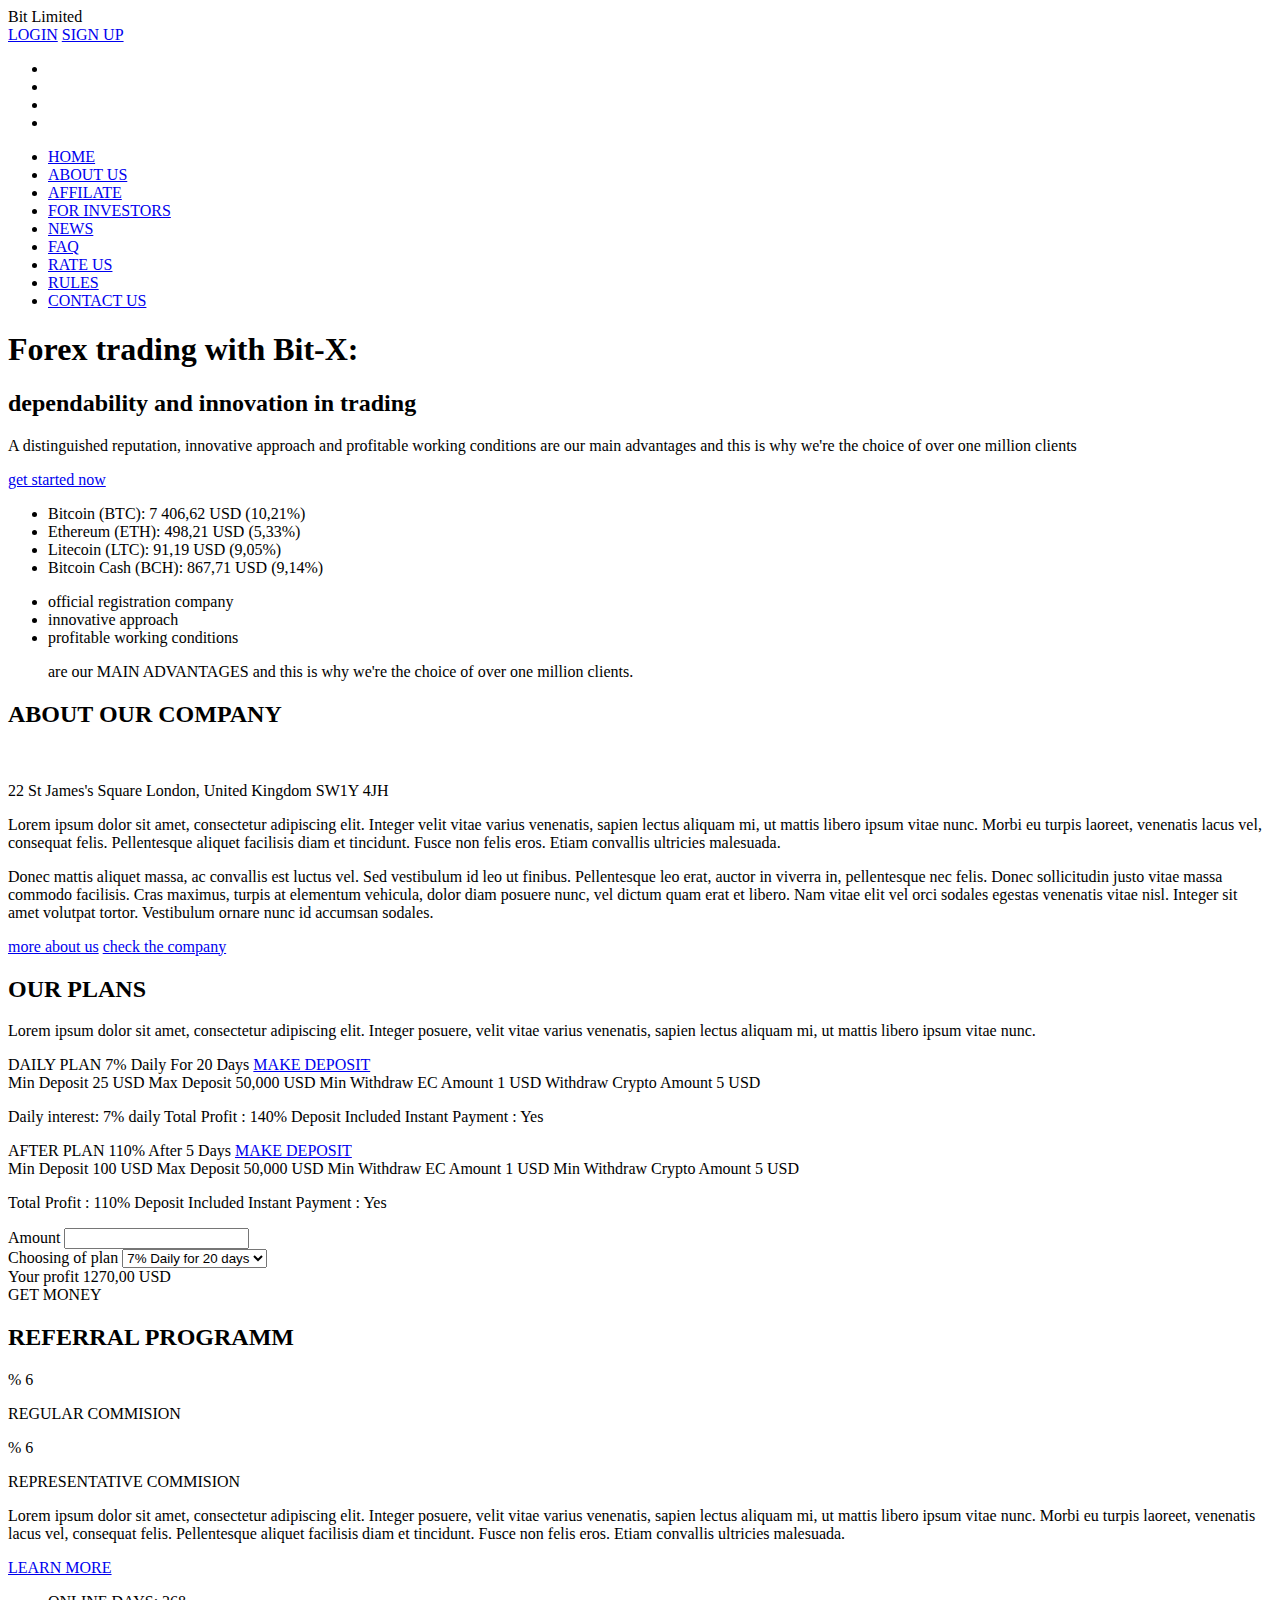
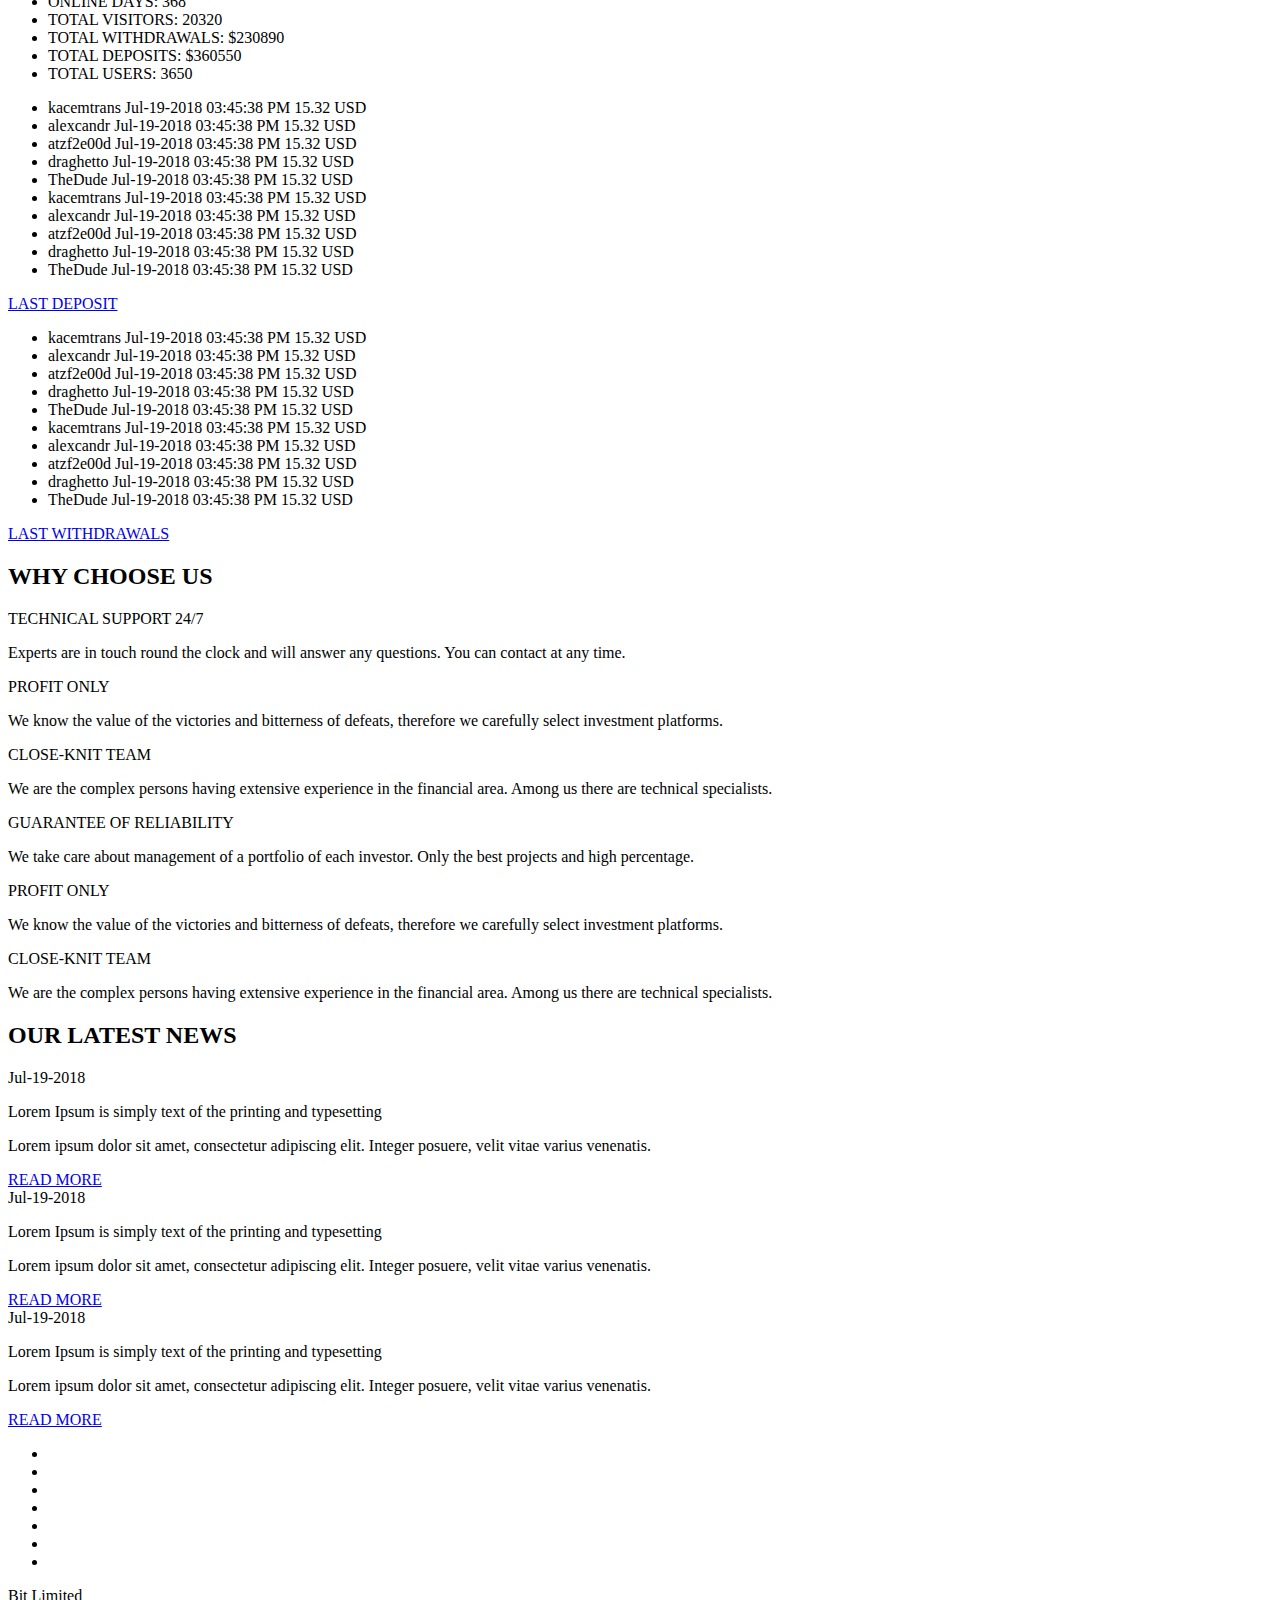
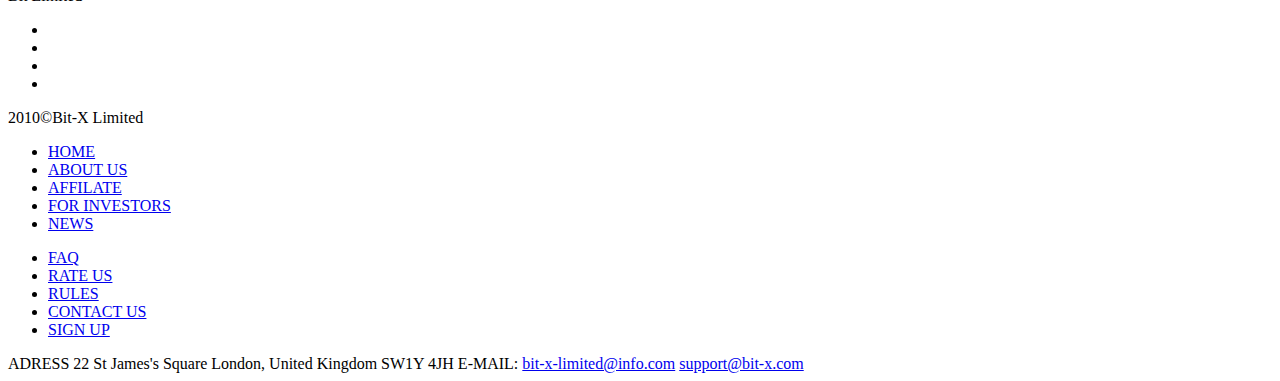
==== main.html @ d17bb185 "Добавлены изображения из макета" ====
<!DOCTYPE html>
<html lang="en">
<head>
    <meta charset="UTF-8">
    <title>Главная</title>
</head>
<body>
<!--ШАПКА-->
<header>
    <div class="topBar">
        <div class="container">
            <div class="logo">
                <span>Bit</span>
                <span>Limited</span>
                <img src="#" alt="">
            </div>
            <div class="login">
                <a href="#">LOGIN</a>
                <a href="#">SIGN UP</a>
            </div>
            <div class="langSwitch">
                <span></span>
                <span></span>
            </div>
            <div class="socLinks">
                <ul>
                    <li>
                        <a href="#"></a>
                    </li>
                    <li>
                        <a href="#"></a>
                    </li>
                    <li>
                        <a href="#"></a>
                    </li>
                    <li>
                        <a href="#"></a>
                    </li>
                </ul>
            </div>
            <div class="watches">
                <span></span>
                <span></span>
                <span></span>
            </div>
        </div>
    </div>
    <div class="topMenu">
        <div class="container">
            <ul class="menu">
                <li>
                    <a href="#">HOME</a>
                </li>
                <li>
                    <a href="#">ABOUT US </a>
                </li>
                <li>
                    <a href="#">AFFILATE</a>
                </li>
                <li>
                    <a href="#">FOR INVESTORS</a>
                </li>
                <li>
                    <a href="#">NEWS</a>
                </li>
                <li>
                    <a href="#">FAQ</a>
                </li>
                <li>
                    <a href="#">RATE US</a>
                </li>
                <li>
                    <a href="#">RULES</a>
                </li>
                <li>
                    <a href="#">CONTACT US</a>
                </li>
            </ul>
        </div>
    </div>
</header>
<!--СОДЕРЖИМОЕ-->
<div class="content">
    <!--Информация-->
    <div class="info">
        <div class="container">
            <div class="toStart">
                <h1>Forex trading with Bit-X:</h1>
                <h2>dependability and innovation in trading</h2>
                <p>A distinguished reputation, innovative approach and profitable working conditions are our main
                    advantages and this is why we're the choice of over one million clients</p>
                <a href="#">get started now</a>
            </div>
            <div class="courses">
                <ul class="cources">
                    <li>
                        <span>Bitcoin (BTC):</span>
                        <span>7 406,62 USD</span>
                        <span>(10,21%)</span>
                    </li>
                    <li>
                        <span>Ethereum (ETH):</span>
                        <span>498,21 USD</span>
                        <span>(5,33%)</span>
                    </li>
                    <li>
                        <span>Litecoin (LTC):</span>
                        <span>91,19 USD</span>
                        <span>(9,05%)</span>
                    </li>
                    <li>
                        <span>Bitcoin Cash (BCH):</span>
                        <span>867,71 USD</span>
                        <span>(9,14%)</span>
                    </li>
                </ul>
            </div>
            <div class="mainAdvs">
                <ul class="mainAdvs">
                    <li>
                        <span>official registration</span>
                        <span>company</span>
                    </li>
                    <li>
                        <span>innovative</span>
                        <span>approach</span>
                    </li>
                    <li>
                        <span>profitable working</span>
                        <span>conditions</span>
                    </li>
                    <p>are our MAIN ADVANTAGES and this is why we're the choice of over one million clients.</p>
                </ul>
            </div>
            <div class="diagram">
                <!--Сюда вставить код диаграммы-->
            </div>
        </div>
    </div>
    <!--О нас-->
    <div class="aboutUs">
        <div class="container">
            <div class="license">
                <h2>ABOUT OUR COMPANY</h2>
                <img src="#" alt="">
                <img src="#" alt="">
                <span></span>
                <p>22 St James's Square London, United Kingdom SW1Y 4JH</p>
            </div>
            <div class="aboutInfo">
                <p>Lorem ipsum dolor sit amet, consectetur adipiscing elit. Integer velit vitae varius venenatis, sapien
                    lectus aliquam mi, ut mattis libero ipsum vitae nunc. Morbi eu turpis laoreet, venenatis lacus vel,
                    consequat felis. Pellentesque aliquet facilisis diam et tincidunt. Fusce non felis eros. Etiam
                    convallis ultricies malesuada.</p>
                <p>Donec mattis aliquet massa, ac convallis est luctus vel. Sed vestibulum id leo ut finibus.
                    Pellentesque leo erat, auctor in viverra in, pellentesque nec felis. Donec sollicitudin justo vitae
                    massa commodo facilisis. Cras maximus, turpis at elementum vehicula, dolor diam posuere nunc, vel
                    dictum quam erat et libero. Nam vitae elit vel orci sodales egestas venenatis vitae nisl. Integer
                    sit amet volutpat tortor. Vestibulum ornare nunc id accumsan sodales.</p>
                <a href="#">more about us</a>
                <a href="#">check the company</a>
            </div>
        </div>
    </div>
    <!--Планы-->
    <div class="plans">
        <div class="plansInfo">
            <div class="container">
                <div class="plansHead">
                    <h2>OUR PLANS</h2>
                    <p>Lorem ipsum dolor sit amet, consectetur adipiscing elit. Integer posuere, velit vitae varius venenatis, sapien lectus aliquam mi, ut mattis libero ipsum vitae nunc.</p>
                </div>
                <div class="dailyPlan">
                    <div class="dailyPlanInfo">
                        <span>DAILY PLAN</span>
                        <span>7%</span>
                        <span>Daily For 20 Days</span>
                        <a href="#">MAKE DEPOSIT</a>
                    </div>
                    <div class="dailyPlanText">
                        <span>Min Deposit 25 USD</span>
                        <span>Max Deposit 50,000 USD</span>
                        <span>Min Withdraw EC Amount 1 USD</span>
                        <span> Withdraw Crypto Amount 5 USD</span>
                        <p>Daily interest: 7% daily Total Profit : 140% Deposit Included Instant Payment : Yes</p>
                    </div>
                </div>
                <div class="afterPlan">
                    <div class="afterPlanInfo">
                        <span>AFTER PLAN</span>
                        <span>110%</span>
                        <span>After 5 Days</span>
                        <a href="#">MAKE DEPOSIT</a>
                    </div>
                    <div class="afterPlanText">
                            <span>Min Deposit</span>
                            <span>100 USD</span>
                            <span>Max Deposit 50,000 USD</span>
                            <span>Min Withdraw EC Amount 1 USD</span>
                            <span>Min Withdraw Crypto Amount 5 USD</span>
                            <p>Total Profit : 110% Deposit Included Instant Payment : Yes</p>
                    </div>
                </div>
            </div>
        </div>
        <!--ВОПРОСЫ ПО КАЛЬКУЛЯТОРУ-->
        <div class="calculator">
            <div class="container">
                <div class="amount">
                    <label for="amount">Amount</label>
                    <input type="text" id="amount">
                </div>
                <div class="chooseYourPlan">
                    <label for="chooseYourPlan">Choosing of plan</label>
                    <select name="chooseYourPlan" id="chooseYourPlan">
                        <option value="">7% Daily for 20 days</option>
                    </select>
                </div>
                <div class="calculated">
                    <span>Your profit</span>
                    <span>1270,00 USD</span>
                </div>
                <A>GET MONEY</A>
            </div>
        </div>
    </div>
    <!--Корпоративным клиентам-->
    <div class="referal">
        <div class="container">
            <h2>REFERRAL PROGRAMM</h2>
            <div class="commission1">
                <span>%</span>
                <span>6</span>
                <p>REGULAR COMMISION</p>
            </div>
            <div class="commission2">
                <span>%</span>
                <span>6</span>
                <p>REPRESENTATIVE COMMISION</p>
            </div>
            <div class="referalInfo">
                <p>Lorem ipsum dolor sit amet, consectetur adipiscing elit. Integer posuere, velit vitae varius venenatis, sapien lectus aliquam mi, ut mattis libero ipsum vitae nunc. Morbi eu turpis laoreet, venenatis lacus vel, consequat felis. Pellentesque aliquet facilisis diam et tincidunt. Fusce non felis eros. Etiam convallis ultricies malesuada.</p>
                <a href="#">LEARN MORE</a>
            </div>
            <div class="statistics">
                <ul class="statistics">
                    <li>
                        <span></span>
                        <span>ONLINE DAYS:</span>
                        <span>368</span>
                    </li>
                    <li>
                        <span></span>
                        <span>TOTAL VISITORS:</span>
                        <span>20320</span>
                    </li>
                    <li>
                        <span></span>
                        <span>TOTAL WITHDRAWALS:</span>
                        <span>$230890</span>
                    </li>
                    <li>
                        <span></span>
                        <span>TOTAL DEPOSITS:</span>
                        <span>$360550</span>
                    </li>
                    <li>
                        <span></span>
                        <span>TOTAL USERS:</span>
                        <span>3650</span>
                    </li>
                </ul>
            </div>
            <div class="lastDep">
                <ul class="lastDep">
                    <li>
                        <span>kacemtrans</span>
                        <span>Jul-19-2018 03:45:38 PM</span>
                        <span>15.32 USD</span>
                        <span></span>
                    </li>
                    <li>
                        <span>alexcandr</span>
                        <span>Jul-19-2018 03:45:38 PM</span>
                        <span>15.32 USD</span>
                        <span></span>
                    </li>
                    <li>
                        <span>atzf2e00d</span>
                        <span>Jul-19-2018 03:45:38 PM</span>
                        <span>15.32 USD</span>
                        <span></span>
                    </li>
                    <li>
                        <span>draghetto</span>
                        <span>Jul-19-2018 03:45:38 PM</span>
                        <span>15.32 USD</span>
                        <span></span>
                    </li>
                    <li>
                        <span>TheDude</span>
                        <span>Jul-19-2018 03:45:38 PM</span>
                        <span>15.32 USD</span>
                        <span></span>
                    </li>
                    <li>
                        <span>kacemtrans</span>
                        <span>Jul-19-2018 03:45:38 PM</span>
                        <span>15.32 USD</span>
                        <span></span>
                    </li>
                    <li>
                        <span>alexcandr</span>
                        <span>Jul-19-2018 03:45:38 PM</span>
                        <span>15.32 USD</span>
                        <span></span>
                    </li>
                    <li>
                        <span>atzf2e00d</span>
                        <span>Jul-19-2018 03:45:38 PM</span>
                        <span>15.32 USD</span>
                        <span></span>
                    </li>
                    <li>
                        <span>draghetto</span>
                        <span>Jul-19-2018 03:45:38 PM</span>
                        <span>15.32 USD</span>
                        <span></span>
                    </li>
                    <li>
                        <span>TheDude</span>
                        <span>Jul-19-2018 03:45:38 PM</span>
                        <span>15.32 USD</span>
                        <span></span>
                    </li>
                </ul>
                <a href="#">LAST DEPOSIT</a>
            </div>
            <div class="lastWithdrawals">
                <ul class="lastWithdrawals">
                    <li>
                        <span>kacemtrans</span>
                        <span>Jul-19-2018 03:45:38 PM</span>
                        <span>15.32 USD</span>
                        <span></span>
                    </li>
                    <li>
                        <span>alexcandr</span>
                        <span>Jul-19-2018 03:45:38 PM</span>
                        <span>15.32 USD</span>
                        <span></span>
                    </li>
                    <li>
                        <span>atzf2e00d</span>
                        <span>Jul-19-2018 03:45:38 PM</span>
                        <span>15.32 USD</span>
                        <span></span>
                    </li>
                    <li>
                        <span>draghetto</span>
                        <span>Jul-19-2018 03:45:38 PM</span>
                        <span>15.32 USD</span>
                        <span></span>
                    </li>
                    <li>
                        <span>TheDude</span>
                        <span>Jul-19-2018 03:45:38 PM</span>
                        <span>15.32 USD</span>
                        <span></span>
                    </li>
                    <li>
                        <span>kacemtrans</span>
                        <span>Jul-19-2018 03:45:38 PM</span>
                        <span>15.32 USD</span>
                        <span></span>
                    </li>
                    <li>
                        <span>alexcandr</span>
                        <span>Jul-19-2018 03:45:38 PM</span>
                        <span>15.32 USD</span>
                        <span></span>
                    </li>
                    <li>
                        <span>atzf2e00d</span>
                        <span>Jul-19-2018 03:45:38 PM</span>
                        <span>15.32 USD</span>
                        <span></span>
                    </li>
                    <li>
                        <span>draghetto</span>
                        <span>Jul-19-2018 03:45:38 PM</span>
                        <span>15.32 USD</span>
                        <span></span>
                    </li>
                    <li>
                        <span>TheDude</span>
                        <span>Jul-19-2018 03:45:38 PM</span>
                        <span>15.32 USD</span>
                        <span></span>
                    </li>
                </ul>
                <a href="#">LAST WITHDRAWALS</a>
            </div>
        </div>
    </div>
    <!--Почему мы-->
    <div class="whyUs">
        <div class="container">
            <h2>WHY CHOOSE US</h2>
            <div class="whyUsItems">
                <div class="whyUsItem">
                    <span></span>
                    <span>TECHNICAL SUPPORT 24/7</span>
                    <p>Experts are in touch round the clock and will answer any questions. You can contact at any time.</p>
                </div>
                <div class="whyUsItem">
                    <span></span>
                    <span>PROFIT ONLY</span>
                    <p>We know the value of the victories and bitterness of defeats, therefore we carefully select investment platforms.</p>
                </div>
                <div class="whyUsItem">
                    <span></span>
                    <span>CLOSE-KNIT TEAM</span>
                    <p>We are the complex persons having extensive experience in the financial area. Among us there are technical specialists.</p>
                </div>
                <div class="whyUsItem">
                    <span></span>
                    <span>GUARANTEE OF RELIABILITY</span>
                    <p>We take care about management of a portfolio of each investor. Only the best projects and high percentage.</p>
                </div>
                <div class="whyUsItem">
                    <span></span>
                    <span>PROFIT ONLY</span>
                    <p>We know the value of the victories and bitterness of defeats, therefore we carefully select investment platforms.</p>
                </div>
                <div class="whyUsItem">
                    <span></span>
                    <span>CLOSE-KNIT TEAM</span>
                    <p>We are the complex persons having extensive experience in the financial area. Among us there are technical specialists.</p>
                </div>
            </div>
        </div>
    </div>
    <!--Новости-->
    <div class="news">
        <div class="container">
            <h2>OUR LATEST NEWS</h2>
            <div class="newsItem">
                <div class="newsImage">
                    <!--изображение новости-->
                </div>
                <span>Jul-19-2018</span>
                <p>Lorem Ipsum is simply text of the printing and typesetting </p>
                <p>Lorem ipsum dolor sit amet, consectetur adipiscing elit. Integer posuere, velit vitae varius venenatis.</p>
                <a href="#">READ MORE</a>
            </div>
            <div class="newsItem2">
                <div class="newsImage">
                    <!--изображение новости-->
                </div>
                <span>Jul-19-2018</span>
                <p>Lorem Ipsum is simply text of the printing and typesetting </p>
                <p>Lorem ipsum dolor sit amet, consectetur adipiscing elit. Integer posuere, velit vitae varius venenatis.</p>
                <a href="#">READ MORE</a>
            </div>
            <div class="newsItem3">
                <div class="newsImage">
                    <!--изображение новости-->
                </div>
                <span>Jul-19-2018</span>
                <p>Lorem Ipsum is simply text of the printing and typesetting </p>
                <p>Lorem ipsum dolor sit amet, consectetur adipiscing elit. Integer posuere, velit vitae varius venenatis.</p>
                <a href="#">READ MORE</a>
            </div>
        </div>
    </div>
</div>
<!--ПОДВАЛ-->
<footer>
    <!--ИЗОБРАЖЕНИЕ????-->
    <div class="partners">
        <div class="container">
            <ul class="partners">
                <li>
                    <a href=""></a>
                </li>
                <li>
                    <a href=""></a>
                </li>
                <li>
                    <a href=""></a>
                </li>
                <li>
                    <a href=""></a>
                </li>
                <li>
                    <a href=""></a>
                </li>
                <li>
                    <a href=""></a>
                </li>
                <li>
                    <a href=""></a>
                </li>
            </ul>
        </div>
    </div>
    <div class="footerMenu">
        <div class="container">
            <div class="logo">
                <span>Bit</span>
                <span>Limited</span>
                <img src="#" alt="">
            </div>
            <div class="socLinks">
                <ul>
                    <li>
                        <a href=""></a>
                    </li>
                    <li>
                        <a href=""></a>
                    </li>
                    <li>
                        <a href=""></a>
                    </li>
                    <li>
                        <a href=""></a>
                    </li>
                </ul>
                <span>2010&#169;Bit-X Limited</span>
            </div>
            <div class="menuCol1">
                <ul>
                    <li>
                        <a href="#">HOME</a>
                    </li>
                    <li>
                        <a href="#">ABOUT US </a>
                    </li>
                    <li>
                        <a href="#">AFFILATE</a>
                    </li>
                    <li>
                        <a href="#">FOR INVESTORS</a>
                    </li>
                    <li>
                        <a href="#">NEWS</a>
                    </li>
                </ul>
            </div>
            <div class="menuCol2">
                <ul>
                    <li>
                        <a href="#">FAQ</a>
                    </li>
                    <li>
                        <a href="#">RATE US</a>
                    </li>
                    <li>
                        <a href="#">RULES</a>
                    </li>
                    <li>
                        <a href="#">CONTACT US</a>
                    </li>
                    <li>
                        <a href="#">SIGN UP</a>
                    </li>
                </ul>
            </div>
            <div class="contacts">
                <span>ADRESS</span>
                <span>22 St James's Square London, United Kingdom SW1Y 4JH</span>
                <span>E-MAIL:</span>
                <a href="#">bit-x-limited@info.com</a>
                <a href="#">support@bit-x.com</a>
            </div>
        </div>
    </div>
</footer>
</body>
</html>
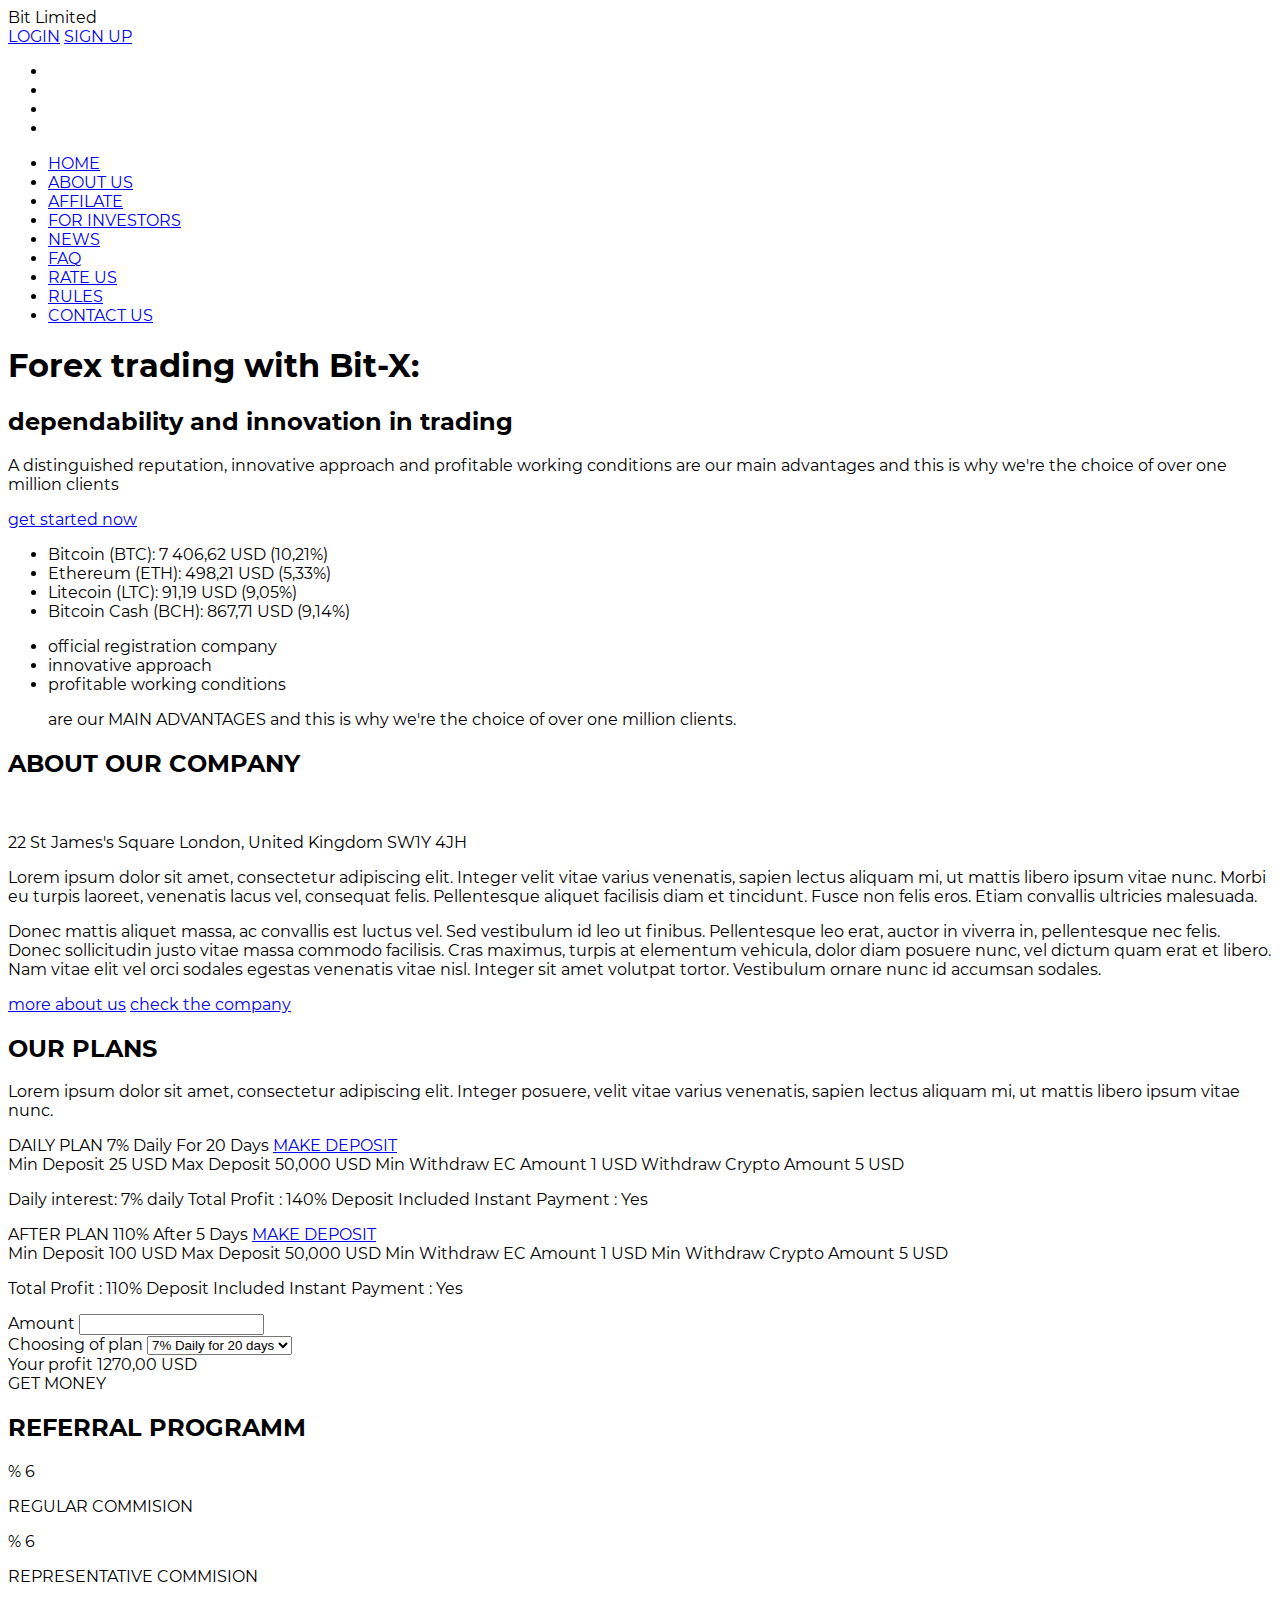
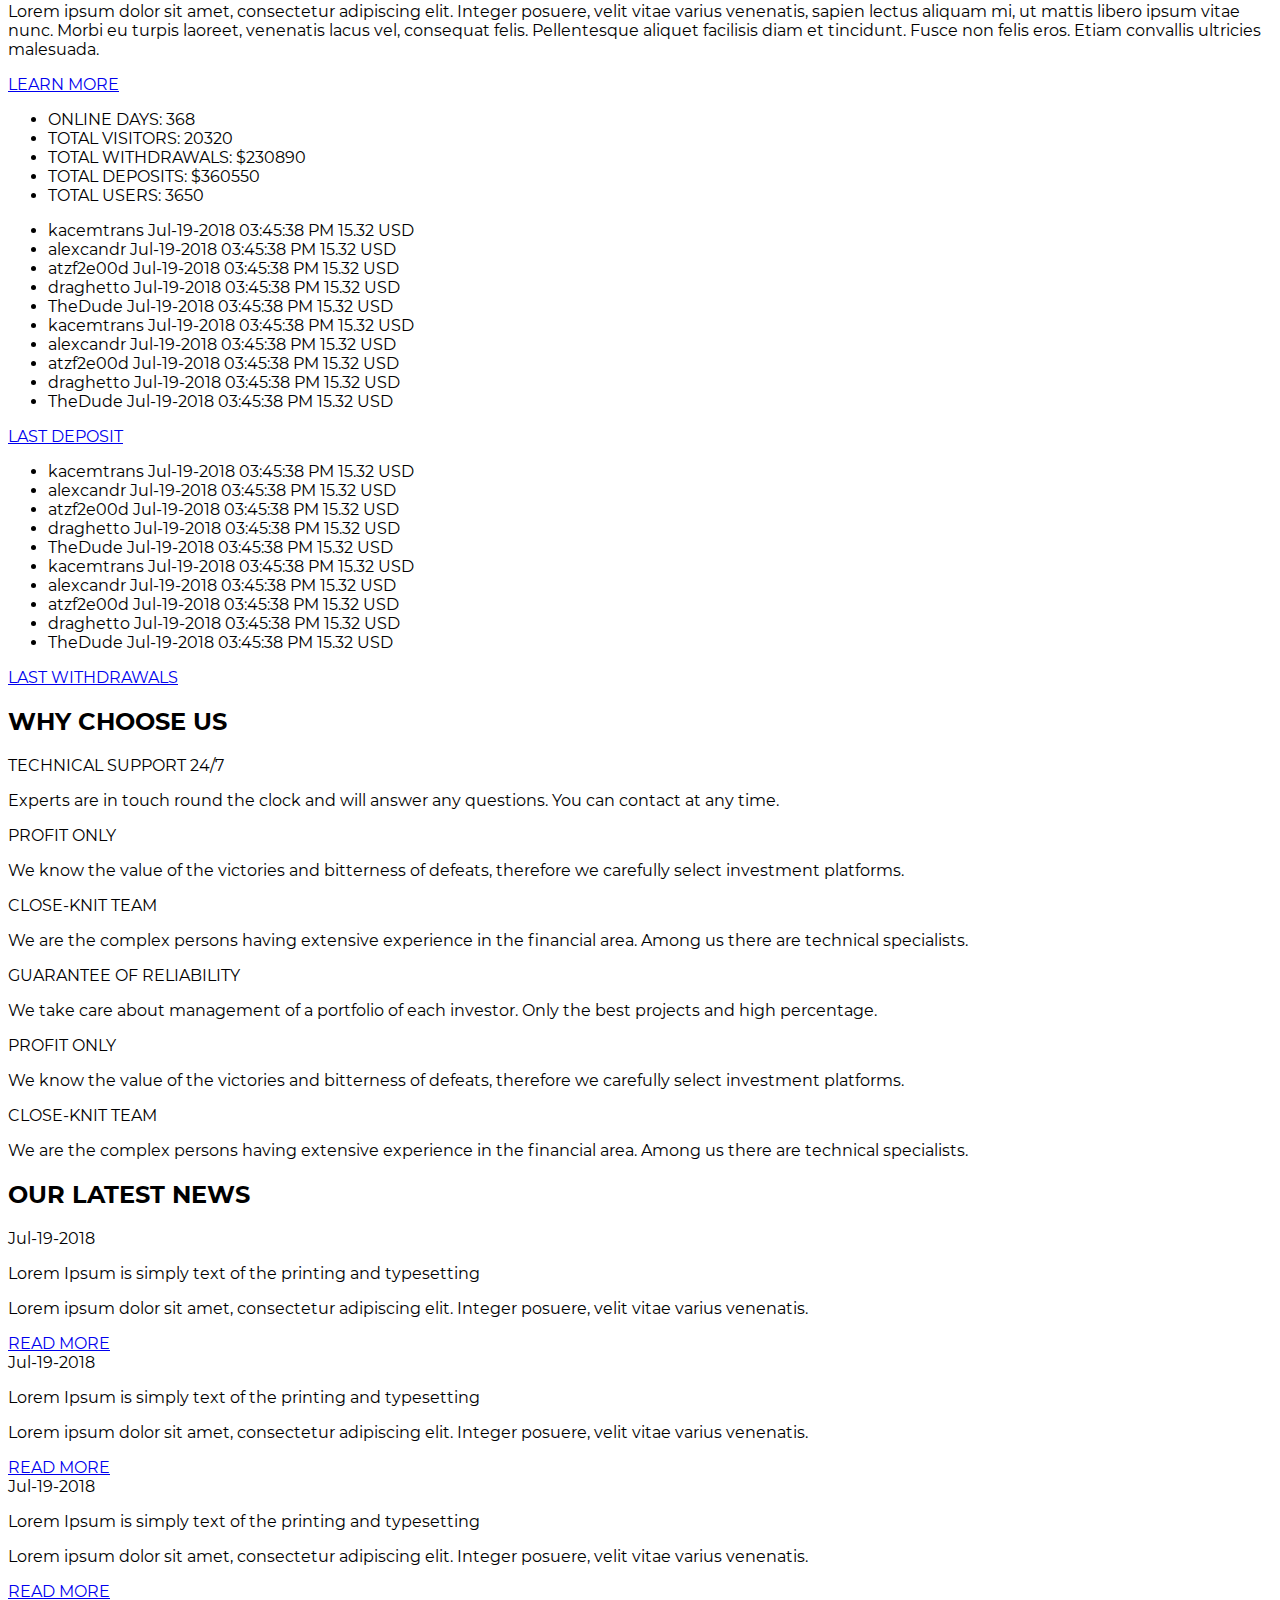
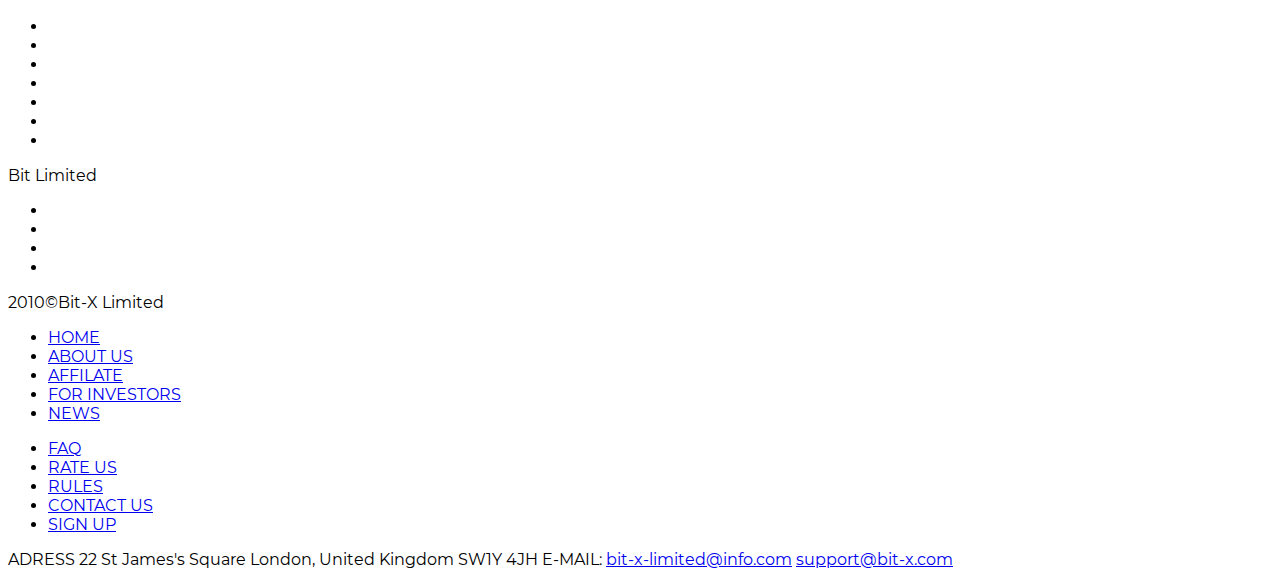
==== commit 14998f32: "Подключены шрифты скопирован текст главной страницы" ====
--- a/main.html
+++ b/main.html
@@ -3,6 +3,9 @@
 <head>
     <meta charset="UTF-8">
     <title>Главная</title>
+    <link rel="stylesheet" href="fonts/stylesheet.css">
+    <link rel="stylesheet" href="fonts/icomoon/style.css">
+    <link rel="stylesheet" href="css/style.css">
 </head>
 <body>
 <!--ШАПКА-->
--- a/fonts/stylesheet.css
+++ b/fonts/stylesheet.css
@@ -0,0 +1,55 @@
+@font-face {
+    font-family: 'Montserrat';
+    src: url('Montserrat-Regular.eot');
+    src: url('Montserrat-Regular.eot?#iefix') format('embedded-opentype'),
+        url('Montserrat-Regular.woff') format('woff'),
+        url('Montserrat-Regular.ttf') format('truetype'),
+        url('Montserrat-Regular.svg#Montserrat-Regular') format('svg');
+    font-weight: normal;
+    font-style: normal;
+}
+
+@font-face {
+    font-family: 'Montserrat';
+    src: url('Montserrat-MediumItalic.eot');
+    src: url('Montserrat-MediumItalic.eot?#iefix') format('embedded-opentype'),
+        url('Montserrat-MediumItalic.woff') format('woff'),
+        url('Montserrat-MediumItalic.ttf') format('truetype'),
+        url('Montserrat-MediumItalic.svg#Montserrat-MediumItalic') format('svg');
+    font-weight: 500;
+    font-style: italic;
+}
+
+@font-face {
+    font-family: 'Montserrat';
+    src: url('Montserrat-SemiBold.eot');
+    src: url('Montserrat-SemiBold.eot?#iefix') format('embedded-opentype'),
+        url('Montserrat-SemiBold.woff') format('woff'),
+        url('Montserrat-SemiBold.ttf') format('truetype'),
+        url('Montserrat-SemiBold.svg#Montserrat-SemiBold') format('svg');
+    font-weight: 600;
+    font-style: normal;
+}
+
+@font-face {
+    font-family: 'Montserrat';
+    src: url('Montserrat-ExtraBold.eot');
+    src: url('Montserrat-ExtraBold.eot?#iefix') format('embedded-opentype'),
+        url('Montserrat-ExtraBold.woff') format('woff'),
+        url('Montserrat-ExtraBold.ttf') format('truetype'),
+        url('Montserrat-ExtraBold.svg#Montserrat-ExtraBold') format('svg');
+    font-weight: 800;
+    font-style: normal;
+}
+
+@font-face {
+    font-family: 'Montserrat';
+    src: url('Montserrat-Bold.eot');
+    src: url('Montserrat-Bold.eot?#iefix') format('embedded-opentype'),
+        url('Montserrat-Bold.woff') format('woff'),
+        url('Montserrat-Bold.ttf') format('truetype'),
+        url('Montserrat-Bold.svg#Montserrat-Bold') format('svg');
+    font-weight: bold;
+    font-style: normal;
+}
+
--- a/fonts/icomoon/style.css
+++ b/fonts/icomoon/style.css
@@ -0,0 +1,134 @@
+@font-face {
+  font-family: 'icomoon';
+  src:  url('fonts/icomoon.eot?ddij45');
+  src:  url('fonts/icomoon.eot?ddij45#iefix') format('embedded-opentype'),
+    url('fonts/icomoon.ttf?ddij45') format('truetype'),
+    url('fonts/icomoon.woff?ddij45') format('woff'),
+    url('fonts/icomoon.svg?ddij45#icomoon') format('svg');
+  font-weight: normal;
+  font-style: normal;
+}
+
+[class^="icon-"], [class*=" icon-"] {
+  /* use !important to prevent issues with browser extensions that change fonts */
+  font-family: 'icomoon' !important;
+  speak: none;
+  font-style: normal;
+  font-weight: normal;
+  font-variant: normal;
+  text-transform: none;
+  line-height: 1;
+
+  /* Better Font Rendering =========== */
+  -webkit-font-smoothing: antialiased;
+  -moz-osx-font-smoothing: grayscale;
+}
+
+.icon-calendar:before {
+  content: "\e900";
+}
+.icon-portrait:before {
+  content: "\e901";
+}
+.icon-download:before {
+  content: "\e902";
+}
+.icon-upload:before {
+  content: "\e903";
+}
+.icon-columns:before {
+  content: "\e904";
+}
+.icon-btc:before {
+  content: "\e905";
+}
+.icon-eth:before {
+  content: "\e906";
+}
+.icon-ltc:before {
+  content: "\e907";
+}
+.icon-phone:before {
+  content: "\e908";
+}
+.icon-graph:before {
+  content: "\e909";
+}
+.icon-people:before {
+  content: "\e90a";
+}
+.icon-license:before {
+  content: "\e90b";
+}
+.icon-coins:before {
+  content: "\e90c";
+}
+.icon-secure:before {
+  content: "\e90d";
+}
+.icon-athens:before {
+  content: "\e90e";
+}
+.icon-paper:before {
+  content: "\e90f";
+}
+.icon-ups:before {
+  content: "\e910";
+}
+.icon-skype:before {
+  content: "\e911";
+}
+.icon-soc1:before {
+  content: "\e912";
+}
+.icon-soc2:before {
+  content: "\e913";
+}
+.icon-soc3:before {
+  content: "\e914";
+}
+.icon-paper2:before {
+  content: "\e915";
+}
+.icon-settings:before {
+  content: "\e916";
+}
+.icon-people2:before {
+  content: "\e917";
+}
+.icon-cash2:before {
+  content: "\e918";
+}
+.icon-mail:before {
+  content: "\e919";
+}
+.icon-soc4:before {
+  content: "\e91a";
+}
+.icon-books:before {
+  content: "\e91b";
+}
+.icon-settings2:before {
+  content: "\e91c";
+}
+.icon-tv:before {
+  content: "\e91d";
+}
+.icon-paper4:before {
+  content: "\e91e";
+}
+.icon-settings3:before {
+  content: "\e91f";
+}
+.icon-cash:before {
+  content: "\e920";
+}
+.icon-question:before {
+  content: "\e921";
+}
+.icon-one:before {
+  content: "\e922";
+}
+.icon-chain:before {
+  content: "\e923";
+}
--- a/css/style.css
+++ b/css/style.css
@@ -0,0 +1,3 @@
+body {
+    font-family: "Montserrat";
+}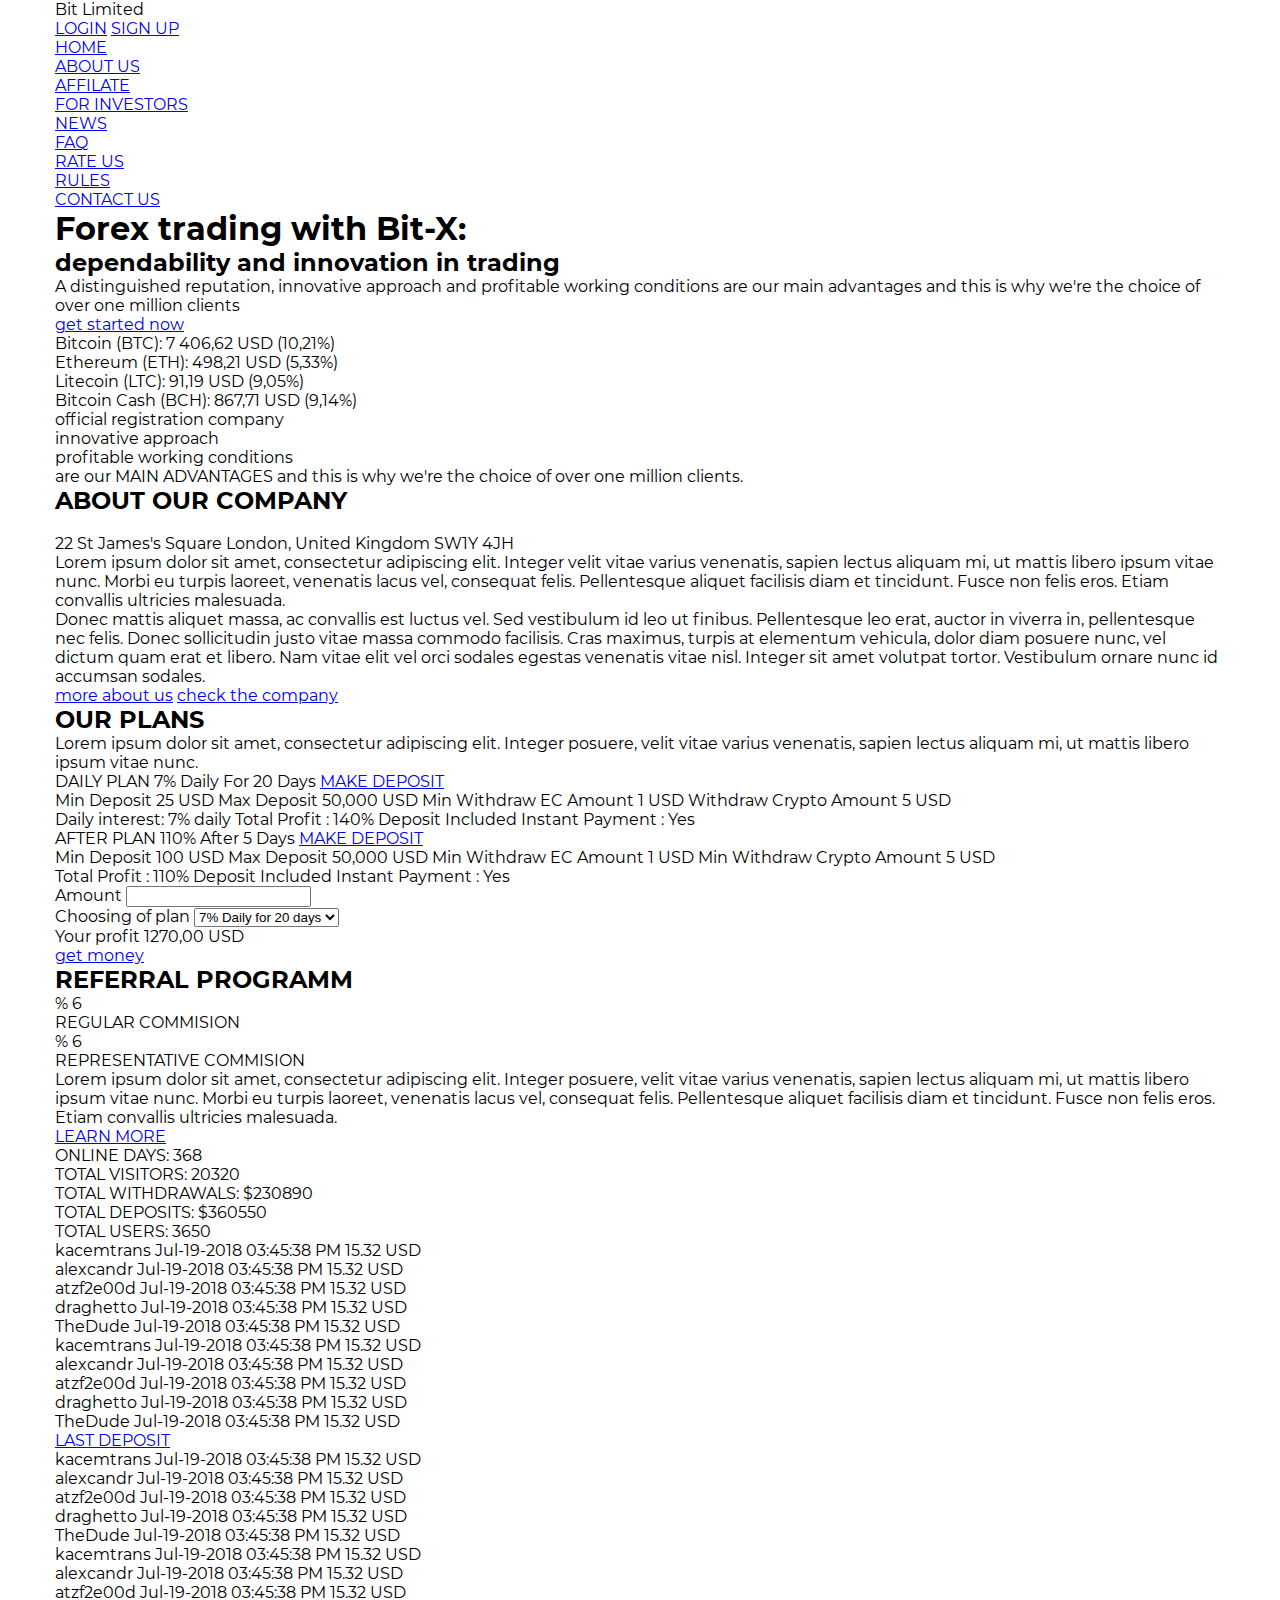
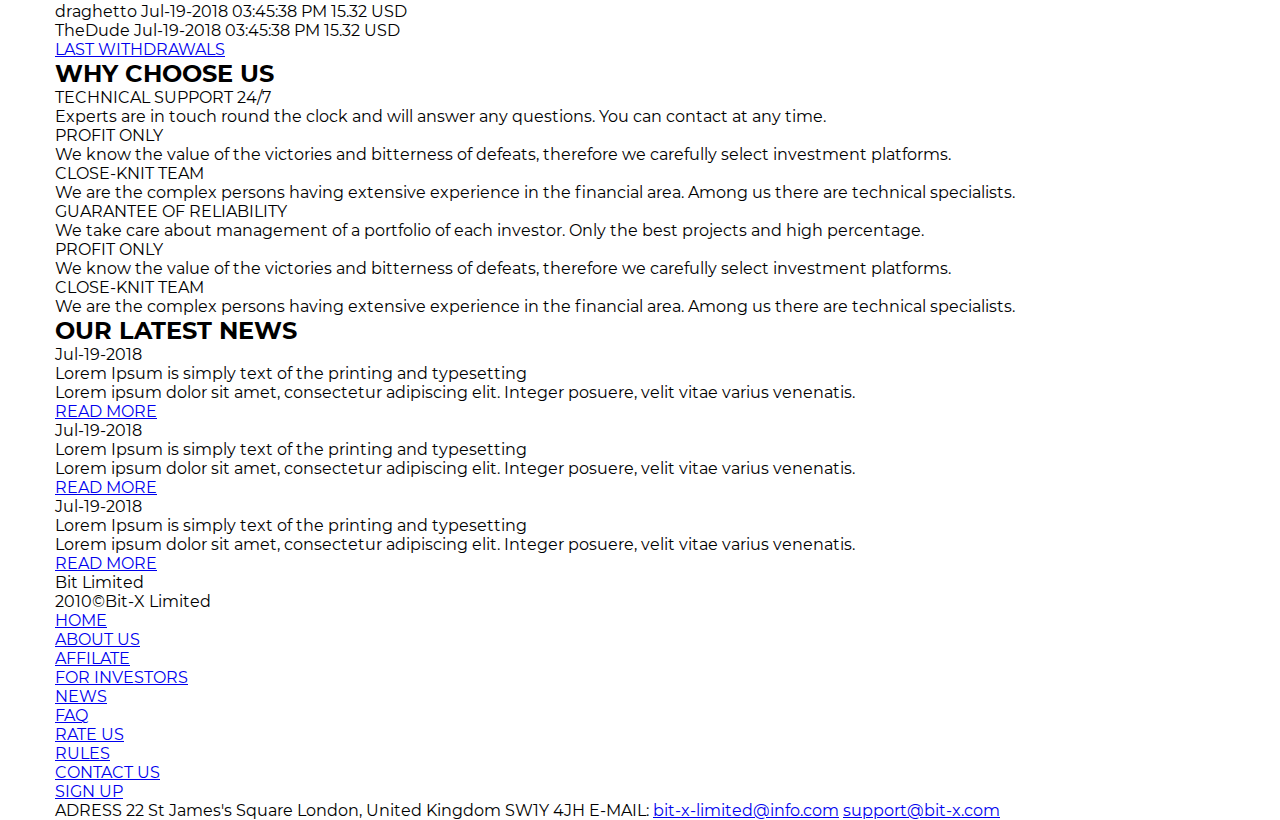
==== commit fb9b35ec: "Написан код второй стр. вставлен текст, подготовлен к стилизации" ====
--- a/main.html
+++ b/main.html
@@ -2,7 +2,7 @@
 <html lang="en">
 <head>
     <meta charset="UTF-8">
-    <title>Главная</title>
+    <title>BitX</title>
     <link rel="stylesheet" href="fonts/stylesheet.css">
     <link rel="stylesheet" href="fonts/icomoon/style.css">
     <link rel="stylesheet" href="css/style.css">
@@ -18,8 +18,8 @@
                 <img src="#" alt="">
             </div>
             <div class="login">
-                <a href="#">LOGIN</a>
-                <a href="#">SIGN UP</a>
+                <a href="#" class="btnFillColor1">LOGIN</a>
+                <a href="#" class="btnFillColor2">SIGN UP</a>
             </div>
             <div class="langSwitch">
                 <span></span>
@@ -92,7 +92,7 @@
                 <h2>dependability and innovation in trading</h2>
                 <p>A distinguished reputation, innovative approach and profitable working conditions are our main
                     advantages and this is why we're the choice of over one million clients</p>
-                <a href="#">get started now</a>
+                <a href="#" class="btnFillGrad">get started now</a>
             </div>
             <div class="courses">
                 <ul class="cources">
@@ -144,7 +144,7 @@
     <div class="aboutUs">
         <div class="container">
             <div class="license">
-                <h2>ABOUT OUR COMPANY</h2>
+                <h2 class="captionLight">ABOUT OUR COMPANY</h2>
                 <img src="#" alt="">
                 <img src="#" alt="">
                 <span></span>
@@ -160,8 +160,8 @@
                     massa commodo facilisis. Cras maximus, turpis at elementum vehicula, dolor diam posuere nunc, vel
                     dictum quam erat et libero. Nam vitae elit vel orci sodales egestas venenatis vitae nisl. Integer
                     sit amet volutpat tortor. Vestibulum ornare nunc id accumsan sodales.</p>
-                <a href="#">more about us</a>
-                <a href="#">check the company</a>
+                <a href="#" class="btnFillColor1">more about us</a>
+                <a href="#" class="btnFillColor2">check the company</a>
             </div>
         </div>
     </div>
@@ -170,12 +170,12 @@
         <div class="plansInfo">
             <div class="container">
                 <div class="plansHead">
-                    <h2>OUR PLANS</h2>
+                    <h2 class="captionDark">OUR PLANS</h2>
                     <p>Lorem ipsum dolor sit amet, consectetur adipiscing elit. Integer posuere, velit vitae varius venenatis, sapien lectus aliquam mi, ut mattis libero ipsum vitae nunc.</p>
                 </div>
                 <div class="dailyPlan">
                     <div class="dailyPlanInfo">
-                        <span>DAILY PLAN</span>
+                        <span class="captionLight">DAILY PLAN</span>
                         <span>7%</span>
                         <span>Daily For 20 Days</span>
                         <a href="#">MAKE DEPOSIT</a>
@@ -190,7 +190,7 @@
                 </div>
                 <div class="afterPlan">
                     <div class="afterPlanInfo">
-                        <span>AFTER PLAN</span>
+                        <span class="captionLight">AFTER PLAN</span>
                         <span>110%</span>
                         <span>After 5 Days</span>
                         <a href="#">MAKE DEPOSIT</a>
@@ -223,14 +223,14 @@
                     <span>Your profit</span>
                     <span>1270,00 USD</span>
                 </div>
-                <A>GET MONEY</A>
+                <a href="#" class="btnFillDark">get money</a>
             </div>
         </div>
     </div>
     <!--Корпоративным клиентам-->
     <div class="referal">
         <div class="container">
-            <h2>REFERRAL PROGRAMM</h2>
+            <h2 class="captionDark">REFERRAL PROGRAMM</h2>
             <div class="commission1">
                 <span>%</span>
                 <span>6</span>
@@ -243,7 +243,7 @@
             </div>
             <div class="referalInfo">
                 <p>Lorem ipsum dolor sit amet, consectetur adipiscing elit. Integer posuere, velit vitae varius venenatis, sapien lectus aliquam mi, ut mattis libero ipsum vitae nunc. Morbi eu turpis laoreet, venenatis lacus vel, consequat felis. Pellentesque aliquet facilisis diam et tincidunt. Fusce non felis eros. Etiam convallis ultricies malesuada.</p>
-                <a href="#">LEARN MORE</a>
+                <a href="#" class="btnFillGrad">LEARN MORE</a>
             </div>
             <div class="statistics">
                 <ul class="statistics">
@@ -409,7 +409,7 @@
     <!--Почему мы-->
     <div class="whyUs">
         <div class="container">
-            <h2>WHY CHOOSE US</h2>
+            <h2 class="captionLight">WHY CHOOSE US</h2>
             <div class="whyUsItems">
                 <div class="whyUsItem">
                     <span></span>
@@ -447,7 +447,7 @@
     <!--Новости-->
     <div class="news">
         <div class="container">
-            <h2>OUR LATEST NEWS</h2>
+            <h2 class="captionDark">OUR LATEST NEWS</h2>
             <div class="newsItem">
                 <div class="newsImage">
                     <!--изображение новости-->
--- a/fonts/icomoon/style.css
+++ b/fonts/icomoon/style.css
@@ -1,10 +1,10 @@
 @font-face {
   font-family: 'icomoon';
-  src:  url('fonts/icomoon.eot?ddij45');
-  src:  url('fonts/icomoon.eot?ddij45#iefix') format('embedded-opentype'),
-    url('fonts/icomoon.ttf?ddij45') format('truetype'),
-    url('fonts/icomoon.woff?ddij45') format('woff'),
-    url('fonts/icomoon.svg?ddij45#icomoon') format('svg');
+  src:  url('fonts/icomoon.eot?uolqoc');
+  src:  url('fonts/icomoon.eot?uolqoc#iefix') format('embedded-opentype'),
+    url('fonts/icomoon.ttf?uolqoc') format('truetype'),
+    url('fonts/icomoon.woff?uolqoc') format('woff'),
+    url('fonts/icomoon.svg?uolqoc#icomoon') format('svg');
   font-weight: normal;
   font-style: normal;
 }
@@ -24,111 +24,117 @@
   -moz-osx-font-smoothing: grayscale;
 }
 
-.icon-calendar:before {
+.icon-minus:before {
+  content: "\e901";
+}
+.icon-plus:before {
   content: "\e900";
 }
+.icon-calendar:before {
+  content: "\e902";
+}
 .icon-portrait:before {
-  content: "\e901";
+  content: "\e903";
 }
 .icon-download:before {
-  content: "\e902";
+  content: "\e904";
 }
 .icon-upload:before {
-  content: "\e903";
+  content: "\e905";
 }
 .icon-columns:before {
-  content: "\e904";
+  content: "\e906";
 }
 .icon-btc:before {
-  content: "\e905";
+  content: "\e907";
 }
 .icon-eth:before {
-  content: "\e906";
+  content: "\e908";
 }
 .icon-ltc:before {
-  content: "\e907";
+  content: "\e909";
 }
 .icon-phone:before {
-  content: "\e908";
+  content: "\e90a";
 }
 .icon-graph:before {
-  content: "\e909";
+  content: "\e90b";
 }
 .icon-people:before {
-  content: "\e90a";
+  content: "\e90c";
 }
 .icon-license:before {
-  content: "\e90b";
+  content: "\e90d";
 }
 .icon-coins:before {
-  content: "\e90c";
+  content: "\e90e";
 }
 .icon-secure:before {
-  content: "\e90d";
+  content: "\e90f";
 }
 .icon-athens:before {
-  content: "\e90e";
+  content: "\e910";
 }
 .icon-paper:before {
-  content: "\e90f";
+  content: "\e911";
 }
 .icon-ups:before {
-  content: "\e910";
+  content: "\e912";
 }
 .icon-skype:before {
-  content: "\e911";
+  content: "\e913";
 }
 .icon-soc1:before {
-  content: "\e912";
+  content: "\e914";
 }
 .icon-soc2:before {
-  content: "\e913";
+  content: "\e915";
 }
 .icon-soc3:before {
-  content: "\e914";
+  content: "\e916";
 }
 .icon-paper2:before {
-  content: "\e915";
+  content: "\e917";
 }
 .icon-settings:before {
-  content: "\e916";
+  content: "\e918";
 }
 .icon-people2:before {
-  content: "\e917";
+  content: "\e919";
 }
 .icon-cash2:before {
-  content: "\e918";
+  content: "\e91a";
 }
 .icon-mail:before {
-  content: "\e919";
+  content: "\e91b";
 }
 .icon-soc4:before {
-  content: "\e91a";
+  content: "\e91c";
 }
 .icon-books:before {
-  content: "\e91b";
+  content: "\e91d";
 }
 .icon-settings2:before {
-  content: "\e91c";
+  content: "\e91e";
 }
 .icon-tv:before {
-  content: "\e91d";
+  content: "\e91f";
 }
 .icon-paper4:before {
-  content: "\e91e";
+  content: "\e920";
 }
 .icon-settings3:before {
-  content: "\e91f";
+  content: "\e921";
 }
 .icon-cash:before {
-  content: "\e920";
+  content: "\e922";
 }
 .icon-question:before {
-  content: "\e921";
+  content: "\e923";
 }
 .icon-one:before {
-  content: "\e922";
+  content: "\e924";
 }
 .icon-chain:before {
-  content: "\e923";
+  content: "\e925";
 }
--- a/css/style.css
+++ b/css/style.css
@@ -1,3 +1,20 @@
+* {
+    box-sizing: border-box
+}
 body {
+    margin: 0 auto;
     font-family: "Montserrat";
+}
+h1, h2, h3, h4, h5, h6, p {
+    margin: 0;
+}
+ul {
+    margin: 0;
+    padding: 0;
+    list-style-type: none;
+}
+.container {
+    width: 1200px;
+    margin: auto;
+    padding: 0 15px;
 }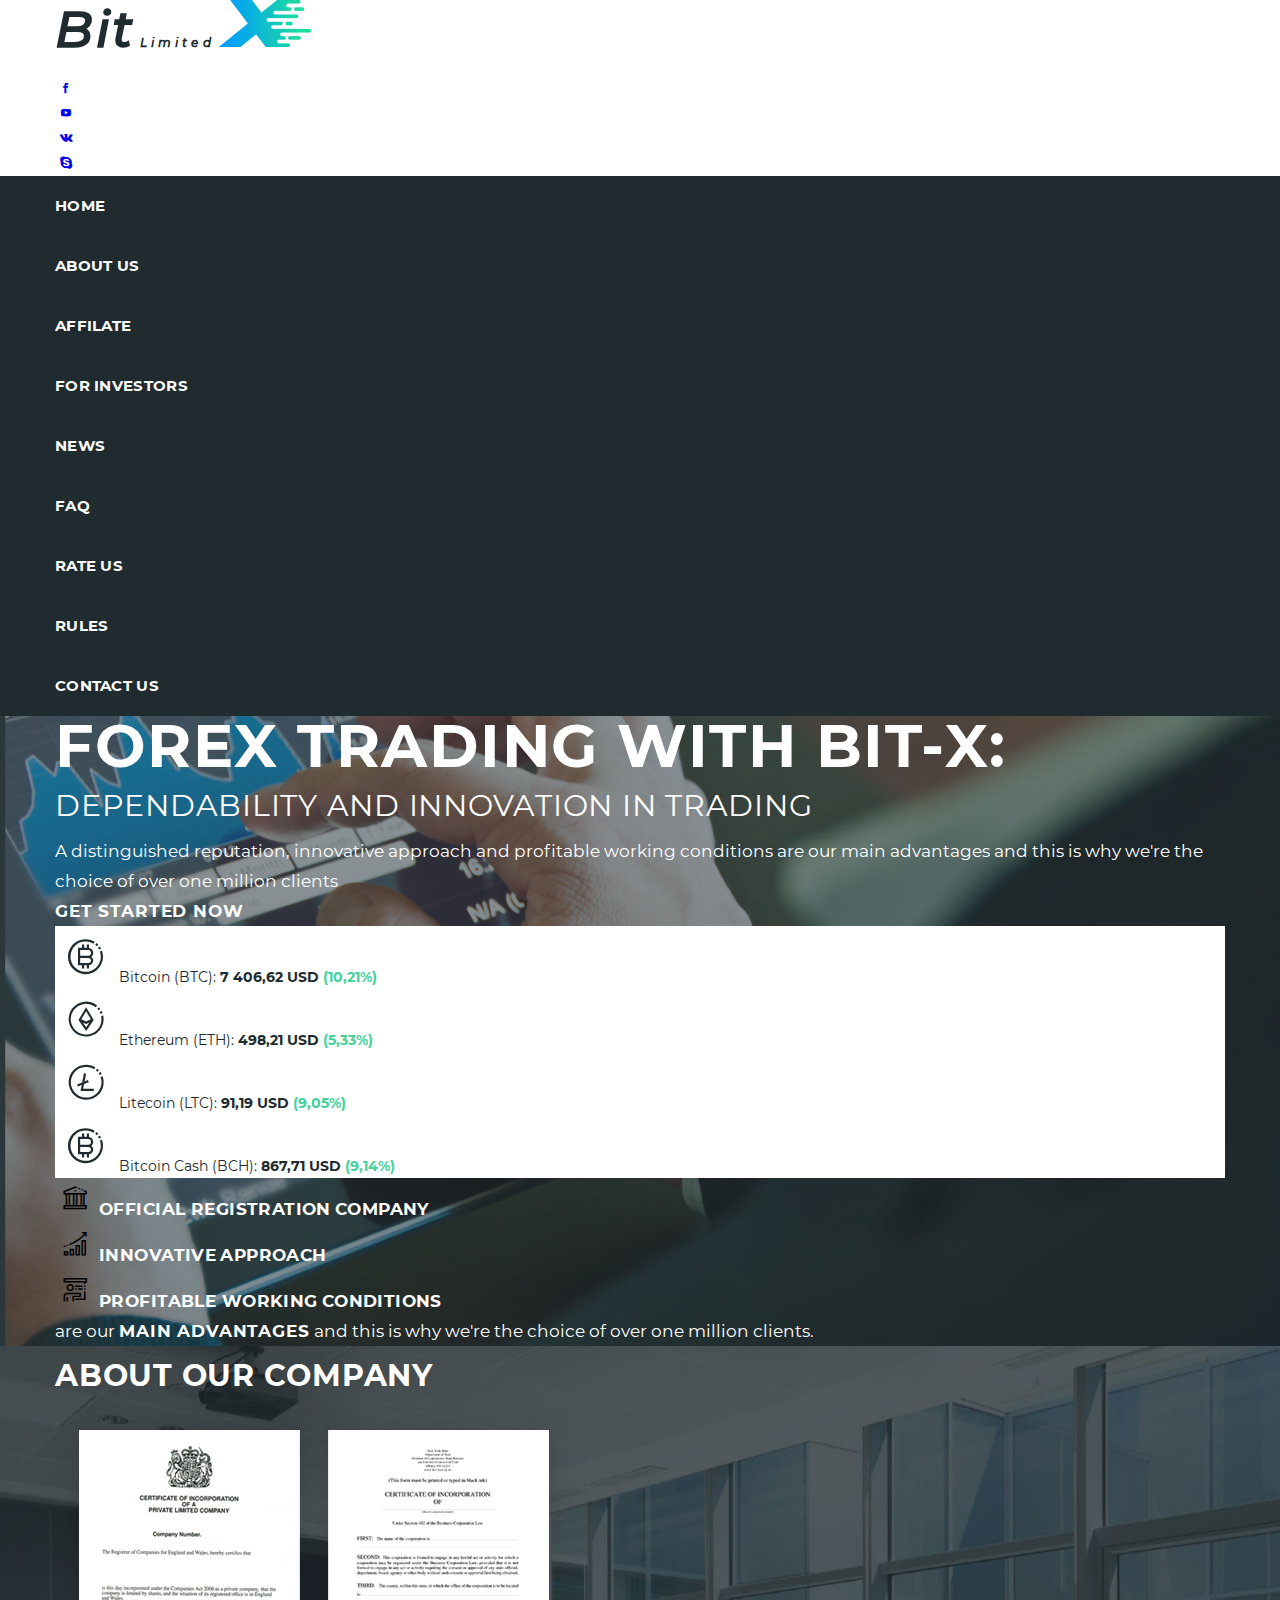
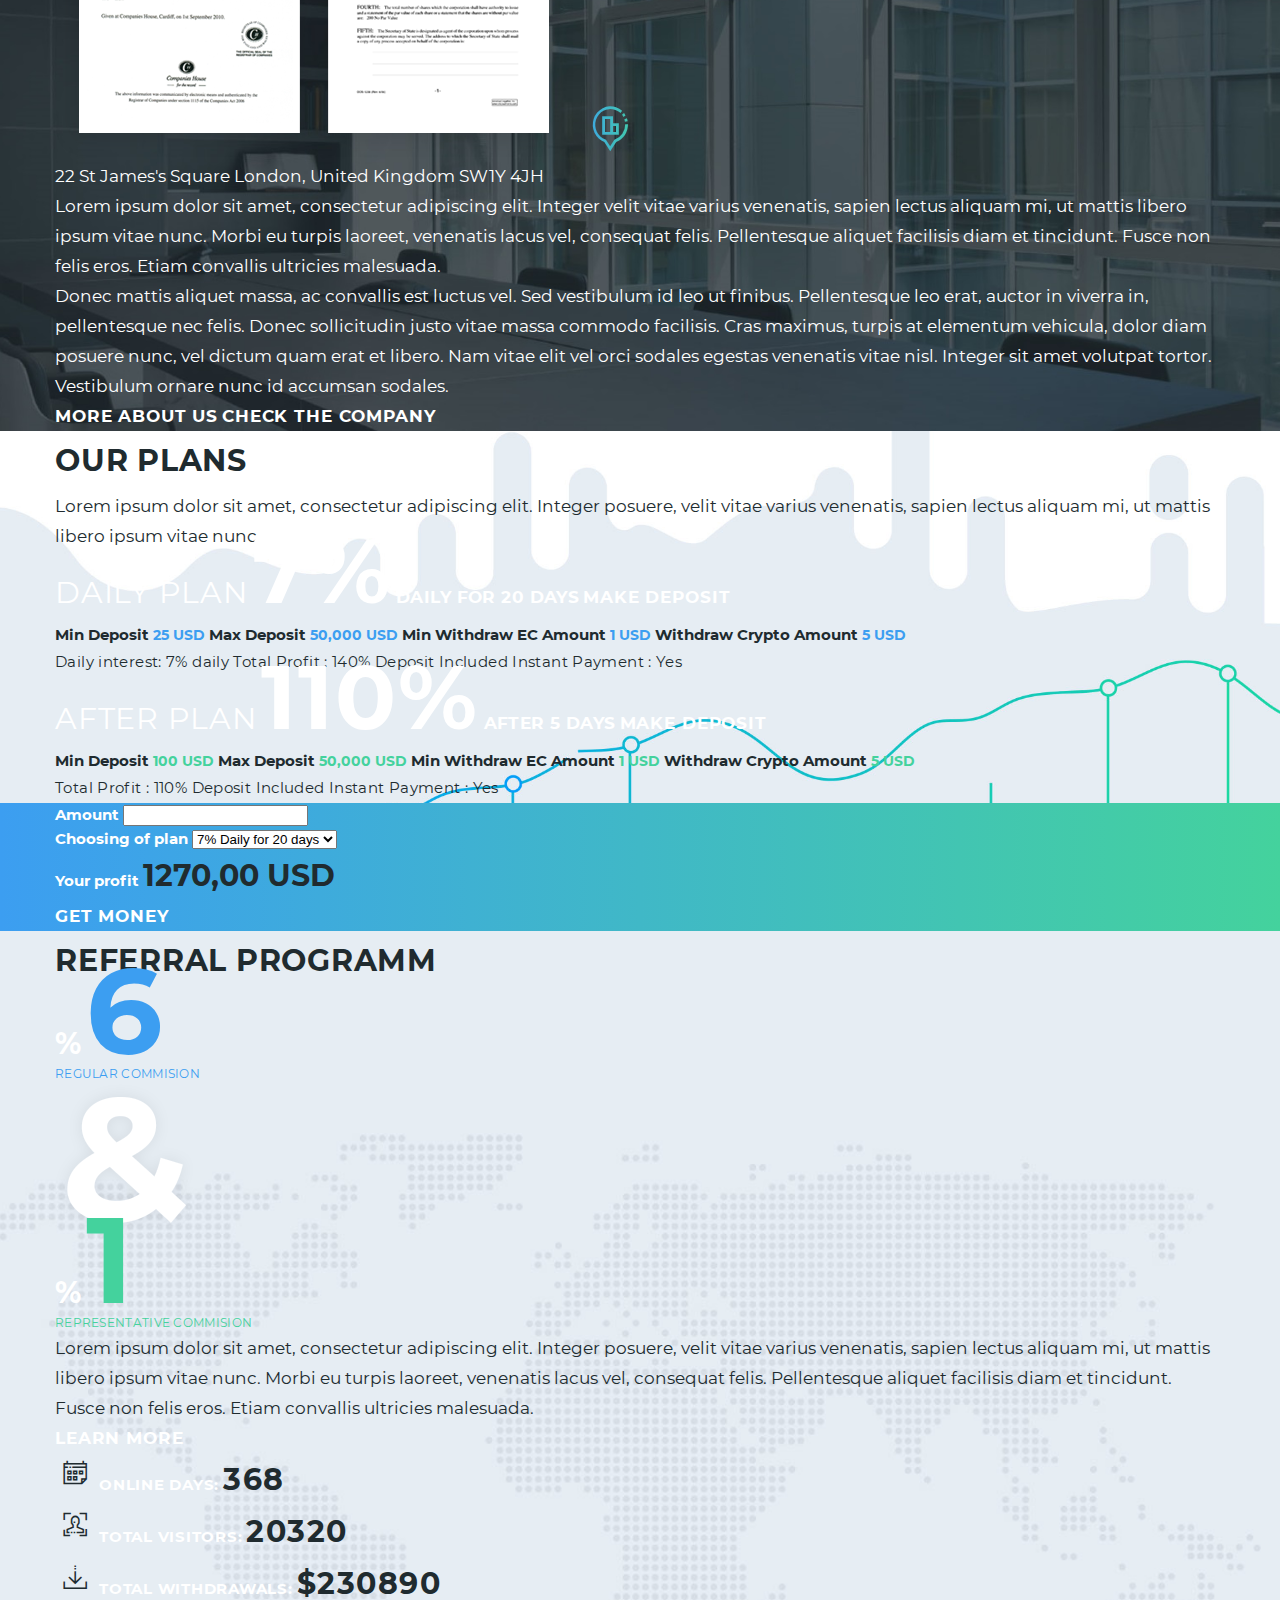
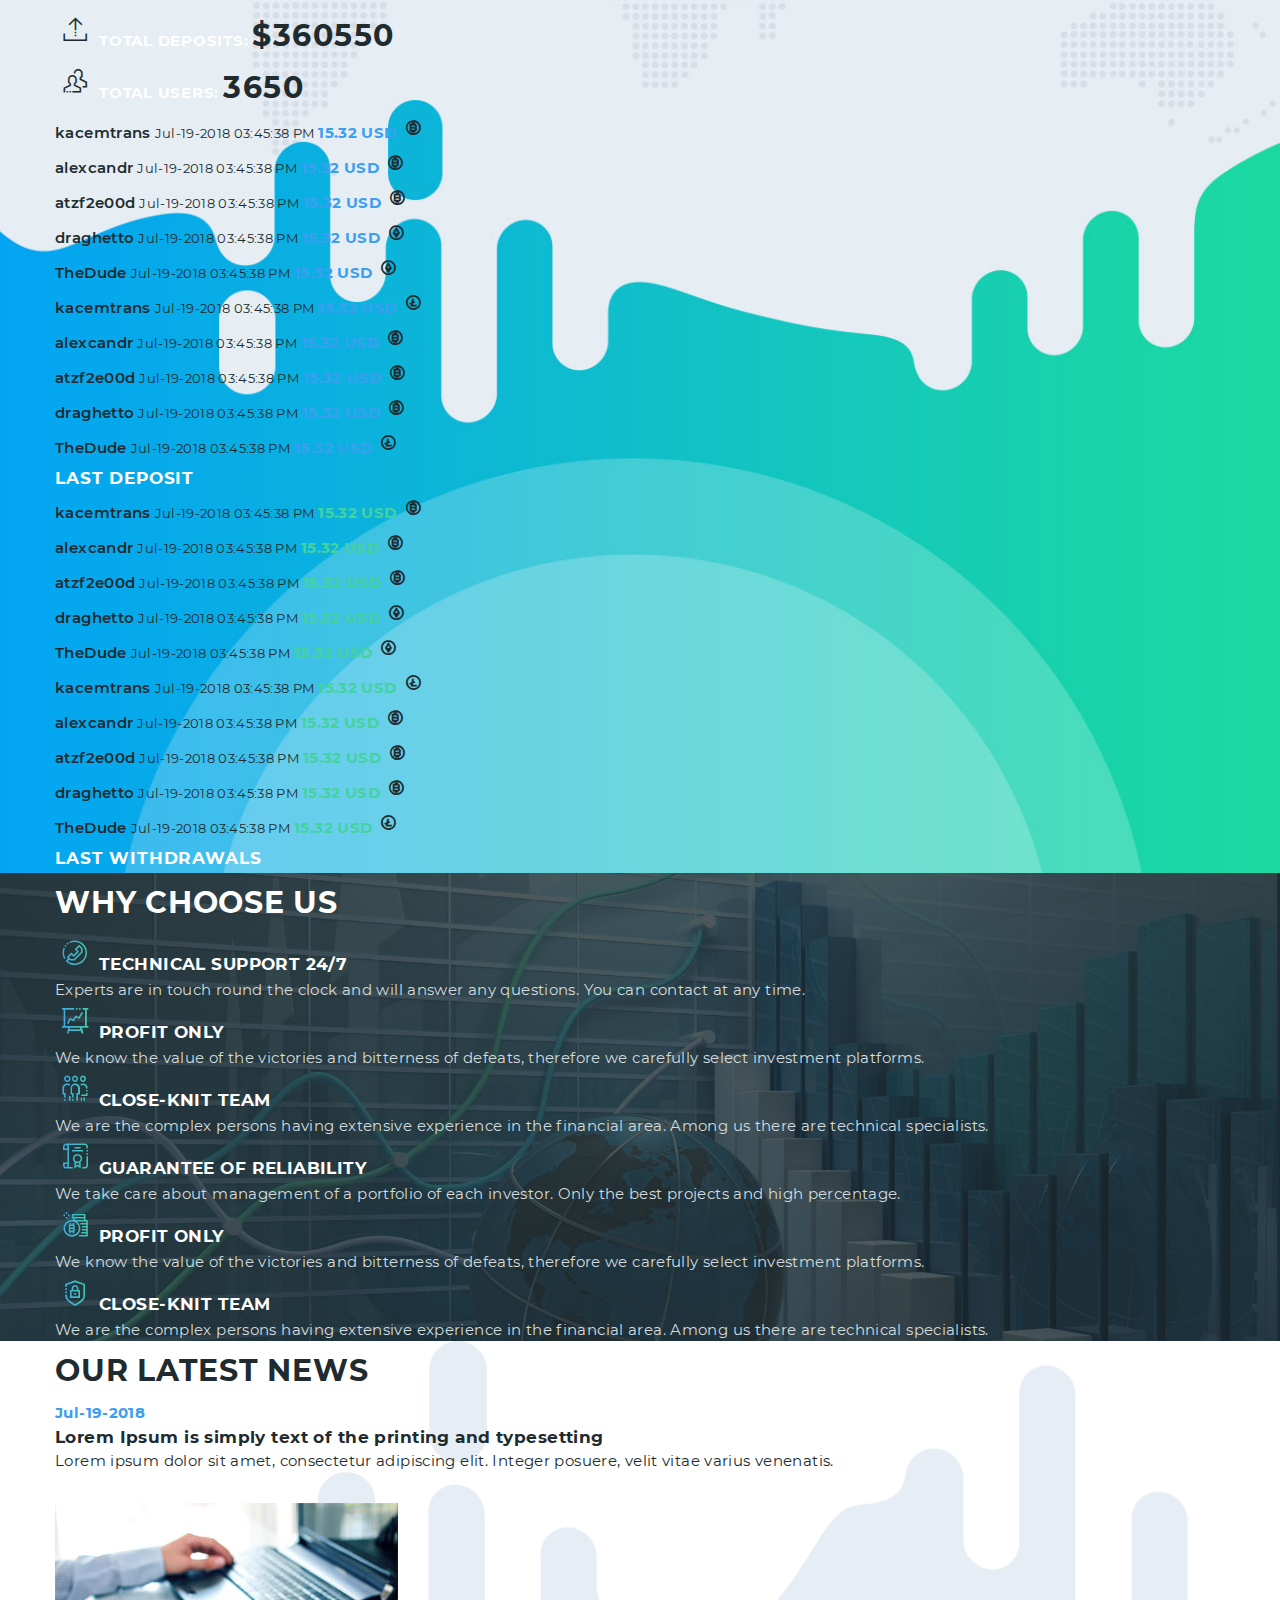
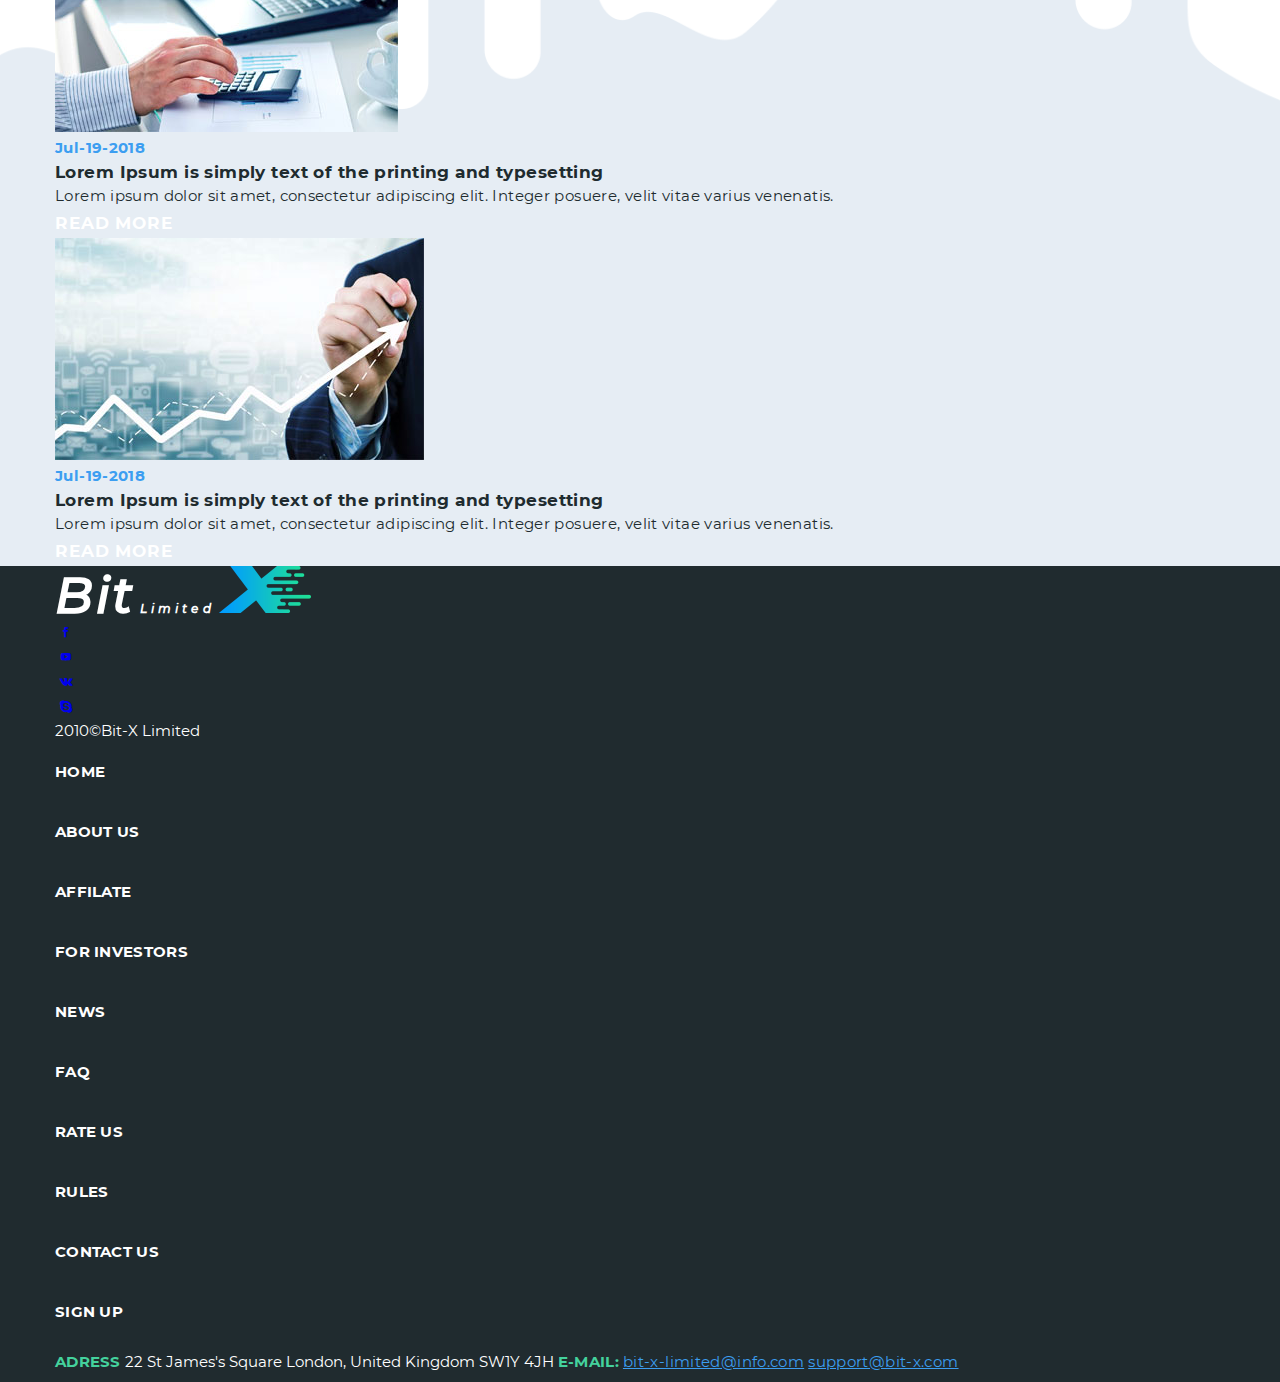
==== commit 2223365e: "Стилизованы тексты, подключены изображения и фоны, мелкие исправления" ====
--- a/main.html
+++ b/main.html
@@ -15,11 +15,11 @@
             <div class="logo">
                 <span>Bit</span>
                 <span>Limited</span>
-                <img src="#" alt="">
+                <img src="img/png/logo.png" alt="">
             </div>
             <div class="login">
-                <a href="#" class="btnFillColor1">LOGIN</a>
-                <a href="#" class="btnFillColor2">SIGN UP</a>
+                <a href="#" class="btnFillColor3">LOGIN</a>
+                <a href="#" class="btnFillColor4">SIGN UP</a>
             </div>
             <div class="langSwitch">
                 <span></span>
@@ -28,16 +28,16 @@
             <div class="socLinks">
                 <ul>
                     <li>
-                        <a href="#"></a>
-                    </li>
-                    <li>
-                        <a href="#"></a>
-                    </li>
-                    <li>
-                        <a href="#"></a>
-                    </li>
-                    <li>
-                        <a href="#"></a>
+                        <a href="#"><span class="icon-soc3"></span></a>
+                    </li>
+                    <li>
+                        <a href="#"><span class="icon-soc2"></span></a>
+                    </li>
+                    <li>
+                        <a href="#"><span class="icon-soc1"></span></a>
+                    </li>
+                    <li>
+                        <a href="#"><span class="icon-skype"></span></a>
                     </li>
                 </ul>
             </div>
@@ -52,7 +52,7 @@
         <div class="container">
             <ul class="menu">
                 <li>
-                    <a href="#">HOME</a>
+                    <a href="#" class="active2">HOME</a>
                 </li>
                 <li>
                     <a href="#">ABOUT US </a>
@@ -85,33 +85,39 @@
 <!--СОДЕРЖИМОЕ-->
 <div class="content">
     <!--Информация-->
-    <div class="info">
+    <div class="info" style="background-image: url(img/jpg/background1.jpg)">
         <div class="container">
             <div class="toStart">
                 <h1>Forex trading with Bit-X:</h1>
-                <h2>dependability and innovation in trading</h2>
-                <p>A distinguished reputation, innovative approach and profitable working conditions are our main
-                    advantages and this is why we're the choice of over one million clients</p>
+                <h2 class="captionLight">dependability and innovation in trading</h2>
+                <p class="textLight">A distinguished reputation, innovative approach and profitable working conditions
+                    are our main
+                    advantages and this is why we're the choice of over one million clients
+                </p>
                 <a href="#" class="btnFillGrad">get started now</a>
             </div>
-            <div class="courses">
-                <ul class="cources">
-                    <li>
+            <div class="courses" style="background: white">
+                <ul>
+                    <li>
+                        <span class="icon-btc"></span>
                         <span>Bitcoin (BTC):</span>
                         <span>7 406,62 USD</span>
                         <span>(10,21%)</span>
                     </li>
                     <li>
+                        <span class="icon-eth"></span>
                         <span>Ethereum (ETH):</span>
                         <span>498,21 USD</span>
                         <span>(5,33%)</span>
                     </li>
                     <li>
+                        <span class="icon-ltc"></span>
                         <span>Litecoin (LTC):</span>
                         <span>91,19 USD</span>
                         <span>(9,05%)</span>
                     </li>
                     <li>
+                        <span class="icon-btc"></span>
                         <span>Bitcoin Cash (BCH):</span>
                         <span>867,71 USD</span>
                         <span>(9,14%)</span>
@@ -121,18 +127,22 @@
             <div class="mainAdvs">
                 <ul class="mainAdvs">
                     <li>
+                        <span class="icon-athens"></span>
                         <span>official registration</span>
                         <span>company</span>
                     </li>
                     <li>
+                        <span class="icon-ups"></span>
                         <span>innovative</span>
                         <span>approach</span>
                     </li>
                     <li>
+                        <span class="icon-paper"></span>
                         <span>profitable working</span>
                         <span>conditions</span>
                     </li>
-                    <p>are our MAIN ADVANTAGES and this is why we're the choice of over one million clients.</p>
+                    <p class="textLight">are our <span class="btnFillColor1">MAIN ADVANTAGES</span> and this is why
+                        we're the choice of over one million clients.</p>
                 </ul>
             </div>
             <div class="diagram">
@@ -141,21 +151,22 @@
         </div>
     </div>
     <!--О нас-->
-    <div class="aboutUs">
+    <div class="aboutUs" style="background-image: url(img/jpg/background2.jpg)">
         <div class="container">
             <div class="license">
                 <h2 class="captionLight">ABOUT OUR COMPANY</h2>
-                <img src="#" alt="">
-                <img src="#" alt="">
-                <span></span>
-                <p>22 St James's Square London, United Kingdom SW1Y 4JH</p>
+                <img src="img/png/license.png" alt="">
+                <span class="icon-columns"></span>
+                <p class="textLight">22 St James's Square London, United Kingdom SW1Y 4JH</p>
             </div>
             <div class="aboutInfo">
-                <p>Lorem ipsum dolor sit amet, consectetur adipiscing elit. Integer velit vitae varius venenatis, sapien
+                <p class="textLight">Lorem ipsum dolor sit amet, consectetur adipiscing elit. Integer velit vitae varius
+                    venenatis, sapien
                     lectus aliquam mi, ut mattis libero ipsum vitae nunc. Morbi eu turpis laoreet, venenatis lacus vel,
                     consequat felis. Pellentesque aliquet facilisis diam et tincidunt. Fusce non felis eros. Etiam
                     convallis ultricies malesuada.</p>
-                <p>Donec mattis aliquet massa, ac convallis est luctus vel. Sed vestibulum id leo ut finibus.
+                <p class="textLight">Donec mattis aliquet massa, ac convallis est luctus vel. Sed vestibulum id leo ut
+                    finibus.
                     Pellentesque leo erat, auctor in viverra in, pellentesque nec felis. Donec sollicitudin justo vitae
                     massa commodo facilisis. Cras maximus, turpis at elementum vehicula, dolor diam posuere nunc, vel
                     dictum quam erat et libero. Nam vitae elit vel orci sodales egestas venenatis vitae nisl. Integer
@@ -166,25 +177,30 @@
         </div>
     </div>
     <!--Планы-->
-    <div class="plans">
+    <div class="plans" style="background-image: url(img/jpg/background3.jpg)">
         <div class="plansInfo">
             <div class="container">
                 <div class="plansHead">
                     <h2 class="captionDark">OUR PLANS</h2>
-                    <p>Lorem ipsum dolor sit amet, consectetur adipiscing elit. Integer posuere, velit vitae varius venenatis, sapien lectus aliquam mi, ut mattis libero ipsum vitae nunc.</p>
+                    <p class="textDark">Lorem ipsum dolor sit amet, consectetur adipiscing elit. Integer posuere, velit
+                        vitae varius venenatis, sapien lectus aliquam mi, ut mattis libero ipsum vitae nunc.</p>
                 </div>
                 <div class="dailyPlan">
                     <div class="dailyPlanInfo">
                         <span class="captionLight">DAILY PLAN</span>
                         <span>7%</span>
                         <span>Daily For 20 Days</span>
-                        <a href="#">MAKE DEPOSIT</a>
+                        <a href="#" class="btnFillColor1">MAKE DEPOSIT</a>
                     </div>
                     <div class="dailyPlanText">
-                        <span>Min Deposit 25 USD</span>
-                        <span>Max Deposit 50,000 USD</span>
-                        <span>Min Withdraw EC Amount 1 USD</span>
-                        <span> Withdraw Crypto Amount 5 USD</span>
+                        <span>Min Deposit</span>
+                        <span>25 USD</span>
+                        <span>Max Deposit</span>
+                        <span>50,000 USD</span>
+                        <span>Min Withdraw EC Amount</span>
+                        <span>1 USD</span>
+                        <span> Withdraw Crypto Amount</span>
+                        <span>5 USD</span>
                         <p>Daily interest: 7% daily Total Profit : 140% Deposit Included Instant Payment : Yes</p>
                     </div>
                 </div>
@@ -193,15 +209,18 @@
                         <span class="captionLight">AFTER PLAN</span>
                         <span>110%</span>
                         <span>After 5 Days</span>
-                        <a href="#">MAKE DEPOSIT</a>
+                        <a href="#" class="btnFillColor2">MAKE DEPOSIT</a>
                     </div>
                     <div class="afterPlanText">
-                            <span>Min Deposit</span>
-                            <span>100 USD</span>
-                            <span>Max Deposit 50,000 USD</span>
-                            <span>Min Withdraw EC Amount 1 USD</span>
-                            <span>Min Withdraw Crypto Amount 5 USD</span>
-                            <p>Total Profit : 110% Deposit Included Instant Payment : Yes</p>
+                        <span>Min Deposit</span>
+                        <span>100 USD</span>
+                        <span>Max Deposit</span>
+                        <span>50,000 USD</span>
+                        <span>Min Withdraw EC Amount</span>
+                        <span>1 USD</span>
+                        <span> Withdraw Crypto Amount</span>
+                        <span>5 USD</span>
+                        <p>Total Profit : 110% Deposit Included Instant Payment : Yes</p>
                     </div>
                 </div>
             </div>
@@ -228,7 +247,7 @@
         </div>
     </div>
     <!--Корпоративным клиентам-->
-    <div class="referal">
+    <div class="referral" style="background-image: url(img/jpg/background7.jpg)">
         <div class="container">
             <h2 class="captionDark">REFERRAL PROGRAMM</h2>
             <div class="commission1">
@@ -236,39 +255,46 @@
                 <span>6</span>
                 <p>REGULAR COMMISION</p>
             </div>
+            <div>
+                <img src="img/png/&.png" alt="">
+            </div>
             <div class="commission2">
                 <span>%</span>
-                <span>6</span>
+                <span>1</span>
                 <p>REPRESENTATIVE COMMISION</p>
             </div>
             <div class="referalInfo">
-                <p>Lorem ipsum dolor sit amet, consectetur adipiscing elit. Integer posuere, velit vitae varius venenatis, sapien lectus aliquam mi, ut mattis libero ipsum vitae nunc. Morbi eu turpis laoreet, venenatis lacus vel, consequat felis. Pellentesque aliquet facilisis diam et tincidunt. Fusce non felis eros. Etiam convallis ultricies malesuada.</p>
+                <p class="textDark">Lorem ipsum dolor sit amet, consectetur adipiscing elit. Integer posuere, velit
+                    vitae varius
+                    venenatis, sapien lectus aliquam mi, ut mattis libero ipsum vitae nunc. Morbi eu turpis laoreet,
+                    venenatis lacus vel, consequat felis. Pellentesque aliquet facilisis diam et tincidunt. Fusce non
+                    felis eros. Etiam convallis ultricies malesuada.</p>
                 <a href="#" class="btnFillGrad">LEARN MORE</a>
             </div>
             <div class="statistics">
                 <ul class="statistics">
                     <li>
-                        <span></span>
+                        <span class="icon-calendar"></span>
                         <span>ONLINE DAYS:</span>
                         <span>368</span>
                     </li>
                     <li>
-                        <span></span>
+                        <span class="icon-portrait"></span>
                         <span>TOTAL VISITORS:</span>
                         <span>20320</span>
                     </li>
                     <li>
-                        <span></span>
+                        <span class="icon-download"></span>
                         <span>TOTAL WITHDRAWALS:</span>
                         <span>$230890</span>
                     </li>
                     <li>
-                        <span></span>
+                        <span class="icon-upload"></span>
                         <span>TOTAL DEPOSITS:</span>
                         <span>$360550</span>
                     </li>
                     <li>
-                        <span></span>
+                        <span class="icon-people2"></span>
                         <span>TOTAL USERS:</span>
                         <span>3650</span>
                     </li>
@@ -280,64 +306,64 @@
                         <span>kacemtrans</span>
                         <span>Jul-19-2018 03:45:38 PM</span>
                         <span>15.32 USD</span>
-                        <span></span>
+                        <span class="icon-btc"></span>
                     </li>
                     <li>
                         <span>alexcandr</span>
                         <span>Jul-19-2018 03:45:38 PM</span>
                         <span>15.32 USD</span>
-                        <span></span>
+                        <span class="icon-btc"></span>
                     </li>
                     <li>
                         <span>atzf2e00d</span>
                         <span>Jul-19-2018 03:45:38 PM</span>
                         <span>15.32 USD</span>
-                        <span></span>
+                        <span class="icon-btc"></span>
                     </li>
                     <li>
                         <span>draghetto</span>
                         <span>Jul-19-2018 03:45:38 PM</span>
                         <span>15.32 USD</span>
-                        <span></span>
+                        <span class="icon-eth"></span>
                     </li>
                     <li>
                         <span>TheDude</span>
                         <span>Jul-19-2018 03:45:38 PM</span>
                         <span>15.32 USD</span>
-                        <span></span>
+                        <span class="icon-eth"></span>
                     </li>
                     <li>
                         <span>kacemtrans</span>
                         <span>Jul-19-2018 03:45:38 PM</span>
                         <span>15.32 USD</span>
-                        <span></span>
+                        <span class="icon-ltc"></span>
                     </li>
                     <li>
                         <span>alexcandr</span>
                         <span>Jul-19-2018 03:45:38 PM</span>
                         <span>15.32 USD</span>
-                        <span></span>
+                        <span class="icon-btc"></span>
                     </li>
                     <li>
                         <span>atzf2e00d</span>
                         <span>Jul-19-2018 03:45:38 PM</span>
                         <span>15.32 USD</span>
-                        <span></span>
+                        <span class="icon-btc"></span>
                     </li>
                     <li>
                         <span>draghetto</span>
                         <span>Jul-19-2018 03:45:38 PM</span>
                         <span>15.32 USD</span>
-                        <span></span>
+                        <span class="icon-btc"></span>
                     </li>
                     <li>
                         <span>TheDude</span>
                         <span>Jul-19-2018 03:45:38 PM</span>
                         <span>15.32 USD</span>
-                        <span></span>
-                    </li>
-                </ul>
-                <a href="#">LAST DEPOSIT</a>
+                        <span class="icon-ltc"></span>
+                    </li>
+                </ul>
+                <a href="#" class="btnFillColor1">LAST DEPOSIT</a>
             </div>
             <div class="lastWithdrawals">
                 <ul class="lastWithdrawals">
@@ -345,135 +371,145 @@
                         <span>kacemtrans</span>
                         <span>Jul-19-2018 03:45:38 PM</span>
                         <span>15.32 USD</span>
-                        <span></span>
+                        <span class="icon-btc"></span>
                     </li>
                     <li>
                         <span>alexcandr</span>
                         <span>Jul-19-2018 03:45:38 PM</span>
                         <span>15.32 USD</span>
-                        <span></span>
+                        <span class="icon-btc"></span>
                     </li>
                     <li>
                         <span>atzf2e00d</span>
                         <span>Jul-19-2018 03:45:38 PM</span>
                         <span>15.32 USD</span>
-                        <span></span>
+                        <span class="icon-btc"></span>
                     </li>
                     <li>
                         <span>draghetto</span>
                         <span>Jul-19-2018 03:45:38 PM</span>
                         <span>15.32 USD</span>
-                        <span></span>
+                        <span class="icon-eth"></span>
                     </li>
                     <li>
                         <span>TheDude</span>
                         <span>Jul-19-2018 03:45:38 PM</span>
                         <span>15.32 USD</span>
-                        <span></span>
+                        <span class="icon-eth"></span>
                     </li>
                     <li>
                         <span>kacemtrans</span>
                         <span>Jul-19-2018 03:45:38 PM</span>
                         <span>15.32 USD</span>
-                        <span></span>
+                        <span class="icon-ltc"></span>
                     </li>
                     <li>
                         <span>alexcandr</span>
                         <span>Jul-19-2018 03:45:38 PM</span>
                         <span>15.32 USD</span>
-                        <span></span>
+                        <span class="icon-btc"></span>
                     </li>
                     <li>
                         <span>atzf2e00d</span>
                         <span>Jul-19-2018 03:45:38 PM</span>
                         <span>15.32 USD</span>
-                        <span></span>
+                        <span class="icon-btc"></span>
                     </li>
                     <li>
                         <span>draghetto</span>
                         <span>Jul-19-2018 03:45:38 PM</span>
                         <span>15.32 USD</span>
-                        <span></span>
+                        <span class="icon-btc"></span>
                     </li>
                     <li>
                         <span>TheDude</span>
                         <span>Jul-19-2018 03:45:38 PM</span>
                         <span>15.32 USD</span>
-                        <span></span>
-                    </li>
-                </ul>
-                <a href="#">LAST WITHDRAWALS</a>
+                        <span class="icon-ltc"></span>
+                    </li>
+                </ul>
+                <a href="#" class="btnFillColor2">LAST WITHDRAWALS</a>
             </div>
         </div>
     </div>
     <!--Почему мы-->
-    <div class="whyUs">
+    <div class="whyUs" style="background-image: url(img/jpg/background6.jpg)">
         <div class="container">
             <h2 class="captionLight">WHY CHOOSE US</h2>
             <div class="whyUsItems">
                 <div class="whyUsItem">
-                    <span></span>
+                    <span class="icon-phone"></span>
                     <span>TECHNICAL SUPPORT 24/7</span>
-                    <p>Experts are in touch round the clock and will answer any questions. You can contact at any time.</p>
+                    <p>Experts are in touch round the clock and will answer any questions. You can contact at any
+                        time.</p>
                 </div>
                 <div class="whyUsItem">
-                    <span></span>
+                    <span class="icon-graph"></span>
                     <span>PROFIT ONLY</span>
-                    <p>We know the value of the victories and bitterness of defeats, therefore we carefully select investment platforms.</p>
+                    <p>We know the value of the victories and bitterness of defeats, therefore we carefully select
+                        investment platforms.</p>
                 </div>
                 <div class="whyUsItem">
-                    <span></span>
+                    <span class="icon-people"></span>
                     <span>CLOSE-KNIT TEAM</span>
-                    <p>We are the complex persons having extensive experience in the financial area. Among us there are technical specialists.</p>
+                    <p>We are the complex persons having extensive experience in the financial area. Among us there are
+                        technical specialists.</p>
                 </div>
                 <div class="whyUsItem">
-                    <span></span>
+                    <span class="icon-license"></span>
                     <span>GUARANTEE OF RELIABILITY</span>
-                    <p>We take care about management of a portfolio of each investor. Only the best projects and high percentage.</p>
+                    <p>We take care about management of a portfolio of each investor. Only the best projects and high
+                        percentage.</p>
                 </div>
                 <div class="whyUsItem">
-                    <span></span>
+                    <span class="icon-coins"></span>
                     <span>PROFIT ONLY</span>
-                    <p>We know the value of the victories and bitterness of defeats, therefore we carefully select investment platforms.</p>
+                    <p>We know the value of the victories and bitterness of defeats, therefore we carefully select
+                        investment platforms.</p>
                 </div>
                 <div class="whyUsItem">
-                    <span></span>
+                    <span class="icon-secure"></span>
                     <span>CLOSE-KNIT TEAM</span>
-                    <p>We are the complex persons having extensive experience in the financial area. Among us there are technical specialists.</p>
+                    <p>We are the complex persons having extensive experience in the financial area. Among us there are
+                        technical specialists.</p>
                 </div>
             </div>
         </div>
     </div>
     <!--Новости-->
-    <div class="news">
+    <div class="news" style="background-image: url(img/png/background7.png)">
         <div class="container">
             <h2 class="captionDark">OUR LATEST NEWS</h2>
             <div class="newsItem">
-                <div class="newsImage">
-                    <!--изображение новости-->
-                </div>
+                <div class="newsImage"></div>
                 <span>Jul-19-2018</span>
                 <p>Lorem Ipsum is simply text of the printing and typesetting </p>
-                <p>Lorem ipsum dolor sit amet, consectetur adipiscing elit. Integer posuere, velit vitae varius venenatis.</p>
-                <a href="#">READ MORE</a>
+                <p class="newsText">Lorem ipsum dolor sit amet, consectetur adipiscing elit. Integer posuere, velit
+                    vitae varius
+                    venenatis.</p>
+                <a href="#" class="btnFillGrad">READ MORE</a>
             </div>
             <div class="newsItem2">
                 <div class="newsImage">
-                    <!--изображение новости-->
+                    <img src="img/jpg/news2.jpg" alt="">
                 </div>
                 <span>Jul-19-2018</span>
                 <p>Lorem Ipsum is simply text of the printing and typesetting </p>
-                <p>Lorem ipsum dolor sit amet, consectetur adipiscing elit. Integer posuere, velit vitae varius venenatis.</p>
-                <a href="#">READ MORE</a>
+                <p class="newsText">Lorem ipsum dolor sit amet, consectetur adipiscing elit. Integer posuere, velit
+                    vitae varius
+                    venenatis.</p>
+                <a href="#" class="btnFillGrad">READ MORE</a>
             </div>
             <div class="newsItem3">
                 <div class="newsImage">
-                    <!--изображение новости-->
+                <img src="img/jpg/news3.jpg" alt="">
                 </div>
                 <span>Jul-19-2018</span>
                 <p>Lorem Ipsum is simply text of the printing and typesetting </p>
-                <p>Lorem ipsum dolor sit amet, consectetur adipiscing elit. Integer posuere, velit vitae varius venenatis.</p>
-                <a href="#">READ MORE</a>
+                <p class="newsText">Lorem ipsum dolor sit amet, consectetur adipiscing elit. Integer posuere, velit
+                    vitae varius
+                    venenatis.</p>
+                <a href="#" class="btnFillGrad">READ MORE</a>
             </div>
         </div>
     </div>
@@ -485,25 +521,25 @@
         <div class="container">
             <ul class="partners">
                 <li>
-                    <a href=""></a>
-                </li>
-                <li>
-                    <a href=""></a>
-                </li>
-                <li>
-                    <a href=""></a>
-                </li>
-                <li>
-                    <a href=""></a>
-                </li>
-                <li>
-                    <a href=""></a>
-                </li>
-                <li>
-                    <a href=""></a>
-                </li>
-                <li>
-                    <a href=""></a>
+                    <a href="#"></a>
+                </li>
+                <li>
+                    <a href="#"></a>
+                </li>
+                <li>
+                    <a href="#"></a>
+                </li>
+                <li>
+                    <a href="#"></a>
+                </li>
+                <li>
+                    <a href="#"></a>
+                </li>
+                <li>
+                    <a href="#"></a>
+                </li>
+                <li>
+                    <a href="#"></a>
                 </li>
             </ul>
         </div>
@@ -513,24 +549,24 @@
             <div class="logo">
                 <span>Bit</span>
                 <span>Limited</span>
-                <img src="#" alt="">
+                <img src="img/png/logo.png" alt="">
             </div>
             <div class="socLinks">
                 <ul>
                     <li>
-                        <a href=""></a>
-                    </li>
-                    <li>
-                        <a href=""></a>
-                    </li>
-                    <li>
-                        <a href=""></a>
-                    </li>
-                    <li>
-                        <a href=""></a>
-                    </li>
-                </ul>
-                <span>2010&#169;Bit-X Limited</span>
+                        <a href="#"><span class="icon-soc3"></span></a>
+                    </li>
+                    <li>
+                        <a href="#"><span class="icon-soc2"></span></a>
+                    </li>
+                    <li>
+                        <a href="#"><span class="icon-soc1"></span></a>
+                    </li>
+                    <li>
+                        <a href="#"><span class="icon-skype"></span></a>
+                    </li>
+                </ul>
+                <span class="type3">2010&#169;Bit-X Limited</span>
             </div>
             <div class="menuCol1">
                 <ul>
@@ -572,7 +608,7 @@
             </div>
             <div class="contacts">
                 <span>ADRESS</span>
-                <span>22 St James's Square London, United Kingdom SW1Y 4JH</span>
+                <span class="type3">22 St James's Square London, United Kingdom SW1Y 4JH</span>
                 <span>E-MAIL:</span>
                 <a href="#">bit-x-limited@info.com</a>
                 <a href="#">support@bit-x.com</a>
--- a/css/style.css
+++ b/css/style.css
@@ -1,20 +1,465 @@
 * {
     box-sizing: border-box
 }
+
 body {
     margin: 0 auto;
-    font-family: "Montserrat";
-}
+    font-family: "Montserrat", "Montserrat Medium", "Montserrat Black", "Montserrat ExtraBold", "Montserrat SemiBold", sans-serif
+}
+
 h1, h2, h3, h4, h5, h6, p {
     margin: 0;
 }
+
 ul {
     margin: 0;
     padding: 0;
     list-style-type: none;
 }
+
 .container {
     width: 1200px;
     margin: auto;
     padding: 0 15px;
-}+}
+/*MAIN*/
+.active1 {
+    font-size: 15px;
+    line-height: 60px;
+    font-weight: bold;
+    letter-spacing: 0.02em;
+    text-transform: uppercase;
+    color: #3c9ef1;
+}
+.active2 {
+    font-size: 15px;
+    line-height: 60px;
+    font-weight: bold;
+    letter-spacing: 0.02em;
+    text-transform: uppercase;
+    color: #44d29d;
+}
+.topBar {
+    background-color: white ;
+}
+.topMenu {
+    background-color: #202b2f;
+}
+.calculator {
+    background: linear-gradient(to right, #3c9ef1, #44d29d);
+}
+.whyUsItem [class*="icon"] {
+    font-size: 55px;
+    background: linear-gradient(to right, #3c9ef1, #44d29d);
+    -webkit-background-clip: text;
+    color: transparent;
+}
+* a {
+    text-decoration: none;
+}
+
+.logo img, .referral, .plans, .aboutUs, .info, .whyUs, .news {
+    background-size: cover;
+    background-repeat: no-repeat;
+    background-position: center;
+}
+.logo span:first-child {
+    font-size: 50px;
+    line-height: 22px;
+    letter-spacing: 0.05em;
+    color: #202b2f;
+    font-weight: bold;
+    font-style: italic;
+}
+.logo span:nth-child(2) {
+    font-size: 12px;
+    line-height: 22px;
+    letter-spacing: 0.35em;
+    color: #202b2f;
+    font-style: italic;
+    font-weight: bold;
+}
+.socLinks [class*="icon"] {
+    font-size: 22px;
+    line-height: 22px;
+}
+ul.menu li a {
+    font-size: 15px;
+    line-height: 60px;
+    letter-spacing: 0.020em;
+    color: #ffffff;
+    font-weight: bold;
+}
+.info h1 {
+    font-size: 60px;
+    line-height: 60px;
+    letter-spacing: 0.025em;
+    color: #ffffff;
+    font-weight: bold;
+    text-transform: uppercase;
+}
+.toStart h2.captionLight {
+    font-weight: normal;
+}
+.captionLight {
+    font-size: 30px;
+    line-height: 60px;
+    letter-spacing: 0.025em;
+    color: #ffffff;
+    text-transform: uppercase;
+}
+.captionDark {
+    font-size: 30px;
+    line-height: 60px;
+    letter-spacing: 0.025em;
+    color: #202b2f;
+    text-transform: uppercase;
+}
+.textLight {
+    font-size: 17px;
+    line-height: 30px;
+    color: #ffffff;
+}
+.textDark {
+    font-size: 17px;
+    line-height: 30px;
+    color: #202b2f;
+}
+
+.btnFillColor1, .btnFillColor2, .btnFillDark, .btnFillGrad, ul.mainAdvs li span:nth-child(2), ul.mainAdvs li span:nth-child(3), .whyUsItem span:nth-child(2) {
+    font-size: 17px;
+    line-height: 30px;
+    font-weight: bold;
+    letter-spacing: 0.05em;
+    color: #ffffff;
+    text-transform: uppercase;
+}
+.btnFillColor3, .btnFillColor4 {
+    font-size: 12px;
+    line-height: 22px;
+    font-weight: bold;
+    letter-spacing: 0.025em;
+    color: #ffffff;
+    text-transform: uppercase;
+}
+ul.mainAdvs li span:nth-child(2), ul.mainAdvs li span:nth-child(3), .whyUsItem span:nth-child(2) {
+    letter-spacing: 0.025em;
+}
+.courses ul li span[class*="icon"] {
+    font-size: 60px;
+    color: #202b2f;
+}
+.courses ul li span:nth-child(2) {
+    font-size: 14px;
+    line-height: 24px;
+    color: #202b2f;
+}
+.courses ul li span:nth-child(3) {
+    font-size: 14px;
+    line-height: 24px;
+    color: #202b2f;
+    font-weight: bold;
+}
+.courses ul li span:nth-child(4) {
+    font-size: 14px;
+    line-height: 24px;
+    color: #44d29d;
+    font-weight: bold;
+}
+.mainAdvs li span[class*="icon"] {
+    font-size: 40px;
+}
+.license span.icon-columns {
+    font-size: 65px;
+    background: linear-gradient(to right, #3c9ef1, #44d29d);
+    -webkit-background-clip: text;
+    color: transparent;
+}
+.dailyPlanInfo span:nth-child(2), .afterPlanInfo span:nth-child(2) {
+    font-size: 90px;
+    line-height: 40px;
+    font-weight: bold;
+    letter-spacing: 0.025em;
+    color: #ffffff;
+}
+.dailyPlanInfo span:nth-child(3), .afterPlanInfo span:nth-child(3) {
+    font-size: 17px;
+    line-height: 40px;
+    letter-spacing: 0.025em;
+    color: #ffffff;
+    font-weight: bold;
+    text-transform: uppercase;
+}
+.dailyPlanText span:nth-child(odd), .afterPlanText span:nth-child(odd) {
+    font-size: 15px;
+    line-height: 24px;
+    font-weight: bold;
+    color: #202b2f;
+}
+.dailyPlanText span:nth-child(even) {
+    font-size: 14px;
+    line-height: 24px;
+    font-weight: bold;
+    color: #3c9ef1;
+}
+.afterPlanText span:nth-child(even) {
+    font-size: 14px;
+    line-height: 24px;
+    font-weight: bold;
+    color: #44d29d;
+}
+.dailyPlanText p, .afterPlanText p {
+    font-size: 15px;
+    line-height: 30px;
+    color: #202b2f;
+    letter-spacing: 0.025em;
+}
+.calculator label {
+    font-size: 15px;
+    line-height: 24px;
+    font-weight: bold;
+    color: #ffffff;
+}
+.calculated span:first-child {
+    font-size: 15px;
+    line-height: 24px;
+    font-weight: bold;
+    color: #ffffff;
+}
+.calculated span:last-child {
+    font-size: 30px;
+    line-height: 50px;
+    font-weight: bold;
+    color: #202b2f;
+}
+.commission1 span:first-child, .commission2 span:first-child {
+    font-size: 30px;
+    line-height: 40px;
+    letter-spacing: 0.025em;
+    font-weight: bold;
+    color: #ffffff;
+}
+.commission1 span:nth-child(2), .commission2 span:nth-child(2) {
+    font-size: 120px;
+    line-height: 40px;
+    letter-spacing: 0.025em;
+    font-weight: bold;
+    color: #3c9ef1;
+}
+.commission2 span:nth-child(2) {
+    color: #44d29d;
+}
+.commission1 p, .commission2 p {
+    font-size: 12px;
+    line-height: 20px;
+    letter-spacing: 0.025em;
+    font-weight: normal;
+    color: #3c9ef1;
+}
+.commission2 p {
+    color: #44d29d;
+}
+ul.statistics li span[class*="icon"] {
+    font-size: 40px;
+    color: #202b2f;
+}
+ul.statistics li span:nth-child(2) {
+    font-size: 15px;
+    line-height: 40px;
+    letter-spacing: 0.05em;
+    font-weight: bold;
+    text-transform: uppercase;
+    color: #ffffff;
+}
+ul.statistics li span:nth-child(3) {
+    font-size: 30px;
+    line-height: 40px;
+    letter-spacing: 0.05em;
+    font-weight: bold;
+    color: #202b2f;
+}
+ul.lastDep li span, ul.lastWithdrawals li span {
+    letter-spacing: 0.025em;
+    line-height: 30px;
+    color: #202b2f;
+}
+ul.lastDep li span:first-child, ul.lastWithdrawals li span:first-child {
+    font-size: 15px;
+    font-weight: 600;
+}
+ul.lastDep li span:nth-child(2), ul.lastWithdrawals li span:nth-child(2) {
+    font-weight: normal;
+    font-size: 13px;
+}
+ul.lastDep li span:nth-child(3), ul.lastWithdrawals li span:nth-child(3) {
+    font-size: 15px;
+    font-weight: bold;
+    color: #3c9ef1;
+}
+ul.lastWithdrawals li span:nth-child(3) {
+    color: #44d29d;
+}
+ul.lastDep li span[class*="icon"], ul.lastWithdrawals li span[class*="icon"] {
+    font-size: 24px;
+    font-weight: bold;
+}
+.whyUsItem p {
+    font-size: 15px;
+    line-height: 22px;
+    letter-spacing: 0.025em;
+    color: #d4dbde;
+}
+div[class*="newsItem"] span {
+    font-size: 15px;
+    line-height: 24px;
+    letter-spacing: 0.025em;
+     font-weight: bold;
+    color: #3c9ef1;
+ }
+div[class*="newsItem"] p {
+    font-size: 17px;
+    line-height: 24px;
+    letter-spacing: 0.025em;
+    font-weight: bold;
+    color: #202b2f;
+}
+div[class*="newsItem"] p.newsText {
+    font-size: 15px;
+    font-weight: normal;
+}
+footer {
+    background-color: #202b2f;
+}
+.footerMenu .logo span {
+    color: #ffffff;
+}
+footer div.menuCol1 li a, div.menuCol2 li a {
+    font-size: 15px;
+    line-height: 60px;
+    letter-spacing: 0.020em;
+    color: #ffffff;
+    font-weight: bold;
+}
+footer .contacts a {
+    font-size: 15px;
+    line-height: 24px;
+    text-decoration: underline;
+    letter-spacing: 0.025em;
+    color: #3c9ef1;
+}
+footer .contacts span:nth-child(odd) {
+    font-size: 15px;
+    line-height: 40px;
+    font-weight: bold;
+    letter-spacing: 0.02em;
+    text-transform: uppercase;
+    color: #44d29d;
+}
+
+
+
+
+
+
+
+
+
+/*REFERRALS*/
+.type1 {
+    font-size: 15px;
+    line-height: 22px;
+    font-weight: normal;
+    color: #202b2f;
+}
+.type2 {
+    font-size: 15px;
+    line-height: 22px;
+    font-weight: bold;
+    color: #202b2f;
+}
+.type3 {
+    font-size: 15px;
+    line-height: 22px;
+    font-weight: normal;
+    color: #ffffff;
+}
+.type4 {
+    font-size: 15px;
+    line-height: 22px;
+    font-weight: bold;
+    color: #ffffff;
+}
+.myAccount img {
+    width: 32px;
+    height: 32px;
+}
+.avatar img {
+    width: 90px;
+    height: 90px;
+}
+.content [class*="icon"] {
+    font-size: 40px;
+}
+.balance .icon-cash {
+    font-size: 80px;
+    background: linear-gradient(to right, #3c9ef1, #44d29d);
+    -webkit-background-clip: text;
+    color: transparent;
+}
+.settings span:last-child {
+    text-decoration: underline;
+}
+.settings span:nth-child(3) {
+    color: #ffffff;
+}
+.dates span[class*="icon"] {
+    color: #ffffff;
+}
+.balance span:nth-child(2) {
+    font-size: 15px;
+    line-height: 30px;
+    font-weight: bold;
+    letter-spacing: 0.025em;
+    text-transform: uppercase;
+    color: #ffffff;
+}
+.balance span:nth-child(3) {
+    font-size: 28px;
+    line-height: 36px;
+    font-weight: bold;
+    letter-spacing: 0.025em;
+    text-transform: uppercase;
+    color: #ffffff;
+}
+.accountMenu span:not([class*="icon"]):not([class*="active"]) {
+    font-size: 15px;
+    line-height: 60px;
+    font-weight: bold;
+    letter-spacing: 0.02em;
+    text-transform: uppercase;
+    color: #202b2f;
+}
+h2 {
+    font-size: 20px;
+    line-height: 60px;
+    font-weight: bold;
+    letter-spacing: 0.02em;
+    text-transform: uppercase;
+    color: #202b2f;
+}
+.refAcc a {
+    font-size: 17px;
+    line-height: 30px;
+    font-weight: bold;
+    letter-spacing: 0.02em;
+    color: #3c9ef1;
+}
+ul.column2, ul.column3 {
+    font-size: 15px;
+    line-height: 22px;
+    font-weight: bold;
+    color: #3c9ef1;
+}
+.table.type4 {
+    text-transform: uppercase;
+}
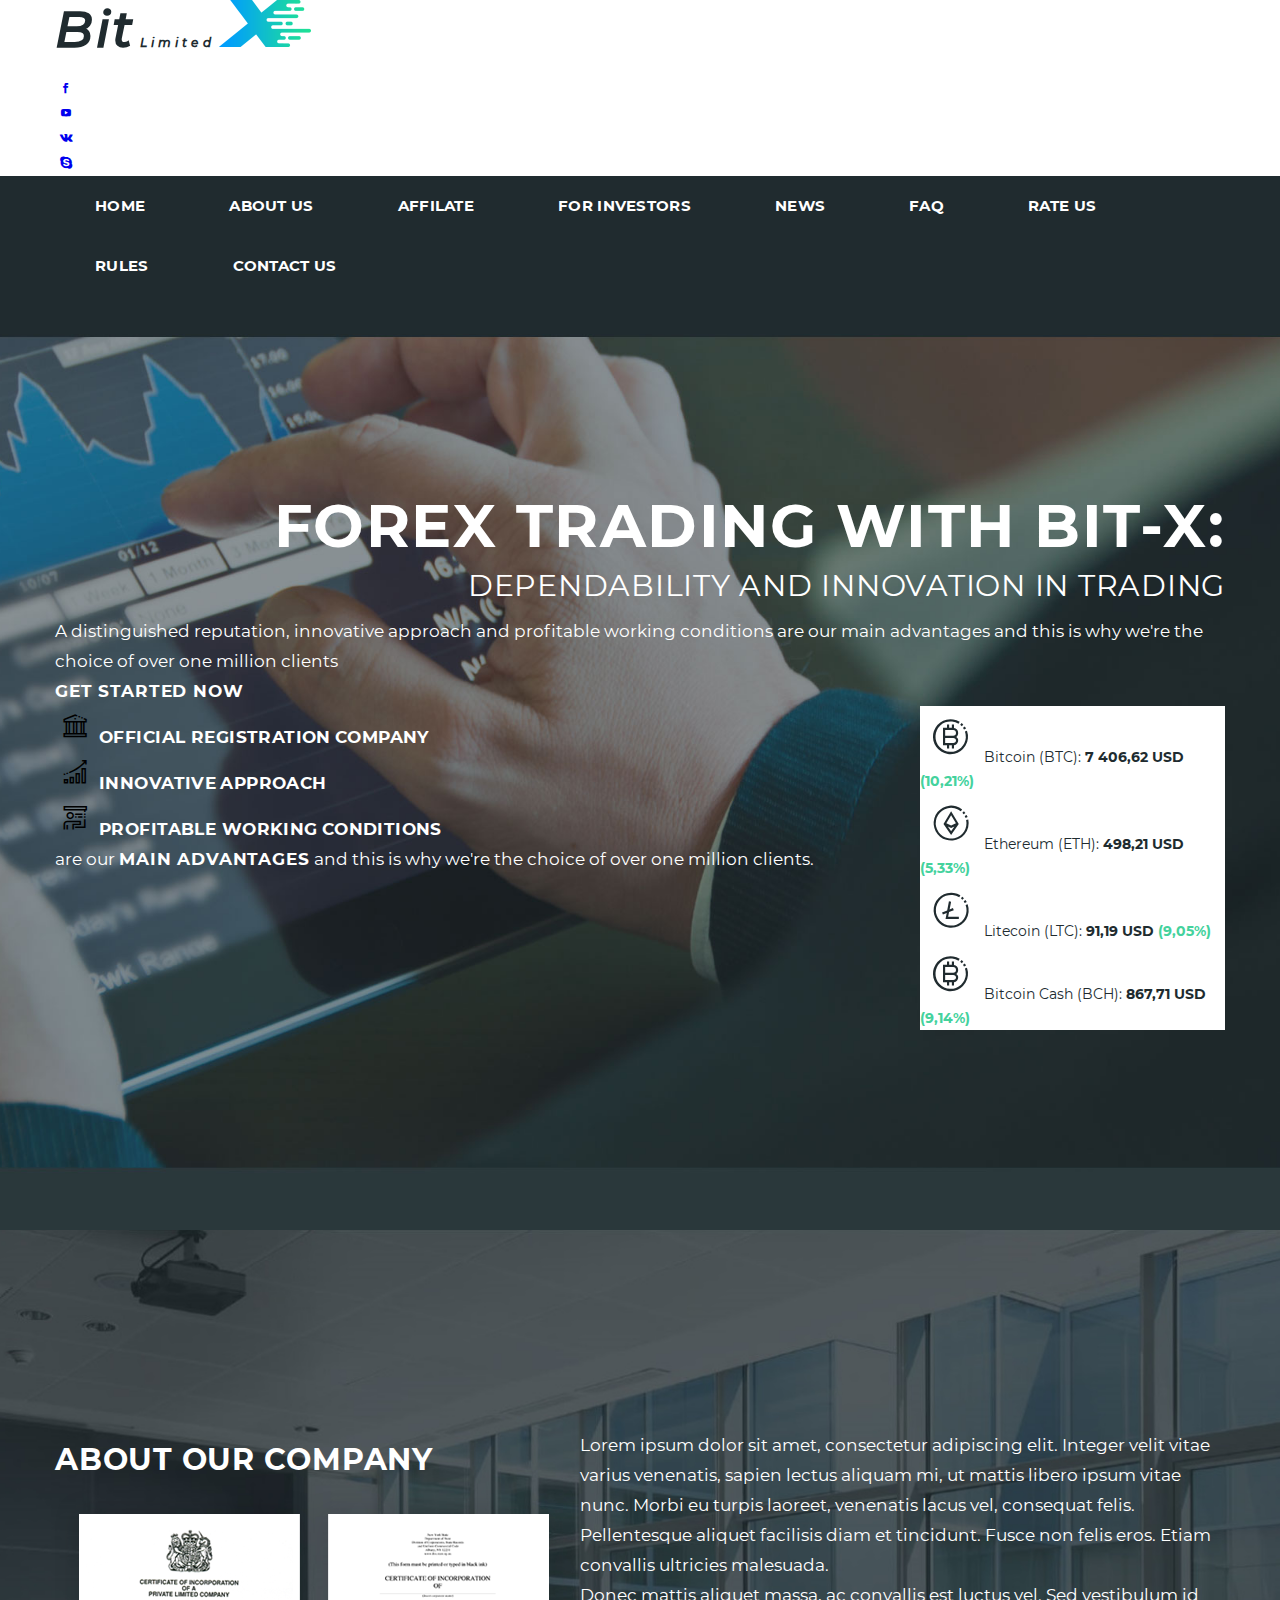
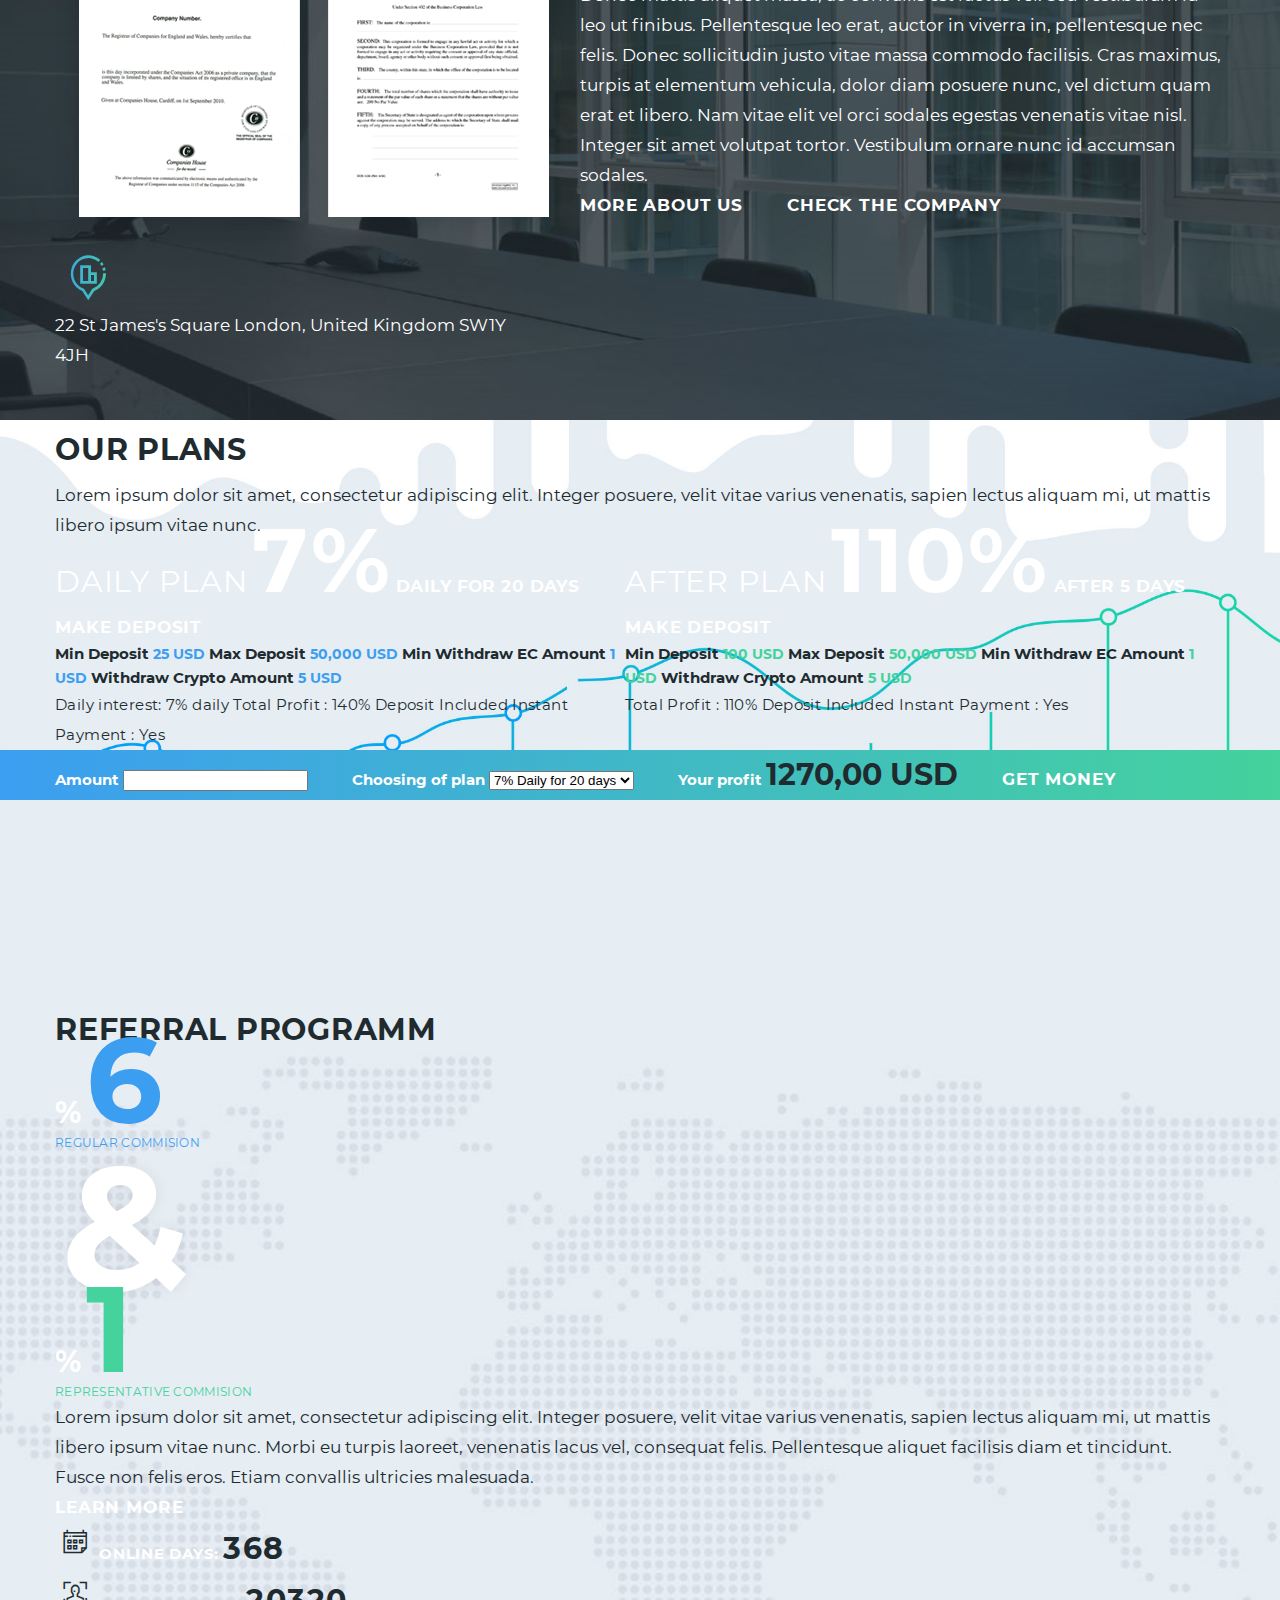
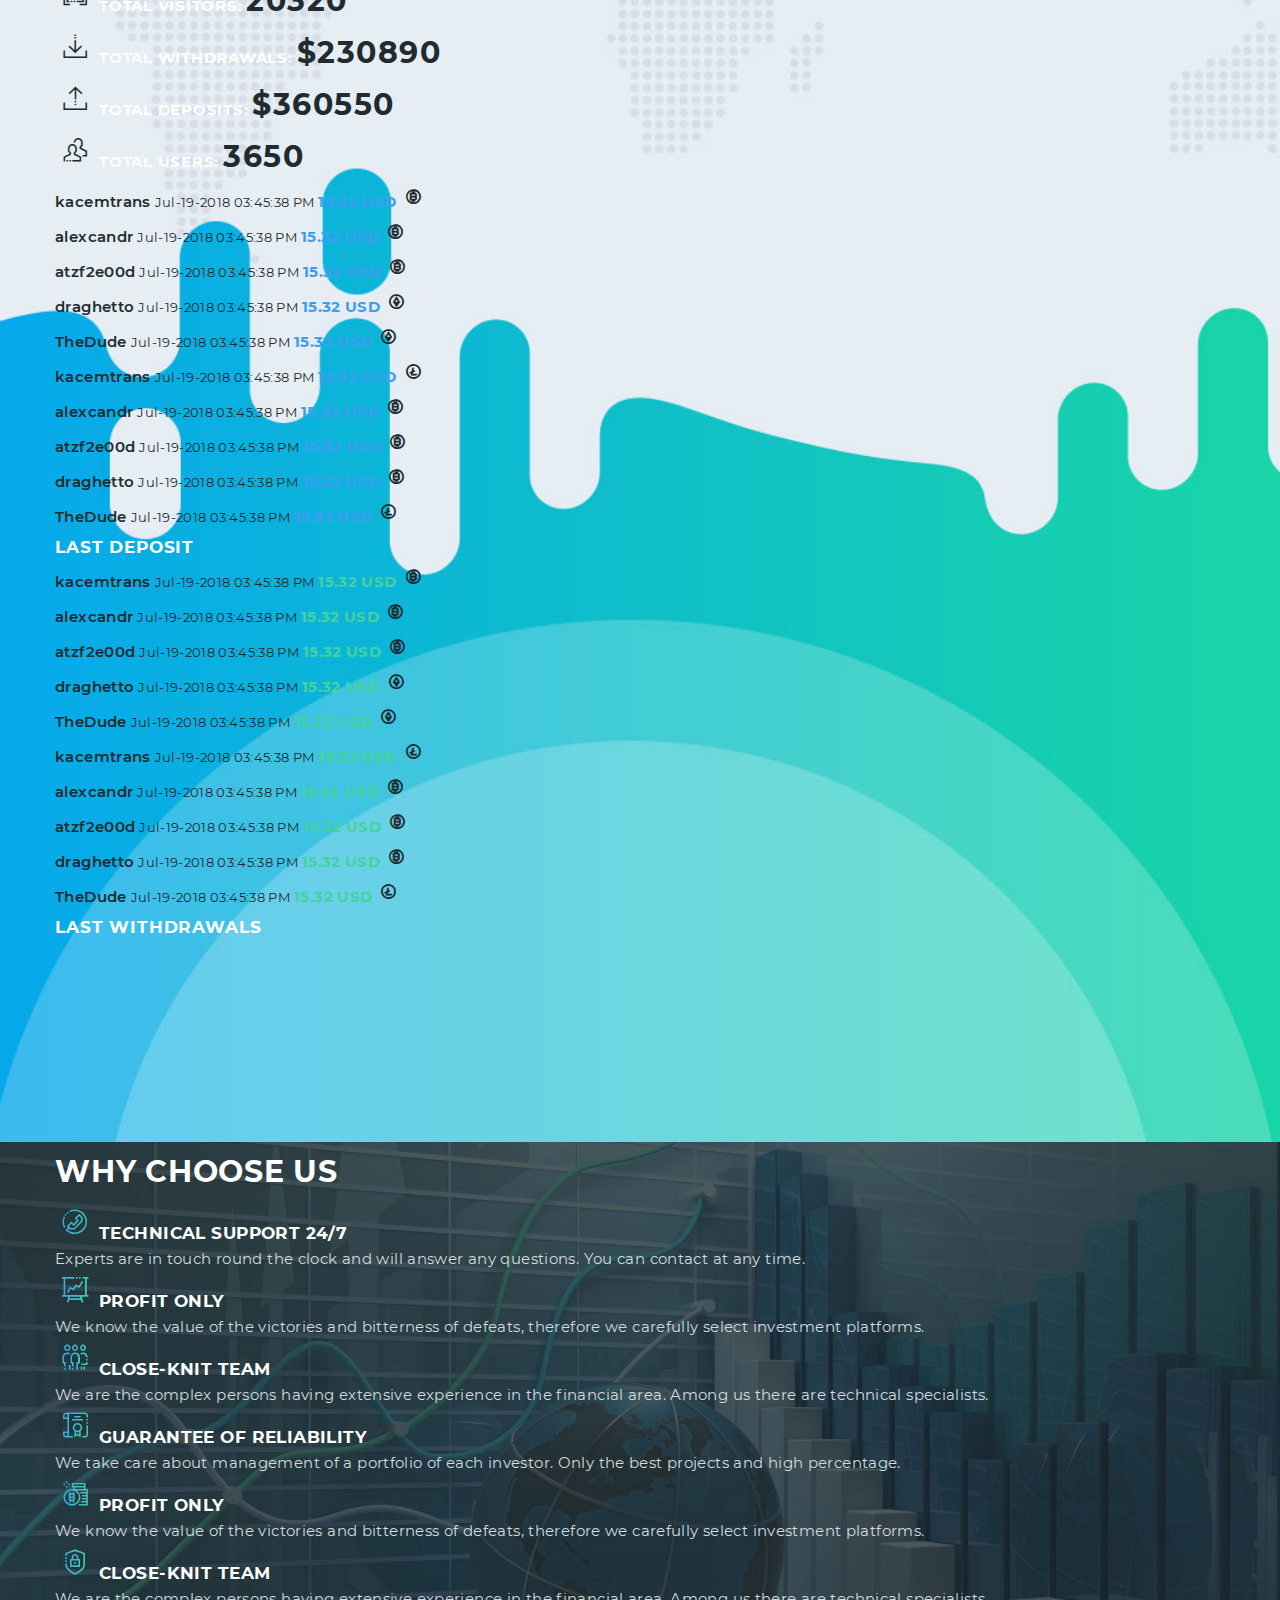
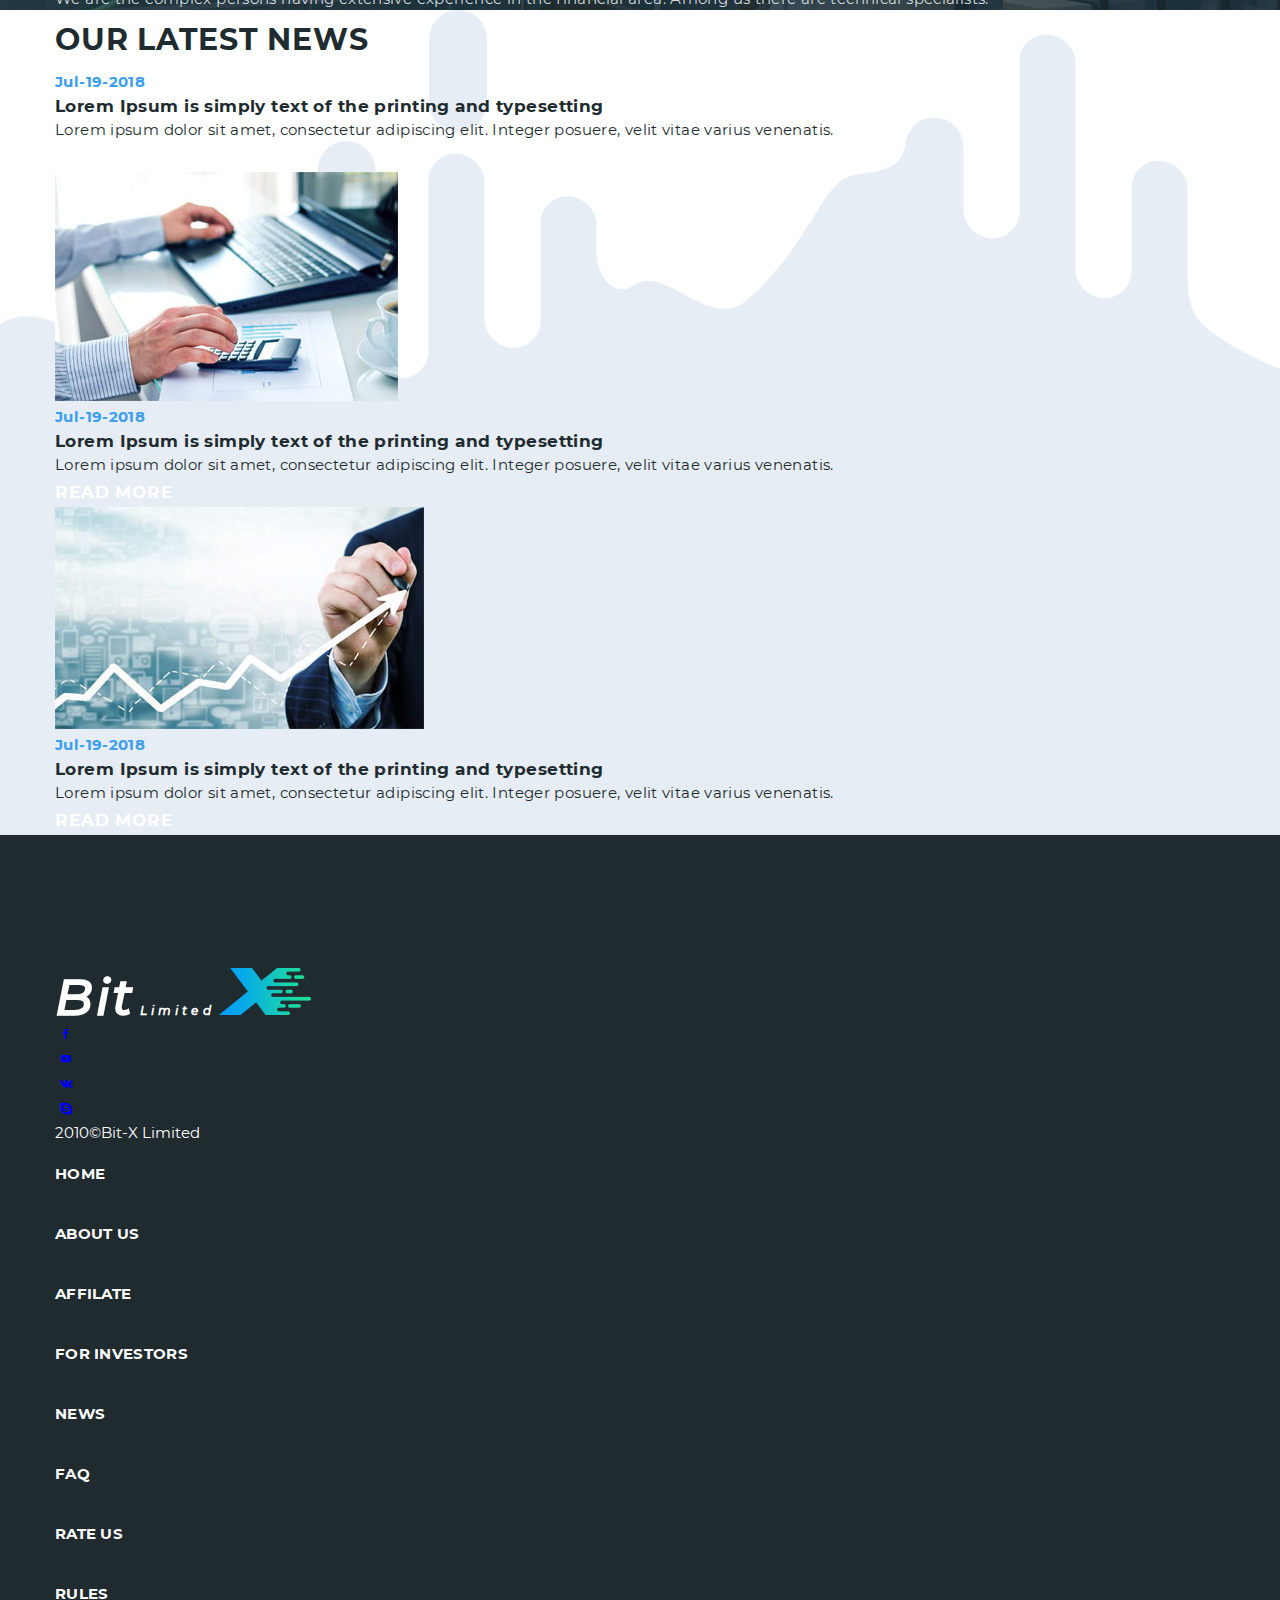
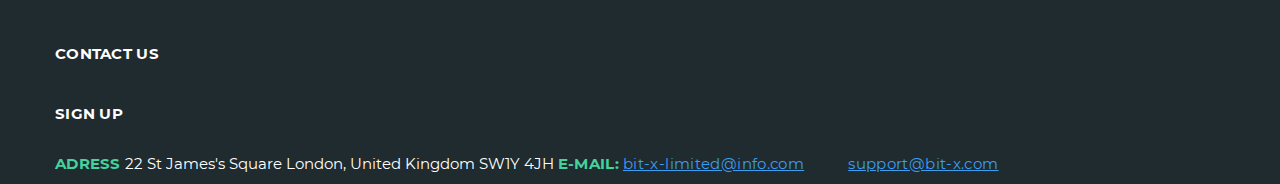
==== commit 401b6680: "Позиционированы начальные блоки 1 стр" ====
--- a/main.html
+++ b/main.html
@@ -87,66 +87,68 @@
     <!--Информация-->
     <div class="info" style="background-image: url(img/jpg/background1.jpg)">
         <div class="container">
-            <div class="toStart">
-                <h1>Forex trading with Bit-X:</h1>
-                <h2 class="captionLight">dependability and innovation in trading</h2>
-                <p class="textLight">A distinguished reputation, innovative approach and profitable working conditions
-                    are our main
-                    advantages and this is why we're the choice of over one million clients
-                </p>
-                <a href="#" class="btnFillGrad">get started now</a>
-            </div>
-            <div class="courses" style="background: white">
-                <ul>
-                    <li>
-                        <span class="icon-btc"></span>
-                        <span>Bitcoin (BTC):</span>
-                        <span>7 406,62 USD</span>
-                        <span>(10,21%)</span>
-                    </li>
-                    <li>
-                        <span class="icon-eth"></span>
-                        <span>Ethereum (ETH):</span>
-                        <span>498,21 USD</span>
-                        <span>(5,33%)</span>
-                    </li>
-                    <li>
-                        <span class="icon-ltc"></span>
-                        <span>Litecoin (LTC):</span>
-                        <span>91,19 USD</span>
-                        <span>(9,05%)</span>
-                    </li>
-                    <li>
-                        <span class="icon-btc"></span>
-                        <span>Bitcoin Cash (BCH):</span>
-                        <span>867,71 USD</span>
-                        <span>(9,14%)</span>
-                    </li>
-                </ul>
-            </div>
-            <div class="mainAdvs">
-                <ul class="mainAdvs">
-                    <li>
-                        <span class="icon-athens"></span>
-                        <span>official registration</span>
-                        <span>company</span>
-                    </li>
-                    <li>
-                        <span class="icon-ups"></span>
-                        <span>innovative</span>
-                        <span>approach</span>
-                    </li>
-                    <li>
-                        <span class="icon-paper"></span>
-                        <span>profitable working</span>
-                        <span>conditions</span>
-                    </li>
-                    <p class="textLight">are our <span class="btnFillColor1">MAIN ADVANTAGES</span> and this is why
-                        we're the choice of over one million clients.</p>
-                </ul>
-            </div>
-            <div class="diagram">
-                <!--Сюда вставить код диаграммы-->
+            <div class="clear">
+                <div class="toStart">
+                    <h1>Forex trading with Bit-X:</h1>
+                    <h2 class="captionLight">dependability and innovation in trading</h2>
+                    <p class="textLight">A distinguished reputation, innovative approach and profitable working
+                        conditions
+                        are our main advantages and this is why we're the choice of over one million clients
+                    </p>
+                    <a href="#" class="btnFillGrad">get started now</a>
+                </div>
+                <div class="courses" style="background: white">
+                    <ul>
+                        <li>
+                            <span class="icon-btc"></span>
+                            <span>Bitcoin (BTC):</span>
+                            <span>7 406,62 USD</span>
+                            <span>(10,21%)</span>
+                        </li>
+                        <li>
+                            <span class="icon-eth"></span>
+                            <span>Ethereum (ETH):</span>
+                            <span>498,21 USD</span>
+                            <span>(5,33%)</span>
+                        </li>
+                        <li>
+                            <span class="icon-ltc"></span>
+                            <span>Litecoin (LTC):</span>
+                            <span>91,19 USD</span>
+                            <span>(9,05%)</span>
+                        </li>
+                        <li>
+                            <span class="icon-btc"></span>
+                            <span>Bitcoin Cash (BCH):</span>
+                            <span>867,71 USD</span>
+                            <span>(9,14%)</span>
+                        </li>
+                    </ul>
+                </div>
+                <div class="mainAdvs">
+                    <ul class="mainAdvs">
+                        <li>
+                            <span class="icon-athens"></span>
+                            <span>official registration</span>
+                            <span>company</span>
+                        </li>
+                        <li>
+                            <span class="icon-ups"></span>
+                            <span>innovative</span>
+                            <span>approach</span>
+                        </li>
+                        <li>
+                            <span class="icon-paper"></span>
+                            <span>profitable working</span>
+                            <span>conditions</span>
+                        </li>
+                        <p class="textLight">are our <span class="btnFillColor1">MAIN ADVANTAGES</span> and this is why
+                            we're the choice of over one million clients.</p>
+                    </ul>
+                </div>
+                <div class="diagram">
+                    <!--Сюда вставить код диаграммы-->
+                </div>
             </div>
         </div>
     </div>
@@ -160,16 +162,22 @@
                 <p class="textLight">22 St James's Square London, United Kingdom SW1Y 4JH</p>
             </div>
             <div class="aboutInfo">
-                <p class="textLight">Lorem ipsum dolor sit amet, consectetur adipiscing elit. Integer velit vitae varius
+                <p class="textLight">Lorem ipsum dolor sit amet, consectetur adipiscing elit. Integer velit vitae
+                    varius
                     venenatis, sapien
-                    lectus aliquam mi, ut mattis libero ipsum vitae nunc. Morbi eu turpis laoreet, venenatis lacus vel,
+                    lectus aliquam mi, ut mattis libero ipsum vitae nunc. Morbi eu turpis laoreet, venenatis lacus
+                    vel,
                     consequat felis. Pellentesque aliquet facilisis diam et tincidunt. Fusce non felis eros. Etiam
                     convallis ultricies malesuada.</p>
-                <p class="textLight">Donec mattis aliquet massa, ac convallis est luctus vel. Sed vestibulum id leo ut
+                <p class="textLight">Donec mattis aliquet massa, ac convallis est luctus vel. Sed vestibulum id leo
+                    ut
                     finibus.
-                    Pellentesque leo erat, auctor in viverra in, pellentesque nec felis. Donec sollicitudin justo vitae
-                    massa commodo facilisis. Cras maximus, turpis at elementum vehicula, dolor diam posuere nunc, vel
-                    dictum quam erat et libero. Nam vitae elit vel orci sodales egestas venenatis vitae nisl. Integer
+                    Pellentesque leo erat, auctor in viverra in, pellentesque nec felis. Donec sollicitudin justo
+                    vitae
+                    massa commodo facilisis. Cras maximus, turpis at elementum vehicula, dolor diam posuere nunc,
+                    vel
+                    dictum quam erat et libero. Nam vitae elit vel orci sodales egestas venenatis vitae nisl.
+                    Integer
                     sit amet volutpat tortor. Vestibulum ornare nunc id accumsan sodales.</p>
                 <a href="#" class="btnFillColor1">more about us</a>
                 <a href="#" class="btnFillColor2">check the company</a>
@@ -180,9 +188,11 @@
     <div class="plans" style="background-image: url(img/jpg/background3.jpg)">
         <div class="plansInfo">
             <div class="container">
+                <div class="clear">
                 <div class="plansHead">
                     <h2 class="captionDark">OUR PLANS</h2>
-                    <p class="textDark">Lorem ipsum dolor sit amet, consectetur adipiscing elit. Integer posuere, velit
+                    <p class="textDark">Lorem ipsum dolor sit amet, consectetur adipiscing elit. Integer posuere,
+                        velit
                         vitae varius venenatis, sapien lectus aliquam mi, ut mattis libero ipsum vitae nunc.</p>
                 </div>
                 <div class="dailyPlan">
@@ -224,6 +234,7 @@
                     </div>
                 </div>
             </div>
+            </div>
         </div>
         <!--ВОПРОСЫ ПО КАЛЬКУЛЯТОРУ-->
         <div class="calculator">
@@ -267,7 +278,8 @@
                 <p class="textDark">Lorem ipsum dolor sit amet, consectetur adipiscing elit. Integer posuere, velit
                     vitae varius
                     venenatis, sapien lectus aliquam mi, ut mattis libero ipsum vitae nunc. Morbi eu turpis laoreet,
-                    venenatis lacus vel, consequat felis. Pellentesque aliquet facilisis diam et tincidunt. Fusce non
+                    venenatis lacus vel, consequat felis. Pellentesque aliquet facilisis diam et tincidunt. Fusce
+                    non
                     felis eros. Etiam convallis ultricies malesuada.</p>
                 <a href="#" class="btnFillGrad">LEARN MORE</a>
             </div>
@@ -452,13 +464,15 @@
                 <div class="whyUsItem">
                     <span class="icon-people"></span>
                     <span>CLOSE-KNIT TEAM</span>
-                    <p>We are the complex persons having extensive experience in the financial area. Among us there are
+                    <p>We are the complex persons having extensive experience in the financial area. Among us there
+                        are
                         technical specialists.</p>
                 </div>
                 <div class="whyUsItem">
                     <span class="icon-license"></span>
                     <span>GUARANTEE OF RELIABILITY</span>
-                    <p>We take care about management of a portfolio of each investor. Only the best projects and high
+                    <p>We take care about management of a portfolio of each investor. Only the best projects and
+                        high
                         percentage.</p>
                 </div>
                 <div class="whyUsItem">
@@ -470,7 +484,8 @@
                 <div class="whyUsItem">
                     <span class="icon-secure"></span>
                     <span>CLOSE-KNIT TEAM</span>
-                    <p>We are the complex persons having extensive experience in the financial area. Among us there are
+                    <p>We are the complex persons having extensive experience in the financial area. Among us there
+                        are
                         technical specialists.</p>
                 </div>
             </div>
@@ -502,7 +517,7 @@
             </div>
             <div class="newsItem3">
                 <div class="newsImage">
-                <img src="img/jpg/news3.jpg" alt="">
+                    <img src="img/jpg/news3.jpg" alt="">
                 </div>
                 <span>Jul-19-2018</span>
                 <p>Lorem Ipsum is simply text of the printing and typesetting </p>
@@ -514,7 +529,6 @@
         </div>
     </div>
 </div>
-<!--ПОДВАЛ-->
 <footer>
     <!--ИЗОБРАЖЕНИЕ????-->
     <div class="partners">
--- a/css/style.css
+++ b/css/style.css
@@ -22,6 +22,11 @@
     margin: auto;
     padding: 0 15px;
 }
+.clear::after {
+    content: '';
+    display: block;
+    clear: both;
+}
 /*MAIN*/
 .active1 {
     font-size: 15px;
@@ -44,6 +49,11 @@
 }
 .topMenu {
     background-color: #202b2f;
+}
+ul.menu li {
+    display: inline-block;
+    text-align: center;
+    margin-left: 40px;
 }
 .calculator {
     background: linear-gradient(to right, #3c9ef1, #44d29d);
@@ -91,6 +101,7 @@
     font-weight: bold;
 }
 .info h1 {
+    text-align: right;
     font-size: 60px;
     line-height: 60px;
     letter-spacing: 0.025em;
@@ -100,7 +111,9 @@
 }
 .toStart h2.captionLight {
     font-weight: normal;
-}
+    text-align: right;
+}
+
 .captionLight {
     font-size: 30px;
     line-height: 60px;
@@ -145,6 +158,10 @@
 ul.mainAdvs li span:nth-child(2), ul.mainAdvs li span:nth-child(3), .whyUsItem span:nth-child(2) {
     letter-spacing: 0.025em;
 }
+.courses {
+    width: 305px;
+    float: right;
+}
 .courses ul li span[class*="icon"] {
     font-size: 60px;
     color: #202b2f;
@@ -168,6 +185,15 @@
 }
 .mainAdvs li span[class*="icon"] {
     font-size: 40px;
+}
+.aboutUs, .info, .referral {
+    padding-top: 200px;
+    padding-bottom: 200px;
+}
+.license {
+    width: 470px;
+    margin-right: 55px;
+    float: left;
 }
 .license span.icon-columns {
     font-size: 65px;
@@ -175,6 +201,10 @@
     -webkit-background-clip: text;
     color: transparent;
 }
+.dailyPlan {
+    width: 570px;
+    float: left;
+}
 .dailyPlanInfo span:nth-child(2), .afterPlanInfo span:nth-child(2) {
     font-size: 90px;
     line-height: 40px;
@@ -213,6 +243,10 @@
     line-height: 30px;
     color: #202b2f;
     letter-spacing: 0.025em;
+}
+.calculator  .container>div, a {
+    margin-right: 40px;
+    display: inline-block;
 }
 .calculator label {
     font-size: 15px;
@@ -329,6 +363,9 @@
 }
 footer {
     background-color: #202b2f;
+}
+.footerMenu {
+
 }
 .footerMenu .logo span {
     color: #ffffff;
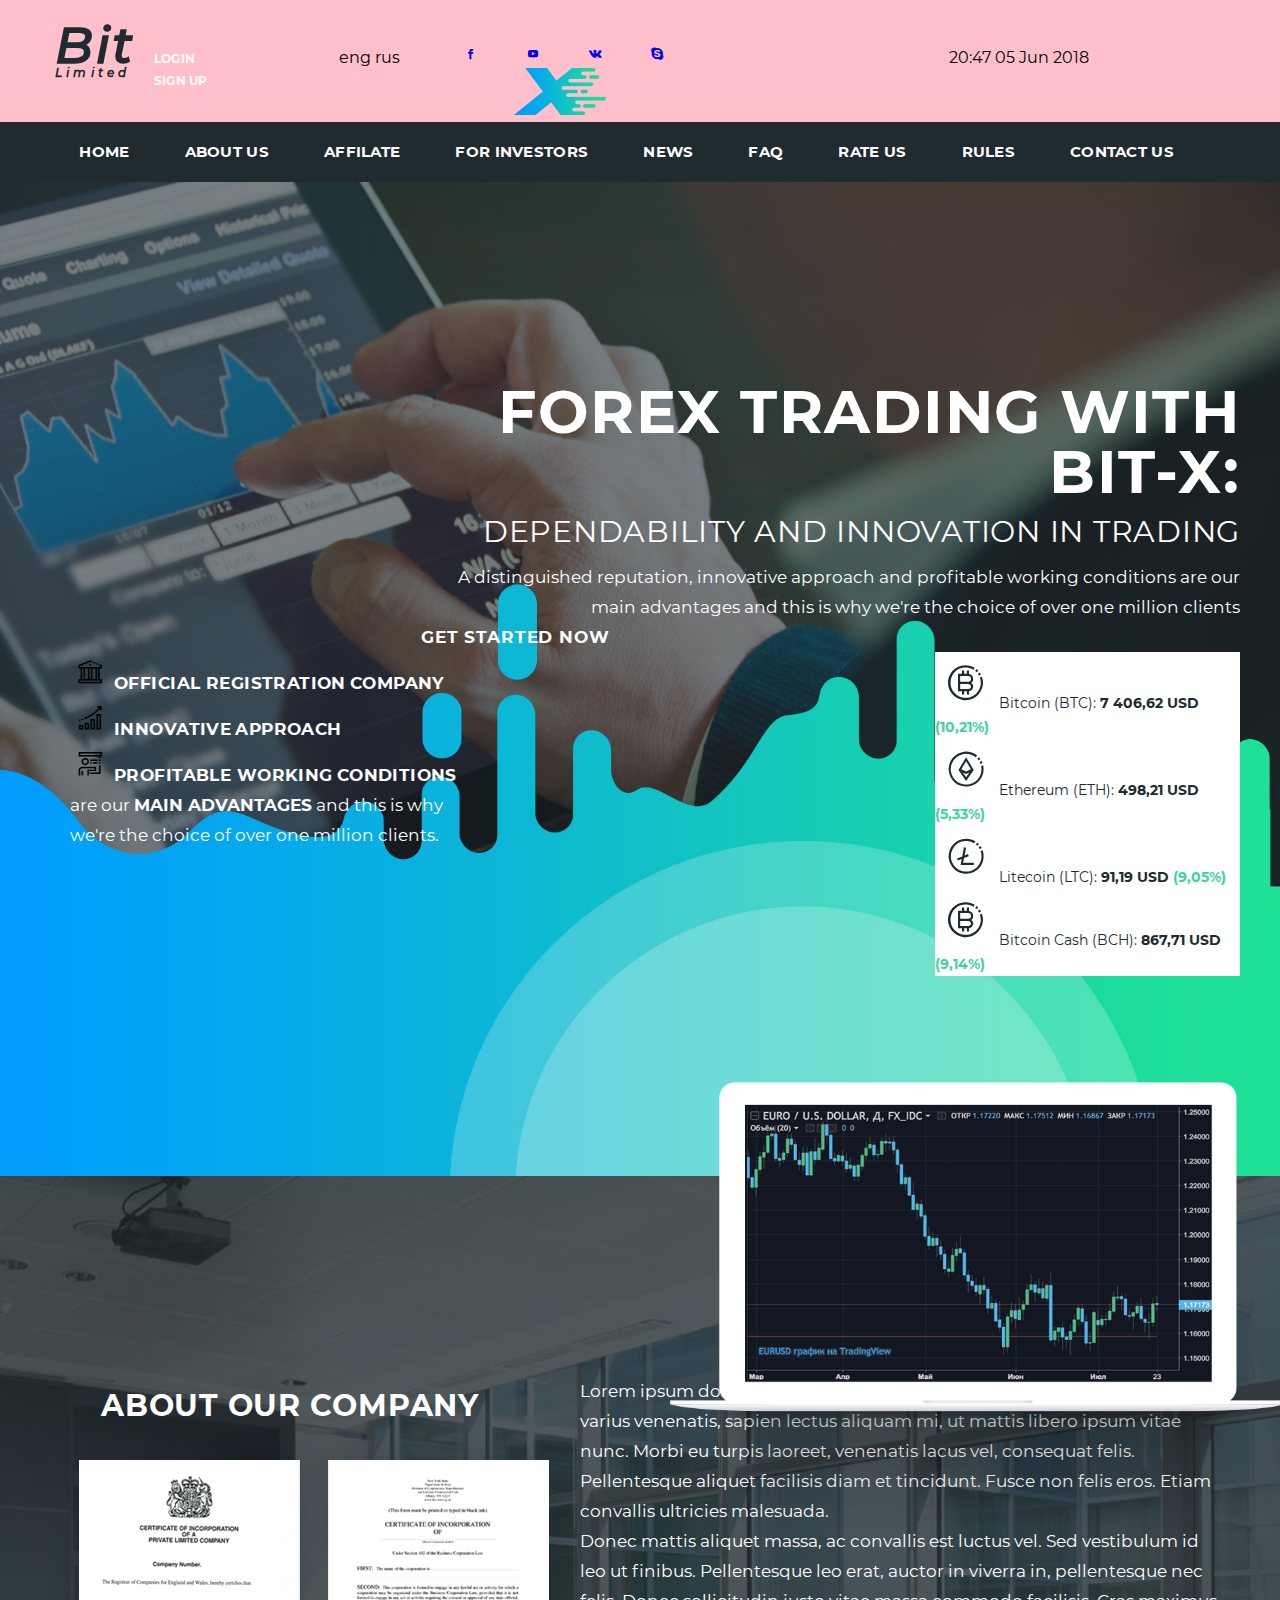
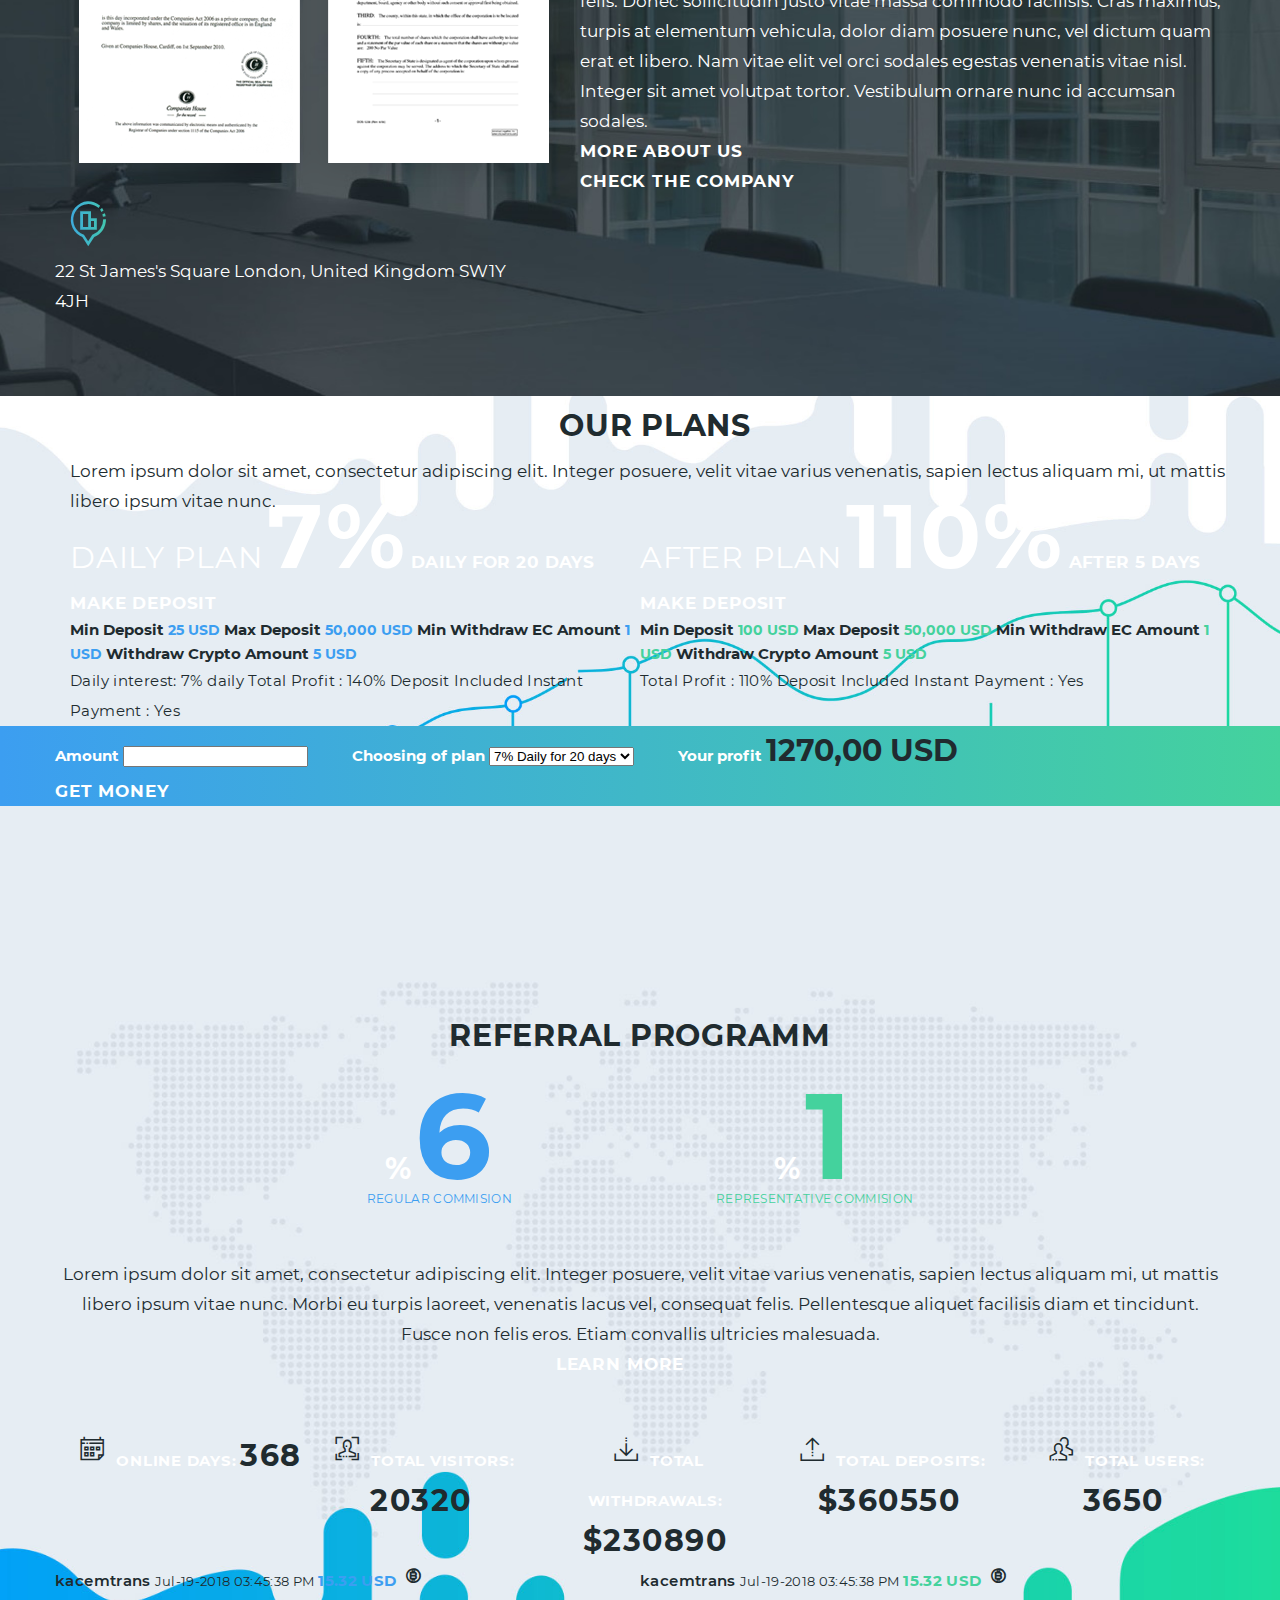
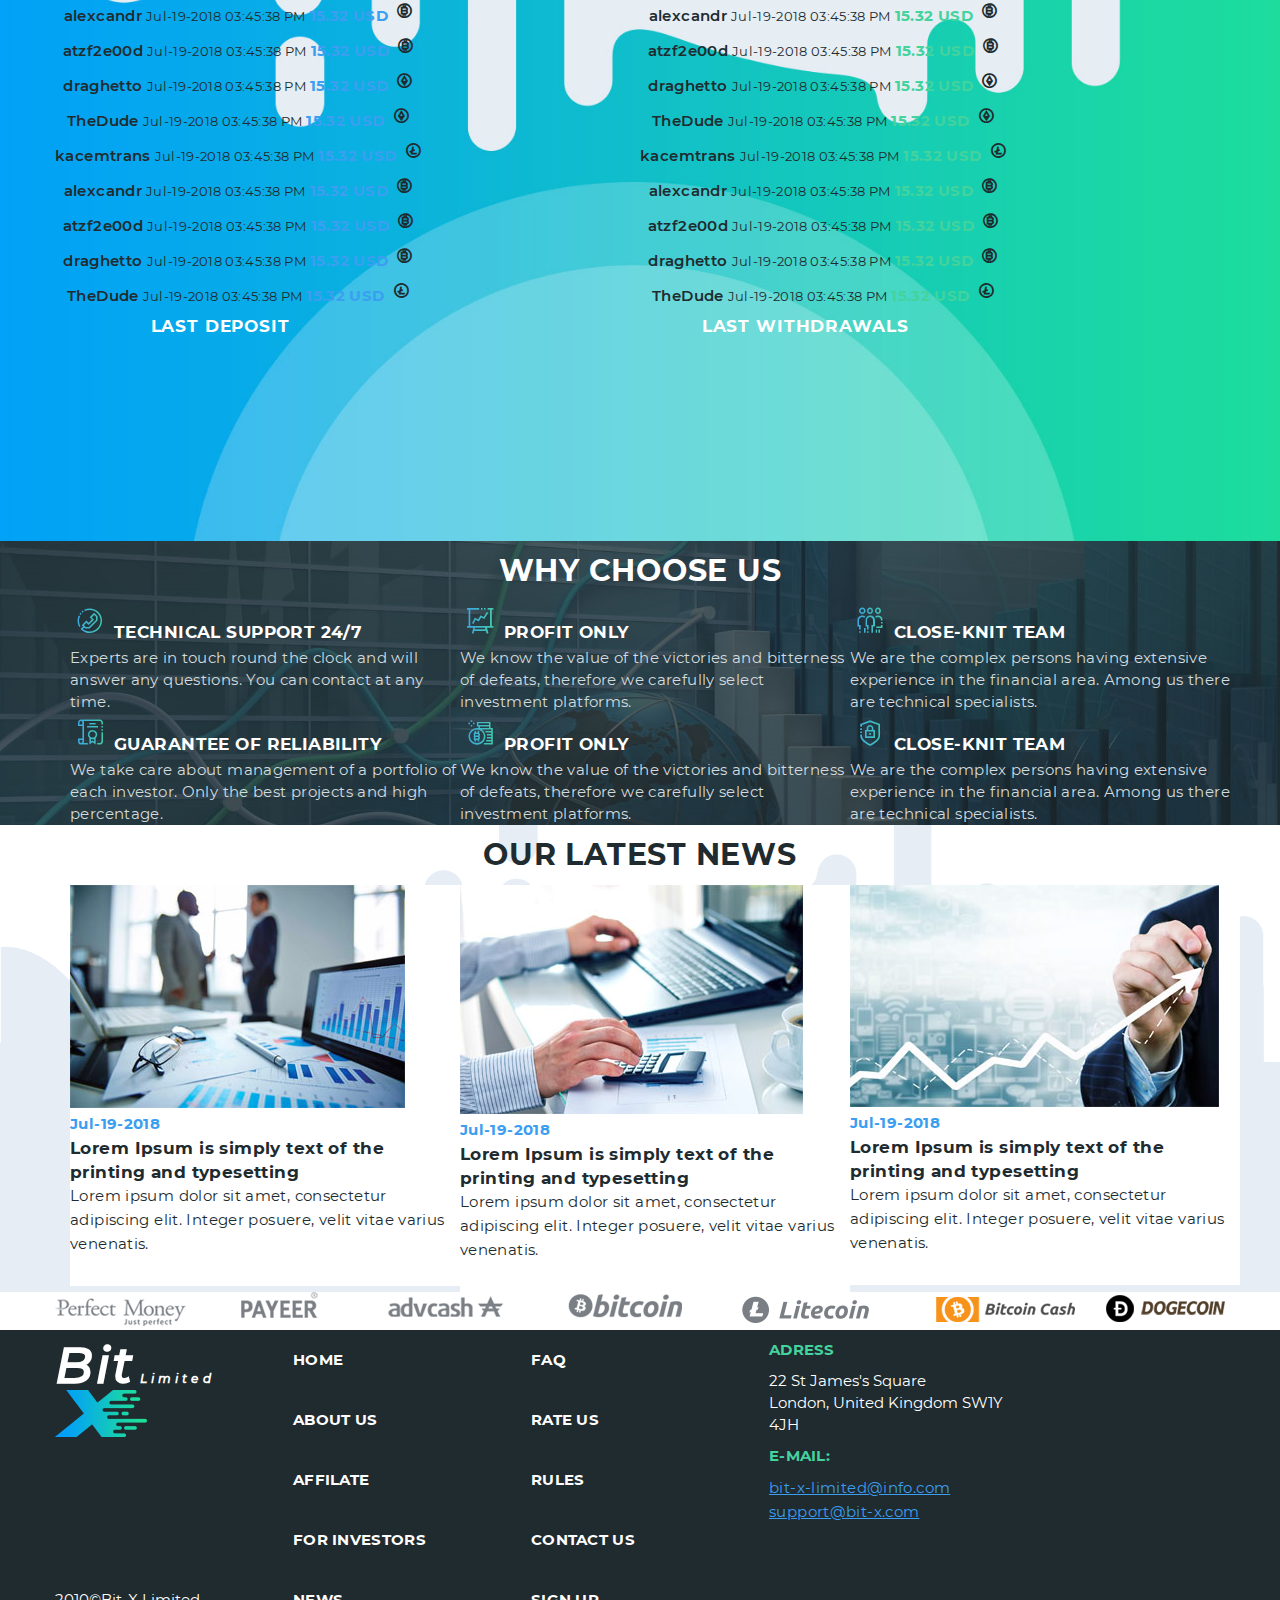
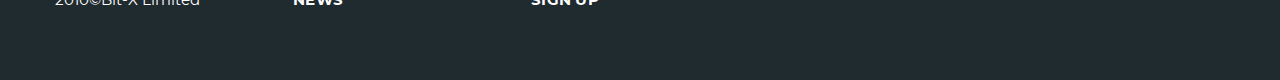
==== commit 95c4ab67: "Применено позиционирование, мелкие исправления" ====
--- a/main.html
+++ b/main.html
@@ -12,39 +12,45 @@
 <header>
     <div class="topBar">
         <div class="container">
-            <div class="logo">
-                <span>Bit</span>
-                <span>Limited</span>
-                <img src="img/png/logo.png" alt="">
-            </div>
-            <div class="login">
-                <a href="#" class="btnFillColor3">LOGIN</a>
-                <a href="#" class="btnFillColor4">SIGN UP</a>
-            </div>
-            <div class="langSwitch">
-                <span></span>
-                <span></span>
-            </div>
-            <div class="socLinks">
-                <ul>
-                    <li>
-                        <a href="#"><span class="icon-soc3"></span></a>
-                    </li>
-                    <li>
-                        <a href="#"><span class="icon-soc2"></span></a>
-                    </li>
-                    <li>
-                        <a href="#"><span class="icon-soc1"></span></a>
-                    </li>
-                    <li>
-                        <a href="#"><span class="icon-skype"></span></a>
-                    </li>
-                </ul>
-            </div>
-            <div class="watches">
-                <span></span>
-                <span></span>
-                <span></span>
+            <div class="table">
+                <div class="logo tCell">
+                    <div class="bitLimited">
+                        <span>Bit</span>
+                        <span>Limited</span>
+                        <div class="image">
+                            <img src="img/png/logo.png" alt="" class="">
+                        </div>
+                    </div>
+                </div>
+                <div class="login tCell">
+                    <a href="#" class="btnFillColor3">LOGIN</a>
+                    <a href="#" class="btnFillColor4">SIGN UP</a>
+                </div>
+                <div class="langSwitch tCell">
+                    <span>eng</span>
+                    <span>rus</span>
+                </div>
+                <div class="socLinks tCell">
+                    <ul>
+                        <li>
+                            <a href="#"><span class="icon-soc3"></span></a>
+                        </li>
+                        <li>
+                            <a href="#"><span class="icon-soc2"></span></a>
+                        </li>
+                        <li>
+                            <a href="#"><span class="icon-soc1"></span></a>
+                        </li>
+                        <li>
+                            <a href="#"><span class="icon-skype"></span></a>
+                        </li>
+                    </ul>
+                </div>
+                <div class="watches tCell">
+                    <span>20:47</span>
+                    <span>05 Jun</span>
+                    <span>2018</span>
+                </div>
             </div>
         </div>
     </div>
@@ -142,12 +148,14 @@
                             <span>profitable working</span>
                             <span>conditions</span>
                         </li>
-                        <p class="textLight">are our <span class="btnFillColor1">MAIN ADVANTAGES</span> and this is why
-                            we're the choice of over one million clients.</p>
+                        <p class="textLight">are our <b>MAIN ADVANTAGES</b> and this is why<br>we're the choice of
+                            over
+                            one million clients.
+                        </p>
                     </ul>
                 </div>
                 <div class="diagram">
-                    <!--Сюда вставить код диаграммы-->
+                    <img src="img/png/macbook-air.png" alt="">
                 </div>
             </div>
         </div>
@@ -189,51 +197,51 @@
         <div class="plansInfo">
             <div class="container">
                 <div class="clear">
-                <div class="plansHead">
-                    <h2 class="captionDark">OUR PLANS</h2>
-                    <p class="textDark">Lorem ipsum dolor sit amet, consectetur adipiscing elit. Integer posuere,
-                        velit
-                        vitae varius venenatis, sapien lectus aliquam mi, ut mattis libero ipsum vitae nunc.</p>
-                </div>
-                <div class="dailyPlan">
-                    <div class="dailyPlanInfo">
-                        <span class="captionLight">DAILY PLAN</span>
-                        <span>7%</span>
-                        <span>Daily For 20 Days</span>
-                        <a href="#" class="btnFillColor1">MAKE DEPOSIT</a>
+                    <div class="plansHead">
+                        <h2 class="captionDark">OUR PLANS</h2>
+                        <p class="textDark">Lorem ipsum dolor sit amet, consectetur adipiscing elit. Integer posuere,
+                            velit
+                            vitae varius venenatis, sapien lectus aliquam mi, ut mattis libero ipsum vitae nunc.</p>
                     </div>
-                    <div class="dailyPlanText">
-                        <span>Min Deposit</span>
-                        <span>25 USD</span>
-                        <span>Max Deposit</span>
-                        <span>50,000 USD</span>
-                        <span>Min Withdraw EC Amount</span>
-                        <span>1 USD</span>
-                        <span> Withdraw Crypto Amount</span>
-                        <span>5 USD</span>
-                        <p>Daily interest: 7% daily Total Profit : 140% Deposit Included Instant Payment : Yes</p>
+                    <div class="dailyPlan">
+                        <div class="dailyPlanInfo">
+                            <span class="captionLight">DAILY PLAN</span>
+                            <span>7%</span>
+                            <span>Daily For 20 Days</span>
+                            <a href="#" class="btnFillColor1">MAKE DEPOSIT</a>
+                        </div>
+                        <div class="dailyPlanText">
+                            <span>Min Deposit</span>
+                            <span>25 USD</span>
+                            <span>Max Deposit</span>
+                            <span>50,000 USD</span>
+                            <span>Min Withdraw EC Amount</span>
+                            <span>1 USD</span>
+                            <span> Withdraw Crypto Amount</span>
+                            <span>5 USD</span>
+                            <p>Daily interest: 7% daily Total Profit : 140% Deposit Included Instant Payment : Yes</p>
+                        </div>
                     </div>
-                </div>
-                <div class="afterPlan">
-                    <div class="afterPlanInfo">
-                        <span class="captionLight">AFTER PLAN</span>
-                        <span>110%</span>
-                        <span>After 5 Days</span>
-                        <a href="#" class="btnFillColor2">MAKE DEPOSIT</a>
+                    <div class="afterPlan">
+                        <div class="afterPlanInfo">
+                            <span class="captionLight">AFTER PLAN</span>
+                            <span>110%</span>
+                            <span>After 5 Days</span>
+                            <a href="#" class="btnFillColor2">MAKE DEPOSIT</a>
+                        </div>
+                        <div class="afterPlanText">
+                            <span>Min Deposit</span>
+                            <span>100 USD</span>
+                            <span>Max Deposit</span>
+                            <span>50,000 USD</span>
+                            <span>Min Withdraw EC Amount</span>
+                            <span>1 USD</span>
+                            <span> Withdraw Crypto Amount</span>
+                            <span>5 USD</span>
+                            <p>Total Profit : 110% Deposit Included Instant Payment : Yes</p>
+                        </div>
                     </div>
-                    <div class="afterPlanText">
-                        <span>Min Deposit</span>
-                        <span>100 USD</span>
-                        <span>Max Deposit</span>
-                        <span>50,000 USD</span>
-                        <span>Min Withdraw EC Amount</span>
-                        <span>1 USD</span>
-                        <span> Withdraw Crypto Amount</span>
-                        <span>5 USD</span>
-                        <p>Total Profit : 110% Deposit Included Instant Payment : Yes</p>
-                    </div>
-                </div>
-            </div>
+                </div>
             </div>
         </div>
         <!--ВОПРОСЫ ПО КАЛЬКУЛЯТОРУ-->
@@ -265,9 +273,6 @@
                 <span>%</span>
                 <span>6</span>
                 <p>REGULAR COMMISION</p>
-            </div>
-            <div>
-                <img src="img/png/&.png" alt="">
             </div>
             <div class="commission2">
                 <span>%</span>
@@ -283,7 +288,7 @@
                     felis eros. Etiam convallis ultricies malesuada.</p>
                 <a href="#" class="btnFillGrad">LEARN MORE</a>
             </div>
-            <div class="statistics">
+            <div class="statistics clear">
                 <ul class="statistics">
                     <li>
                         <span class="icon-calendar"></span>
@@ -448,7 +453,7 @@
     <div class="whyUs" style="background-image: url(img/jpg/background6.jpg)">
         <div class="container">
             <h2 class="captionLight">WHY CHOOSE US</h2>
-            <div class="whyUsItems">
+            <div class="whyUsItems clear">
                 <div class="whyUsItem">
                     <span class="icon-phone"></span>
                     <span>TECHNICAL SUPPORT 24/7</span>
@@ -495,36 +500,40 @@
     <div class="news" style="background-image: url(img/png/background7.png)">
         <div class="container">
             <h2 class="captionDark">OUR LATEST NEWS</h2>
-            <div class="newsItem">
-                <div class="newsImage"></div>
-                <span>Jul-19-2018</span>
-                <p>Lorem Ipsum is simply text of the printing and typesetting </p>
-                <p class="newsText">Lorem ipsum dolor sit amet, consectetur adipiscing elit. Integer posuere, velit
-                    vitae varius
-                    venenatis.</p>
-                <a href="#" class="btnFillGrad">READ MORE</a>
-            </div>
-            <div class="newsItem2">
-                <div class="newsImage">
-                    <img src="img/jpg/news2.jpg" alt="">
-                </div>
-                <span>Jul-19-2018</span>
-                <p>Lorem Ipsum is simply text of the printing and typesetting </p>
-                <p class="newsText">Lorem ipsum dolor sit amet, consectetur adipiscing elit. Integer posuere, velit
-                    vitae varius
-                    venenatis.</p>
-                <a href="#" class="btnFillGrad">READ MORE</a>
-            </div>
-            <div class="newsItem3">
-                <div class="newsImage">
-                    <img src="img/jpg/news3.jpg" alt="">
-                </div>
-                <span>Jul-19-2018</span>
-                <p>Lorem Ipsum is simply text of the printing and typesetting </p>
-                <p class="newsText">Lorem ipsum dolor sit amet, consectetur adipiscing elit. Integer posuere, velit
-                    vitae varius
-                    venenatis.</p>
-                <a href="#" class="btnFillGrad">READ MORE</a>
+            <div class="clear">
+                <div class="newsItem">
+                    <div class="newsImage">
+                        <img src="img/jpg/news1.jpg" alt="">
+                    </div>
+                    <span>Jul-19-2018</span>
+                    <p>Lorem Ipsum is simply text of the printing and typesetting </p>
+                    <p class="newsText">Lorem ipsum dolor sit amet, consectetur adipiscing elit. Integer posuere, velit
+                        vitae varius
+                        venenatis.</p>
+                    <a href="#" class="btnFillGrad">READ MORE</a>
+                </div>
+                <div class="newsItem">
+                    <div class="newsImage">
+                        <img src="img/jpg/news2.jpg" alt="">
+                    </div>
+                    <span>Jul-19-2018</span>
+                    <p>Lorem Ipsum is simply text of the printing and typesetting </p>
+                    <p class="newsText">Lorem ipsum dolor sit amet, consectetur adipiscing elit. Integer posuere, velit
+                        vitae varius
+                        venenatis.</p>
+                    <a href="#" class="btnFillGrad">READ MORE</a>
+                </div>
+                <div class="newsItem">
+                    <div class="newsImage">
+                        <img src="img/jpg/news3.jpg" alt="">
+                    </div>
+                    <span>Jul-19-2018</span>
+                    <p>Lorem Ipsum is simply text of the printing and typesetting </p>
+                    <p class="newsText">Lorem ipsum dolor sit amet, consectetur adipiscing elit. Integer posuere, velit
+                        vitae varius
+                        venenatis.</p>
+                    <a href="#" class="btnFillGrad">READ MORE</a>
+                </div>
             </div>
         </div>
     </div>
@@ -533,27 +542,12 @@
     <!--ИЗОБРАЖЕНИЕ????-->
     <div class="partners">
         <div class="container">
-            <ul class="partners">
-                <li>
-                    <a href="#"></a>
-                </li>
-                <li>
-                    <a href="#"></a>
-                </li>
-                <li>
-                    <a href="#"></a>
-                </li>
-                <li>
-                    <a href="#"></a>
-                </li>
-                <li>
-                    <a href="#"></a>
-                </li>
-                <li>
-                    <a href="#"></a>
-                </li>
-                <li>
-                    <a href="#"></a>
+            <ul class="partners table">
+                <li class="tCell">
+                <img src="img/png/partners1.png" alt="">
+                </li>
+                <li class="tCell">
+                <img src="img/png/partners2.png" alt="">
                 </li>
             </ul>
         </div>
@@ -564,9 +558,7 @@
                 <span>Bit</span>
                 <span>Limited</span>
                 <img src="img/png/logo.png" alt="">
-            </div>
-            <div class="socLinks">
-                <ul>
+                <ul class="socLinks">
                     <li>
                         <a href="#"><span class="icon-soc3"></span></a>
                     </li>
@@ -622,7 +614,7 @@
             </div>
             <div class="contacts">
                 <span>ADRESS</span>
-                <span class="type3">22 St James's Square London, United Kingdom SW1Y 4JH</span>
+                <span class="type3">22 St James's Square<br>London, United Kingdom SW1Y 4JH</span>
                 <span>E-MAIL:</span>
                 <a href="#">bit-x-limited@info.com</a>
                 <a href="#">support@bit-x.com</a>
--- a/css/style.css
+++ b/css/style.css
@@ -44,16 +44,56 @@
     text-transform: uppercase;
     color: #44d29d;
 }
+.table {
+    display: table;
+    width: 100%;
+}
+.tRow {
+    display: table-row;
+}
+.tCell {
+    display: table-cell;
+}
 .topBar {
-    background-color: white ;
+    background-color: pink ;
+    padding-top: 30px;
+    padding-bottom: 30px;
+    display: table;
+    width: 100%;
+    vertical-align: middle;
+}
+.image {
+    position: absolute;
+    left: 459px;
+    top: 33px;
+    width: 92px;
+    height: 47px;
+    z-index: 8;
+}
+
+.bitLimited {
+    position: relative;
+    width: 50px;
+    height: 50px;
+}
+.bitLimited span {
+    display: block;
+    margin-top: 5px;
 }
 .topMenu {
     background-color: #202b2f;
+    text-align: right;
 }
 ul.menu li {
     display: inline-block;
-    text-align: center;
-    margin-left: 40px;
+    margin-right: 11px;
+}
+.toStart {
+    padding-left: 30%;
+}
+.toStart p {
+    display: block;
+    text-align: right;
 }
 .calculator {
     background: linear-gradient(to right, #3c9ef1, #44d29d);
@@ -89,6 +129,14 @@
     font-style: italic;
     font-weight: bold;
 }
+.socLinks ul {
+    display: table;
+    width: 50px;
+}
+.socLinks ul li {
+    display: table-cell;
+    margin-right: 15px;
+}
 .socLinks [class*="icon"] {
     font-size: 22px;
     line-height: 22px;
@@ -120,6 +168,7 @@
     letter-spacing: 0.025em;
     color: #ffffff;
     text-transform: uppercase;
+    text-align: center;
 }
 .captionDark {
     font-size: 30px;
@@ -127,6 +176,7 @@
     letter-spacing: 0.025em;
     color: #202b2f;
     text-transform: uppercase;
+    text-align: center;
 }
 .textLight {
     font-size: 17px;
@@ -186,6 +236,20 @@
 .mainAdvs li span[class*="icon"] {
     font-size: 40px;
 }
+.clear {
+    width: 1200px;
+    position: relative;
+    padding: 0 15px;
+}
+.diagram img {
+    position: absolute;
+    left: 615px;
+    top: 700px;
+    width: 615px;
+    height: 470px;
+    z-index: 260;
+}
+
 .aboutUs, .info, .referral {
     padding-top: 200px;
     padding-bottom: 200px;
@@ -266,6 +330,22 @@
     font-weight: bold;
     color: #202b2f;
 }
+/*REFFERALS*/
+.referral {
+    text-align: center;
+}
+.commission1, .commission2 {
+    display: inline-block;
+    vertical-align: middle;
+    padding-top: 50px;
+    padding-bottom: 50px;
+}
+.commission1 {
+    padding-right: 100px;
+}
+.commission2 {
+    padding-left: 100px;
+}
 .commission1 span:first-child, .commission2 span:first-child {
     font-size: 30px;
     line-height: 40px;
@@ -292,6 +372,13 @@
 }
 .commission2 p {
     color: #44d29d;
+}
+.statistics {
+    margin-top: 50px;
+}
+ul.statistics li {
+    float: left;
+    width: 20%;
 }
 ul.statistics li span[class*="icon"] {
     font-size: 40px;
@@ -312,6 +399,9 @@
     font-weight: bold;
     color: #202b2f;
 }
+.lastDep {
+    float: left;
+}
 ul.lastDep li span, ul.lastWithdrawals li span {
     letter-spacing: 0.025em;
     line-height: 30px;
@@ -337,13 +427,22 @@
     font-size: 24px;
     font-weight: bold;
 }
+.whyUsItem {
+    float: left;
+    width: 33.3333%;
+}
 .whyUsItem p {
     font-size: 15px;
     line-height: 22px;
     letter-spacing: 0.025em;
     color: #d4dbde;
 }
-div[class*="newsItem"] span {
+.newsItem {
+    background-color: white;
+    float: left;
+    width: 33.3333%;
+}
+.newsItem span {
     font-size: 15px;
     line-height: 24px;
     letter-spacing: 0.025em;
@@ -365,10 +464,31 @@
     background-color: #202b2f;
 }
 .footerMenu {
-
-}
-.footerMenu .logo span {
-    color: #ffffff;
+    padding-bottom: 50px;
+}
+.footerMenu .socLinks {
+}
+.footerMenu .logo span:not([class*='icon']) {
+    color: #ffffff;
+}
+.footerMenu .logo, .footerMenu .menuCol1, .footerMenu .menuCol2, .footerMenu .contacts {
+    display: inline-block;
+    width: 20%;
+}
+.footerMenu .contacts {
+    vertical-align: top;
+}
+.footerMenu .contacts span, a {
+    display: block;
+}
+.partners {
+    background-color: #ffffff;
+}
+.partners .tCell {
+    vertical-align: middle;
+}
+.partners li:last-child img {
+    margin-left: 60px;
 }
 footer div.menuCol1 li a, div.menuCol2 li a {
     font-size: 15px;
@@ -392,6 +512,14 @@
     text-transform: uppercase;
     color: #44d29d;
 }
+
+
+
+
+
+
+
+
 
 
 
@@ -426,6 +554,11 @@
     font-weight: bold;
     color: #ffffff;
 }
+.accountInfo .avatar, .accountInfo .settings, .accountInfo .dates, .accountInfo .balance, .accountInfo .deps{
+    display: inline-block;
+    vertical-align: middle;
+}
+
 .myAccount img {
     width: 32px;
     height: 32px;
@@ -468,6 +601,13 @@
     text-transform: uppercase;
     color: #ffffff;
 }
+.accountMenu {
+    float: left;
+    margin-right: 10px;
+}
+.accountMenu span {
+    display: block;
+}
 .accountMenu span:not([class*="icon"]):not([class*="active"]) {
     font-size: 15px;
     line-height: 60px;
@@ -483,6 +623,9 @@
     letter-spacing: 0.02em;
     text-transform: uppercase;
     color: #202b2f;
+}
+.refAccInfo .table {
+    width: 100%;
 }
 .refAcc a {
     font-size: 17px;
@@ -497,6 +640,7 @@
     font-weight: bold;
     color: #3c9ef1;
 }
-.table.type4 {
-    text-transform: uppercase;
-}
+.refInfo .table * {
+    vertical-align: middle;
+}
+
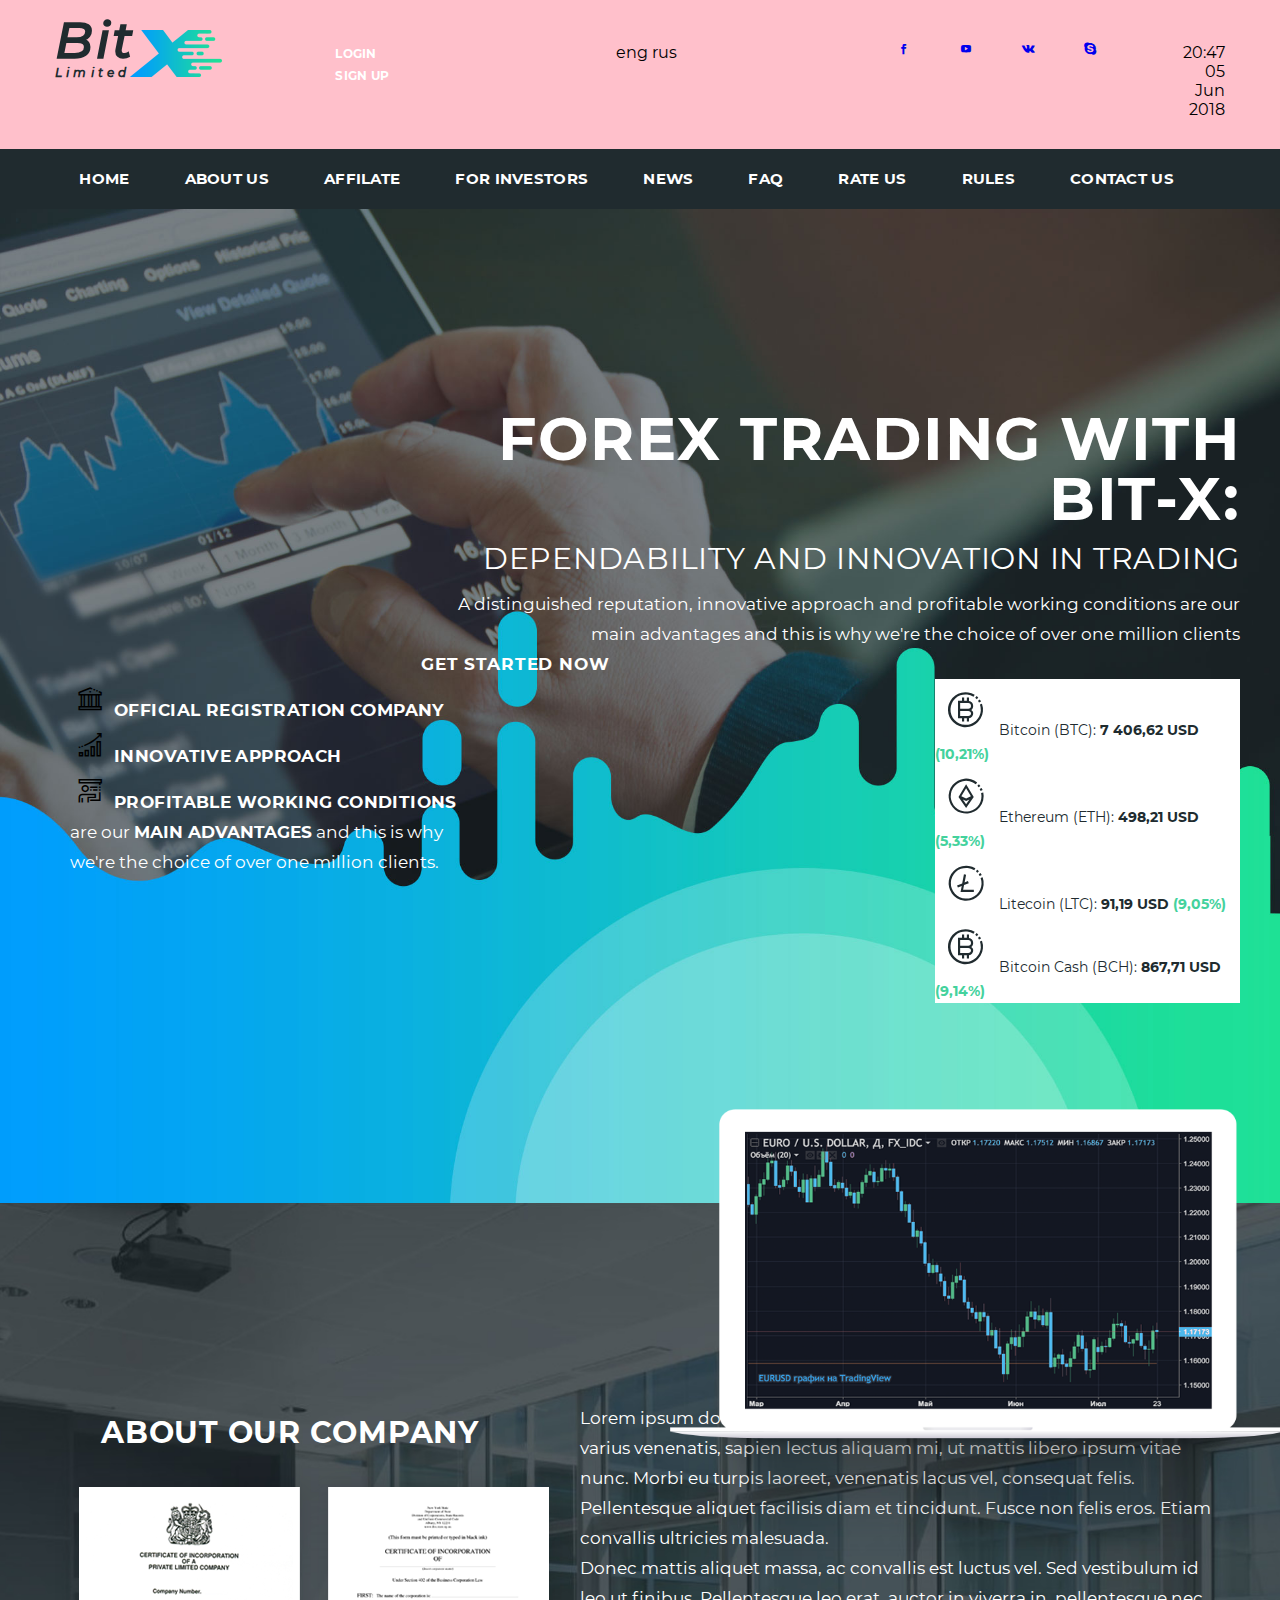
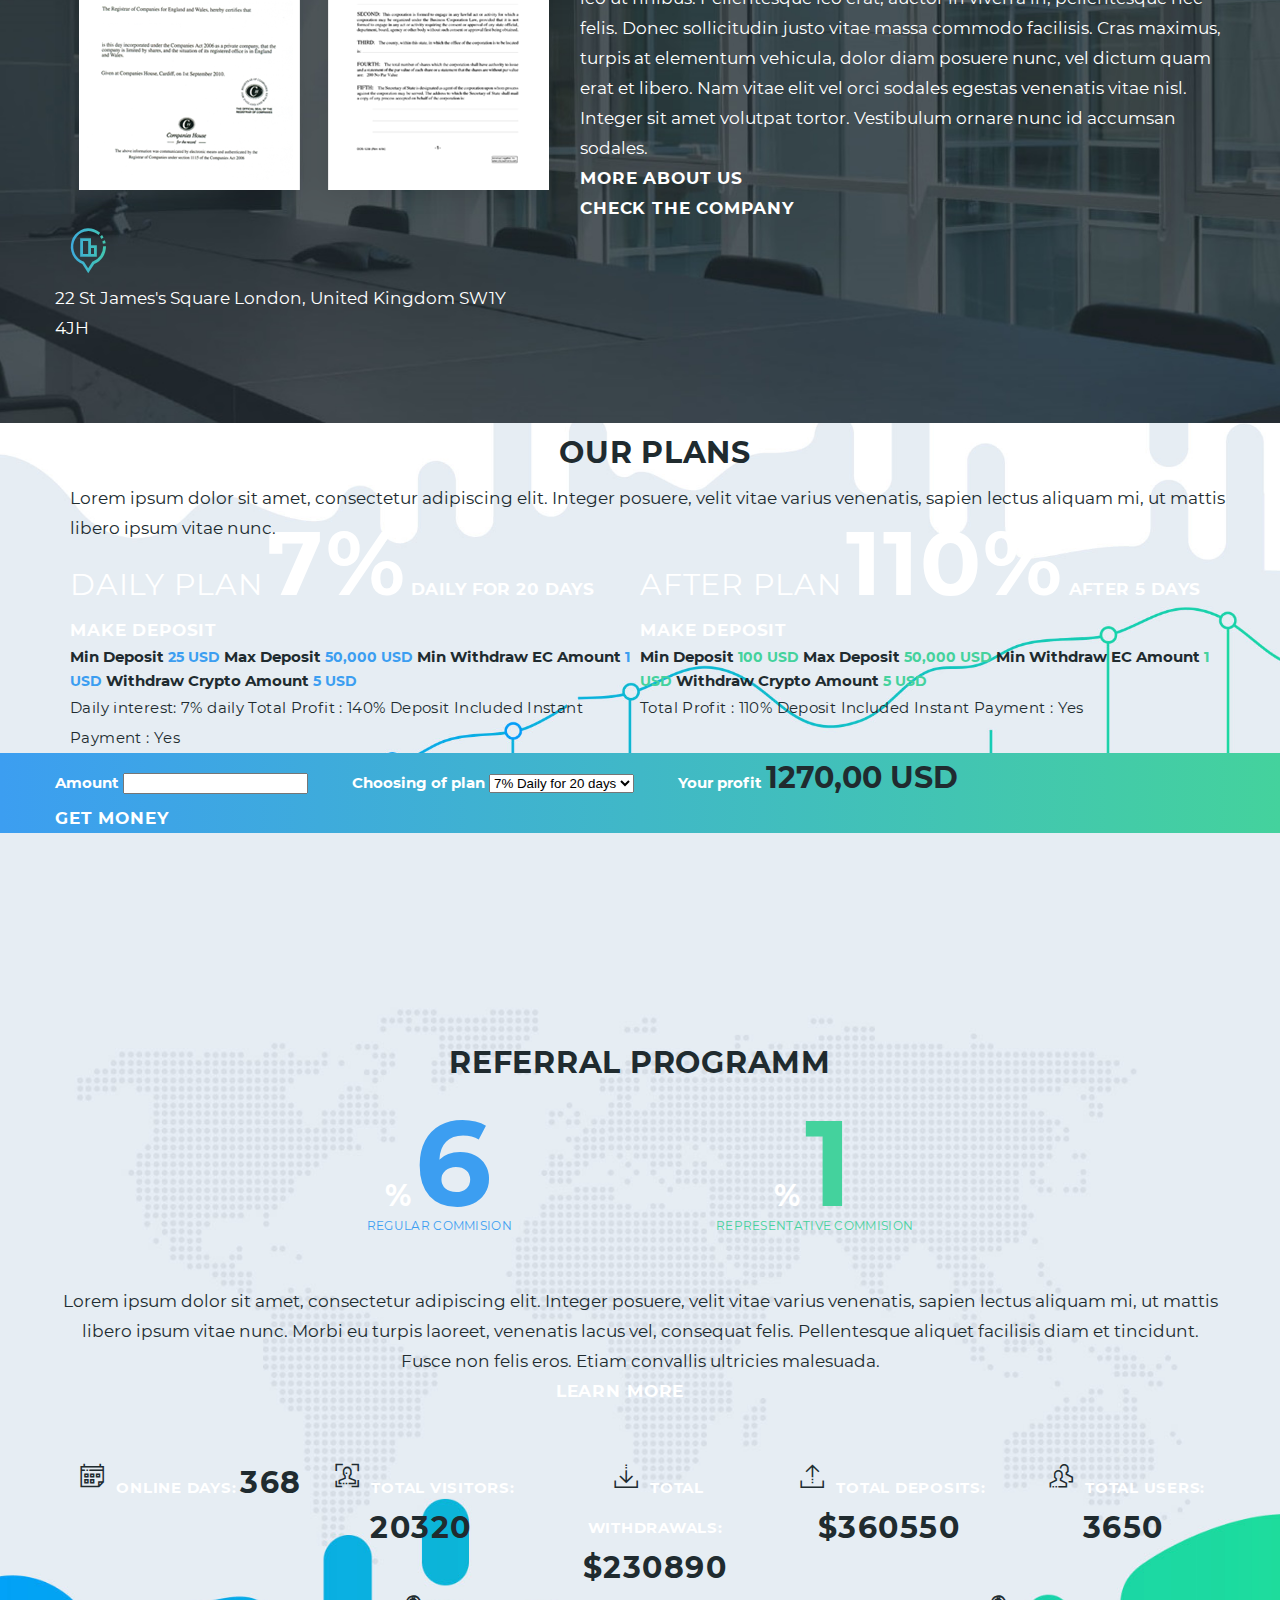
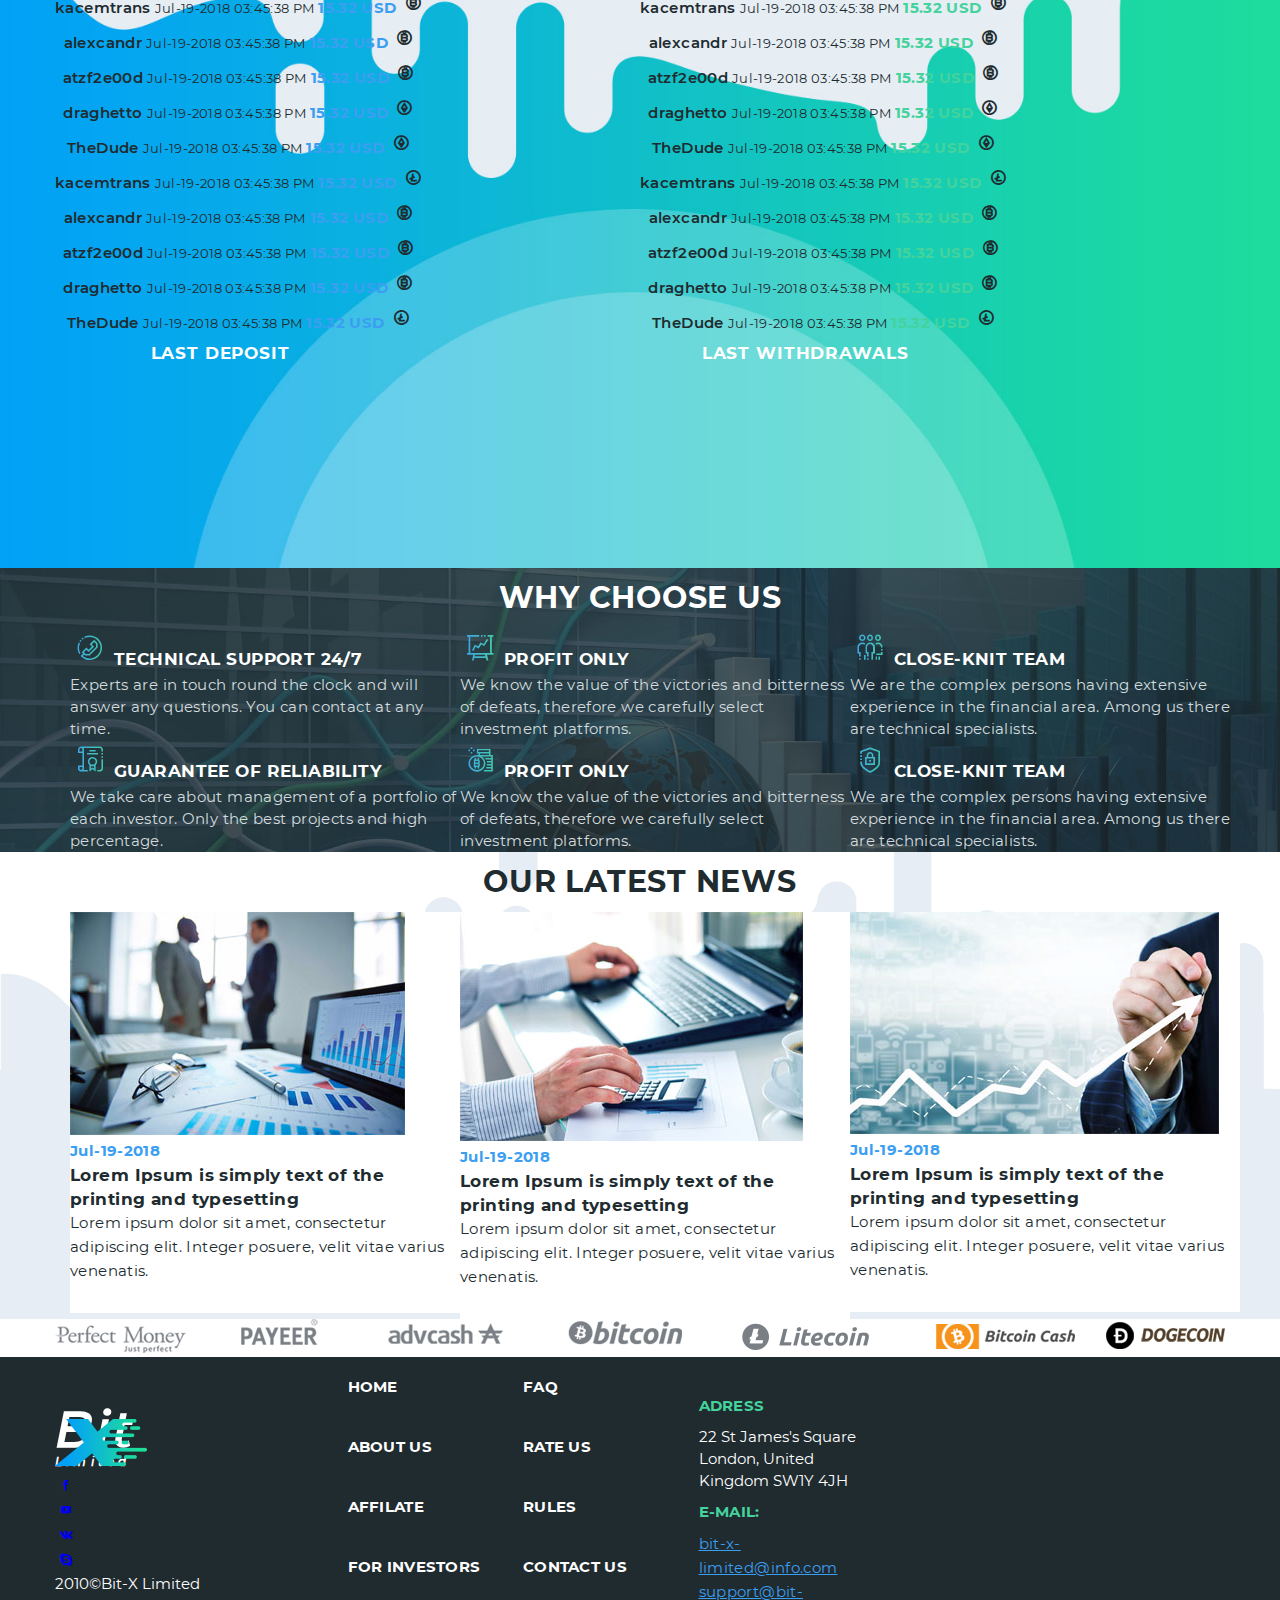
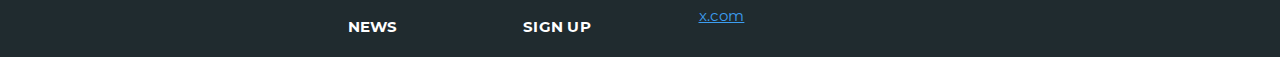
==== commit 33a599c9: "Исправлена иконка" ====
--- a/main.html
+++ b/main.html
@@ -13,13 +13,11 @@
     <div class="topBar">
         <div class="container">
             <div class="table">
-                <div class="logo tCell">
-                    <div class="bitLimited">
-                        <span>Bit</span>
+                <div class="tCell">
+                    <div class="logo">
+                        <span>Bit</span><br>
                         <span>Limited</span>
-                        <div class="image">
-                            <img src="img/png/logo.png" alt="" class="">
-                        </div>
+                        <img src="img/png/logo.png" alt="" class="x">
                     </div>
                 </div>
                 <div class="login tCell">
@@ -544,80 +542,84 @@
         <div class="container">
             <ul class="partners table">
                 <li class="tCell">
-                <img src="img/png/partners1.png" alt="">
+                    <img src="img/png/partners1.png" alt="">
                 </li>
                 <li class="tCell">
-                <img src="img/png/partners2.png" alt="">
+                    <img src="img/png/partners2.png" alt="">
                 </li>
             </ul>
         </div>
     </div>
     <div class="footerMenu">
         <div class="container">
-            <div class="logo">
-                <span>Bit</span>
-                <span>Limited</span>
-                <img src="img/png/logo.png" alt="">
-                <ul class="socLinks">
-                    <li>
-                        <a href="#"><span class="icon-soc3"></span></a>
-                    </li>
-                    <li>
-                        <a href="#"><span class="icon-soc2"></span></a>
-                    </li>
-                    <li>
-                        <a href="#"><span class="icon-soc1"></span></a>
-                    </li>
-                    <li>
-                        <a href="#"><span class="icon-skype"></span></a>
-                    </li>
-                </ul>
-                <span class="type3">2010&#169;Bit-X Limited</span>
-            </div>
-            <div class="menuCol1">
-                <ul>
-                    <li>
-                        <a href="#">HOME</a>
-                    </li>
-                    <li>
-                        <a href="#">ABOUT US </a>
-                    </li>
-                    <li>
-                        <a href="#">AFFILATE</a>
-                    </li>
-                    <li>
-                        <a href="#">FOR INVESTORS</a>
-                    </li>
-                    <li>
-                        <a href="#">NEWS</a>
-                    </li>
-                </ul>
-            </div>
-            <div class="menuCol2">
-                <ul>
-                    <li>
-                        <a href="#">FAQ</a>
-                    </li>
-                    <li>
-                        <a href="#">RATE US</a>
-                    </li>
-                    <li>
-                        <a href="#">RULES</a>
-                    </li>
-                    <li>
-                        <a href="#">CONTACT US</a>
-                    </li>
-                    <li>
-                        <a href="#">SIGN UP</a>
-                    </li>
-                </ul>
-            </div>
-            <div class="contacts">
-                <span>ADRESS</span>
-                <span class="type3">22 St James's Square<br>London, United Kingdom SW1Y 4JH</span>
-                <span>E-MAIL:</span>
-                <a href="#">bit-x-limited@info.com</a>
-                <a href="#">support@bit-x.com</a>
+            <div class="table">
+                <div class="logotype tCell">
+                    <div class="logo">
+                        <span>Bit</span><br>
+                        <span>Limited</span>
+                        <img src="img/png/logo.png" alt="" class="x">
+                    </div>
+                    <ul class="socLinks">
+                        <li>
+                            <a href="#"><span class="icon-soc3"></span></a>
+                        </li>
+                        <li>
+                            <a href="#"><span class="icon-soc2"></span></a>
+                        </li>
+                        <li>
+                            <a href="#"><span class="icon-soc1"></span></a>
+                        </li>
+                        <li>
+                            <a href="#"><span class="icon-skype"></span></a>
+                        </li>
+                    </ul>
+                    <span class="type3">2010&#169;Bit-X Limited</span>
+                </div>
+                <div class="menuCol1 tCell">
+                    <ul>
+                        <li>
+                            <a href="#">HOME</a>
+                        </li>
+                        <li>
+                            <a href="#">ABOUT US </a>
+                        </li>
+                        <li>
+                            <a href="#">AFFILATE</a>
+                        </li>
+                        <li>
+                            <a href="#">FOR INVESTORS</a>
+                        </li>
+                        <li>
+                            <a href="#">NEWS</a>
+                        </li>
+                    </ul>
+                </div>
+                <div class="menuCol2 tCell">
+                    <ul>
+                        <li>
+                            <a href="#">FAQ</a>
+                        </li>
+                        <li>
+                            <a href="#">RATE US</a>
+                        </li>
+                        <li>
+                            <a href="#">RULES</a>
+                        </li>
+                        <li>
+                            <a href="#">CONTACT US</a>
+                        </li>
+                        <li>
+                            <a href="#">SIGN UP</a>
+                        </li>
+                    </ul>
+                </div>
+                <div class="contacts tCell">
+                    <span>ADRESS</span>
+                    <span class="type3">22 St James's Square<br>London, United Kingdom SW1Y 4JH</span>
+                    <span>E-MAIL:</span>
+                    <a href="#">bit-x-limited@info.com</a>
+                    <a href="#">support@bit-x.com</a>
+                </div>
             </div>
         </div>
     </div>
--- a/css/style.css
+++ b/css/style.css
@@ -107,7 +107,19 @@
 * a {
     text-decoration: none;
 }
-
+.topBar .table  .tCell, .footerMenu .tCell {
+    width: 25%;
+}
+.logo {
+    position: relative;
+}
+.x {
+    position: absolute;
+    top: 0;
+}
+.watches.tCell {
+    text-align: right;
+}
 .logo img, .referral, .plans, .aboutUs, .info, .whyUs, .news {
     background-size: cover;
     background-repeat: no-repeat;
@@ -121,7 +133,7 @@
     font-weight: bold;
     font-style: italic;
 }
-.logo span:nth-child(2) {
+.logo span:nth-child(3) {
     font-size: 12px;
     line-height: 22px;
     letter-spacing: 0.35em;
@@ -463,6 +475,7 @@
 footer {
     background-color: #202b2f;
 }
+.
 .footerMenu {
     padding-bottom: 50px;
 }
@@ -490,6 +503,9 @@
 .partners li:last-child img {
     margin-left: 60px;
 }
+.footerMenu .table .tCell {
+    vertical-align: middle;
+}
 footer div.menuCol1 li a, div.menuCol2 li a {
     font-size: 15px;
     line-height: 60px;
@@ -512,6 +528,7 @@
     text-transform: uppercase;
     color: #44d29d;
 }
+
 
 
 
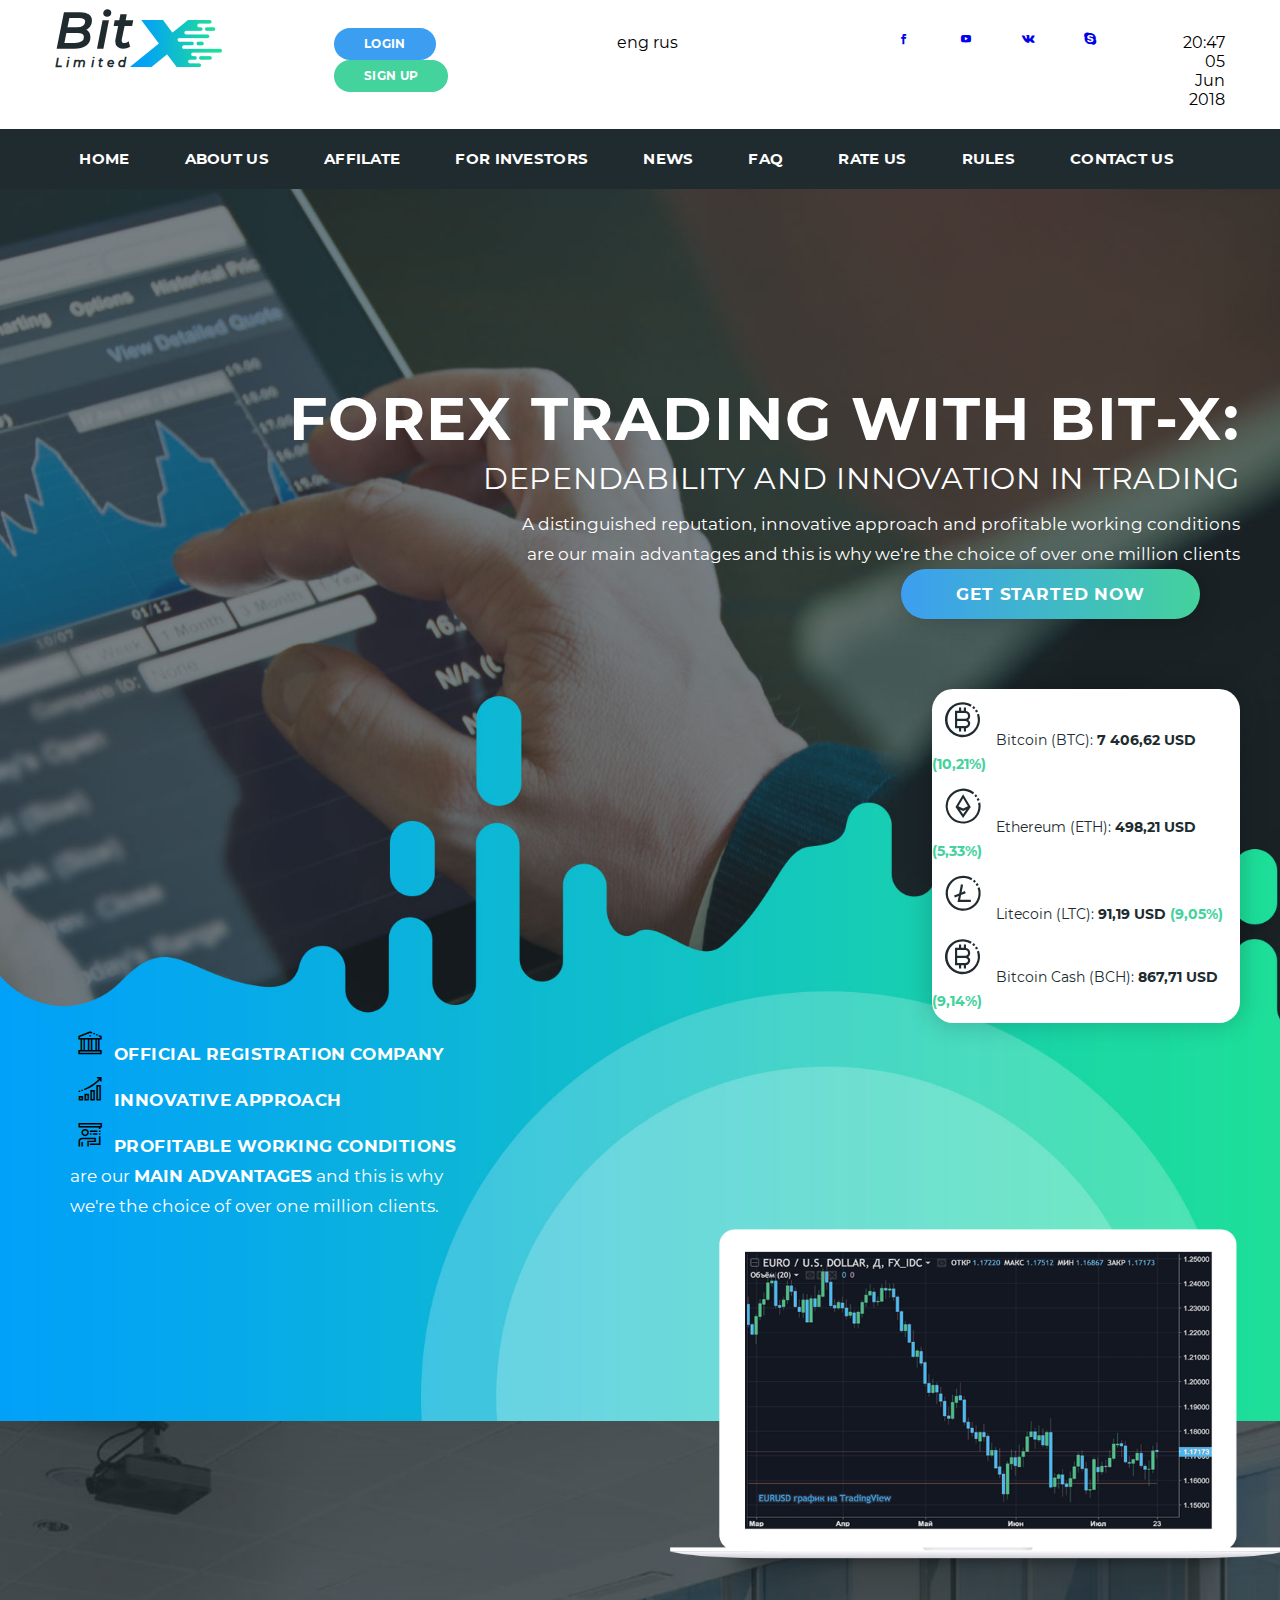
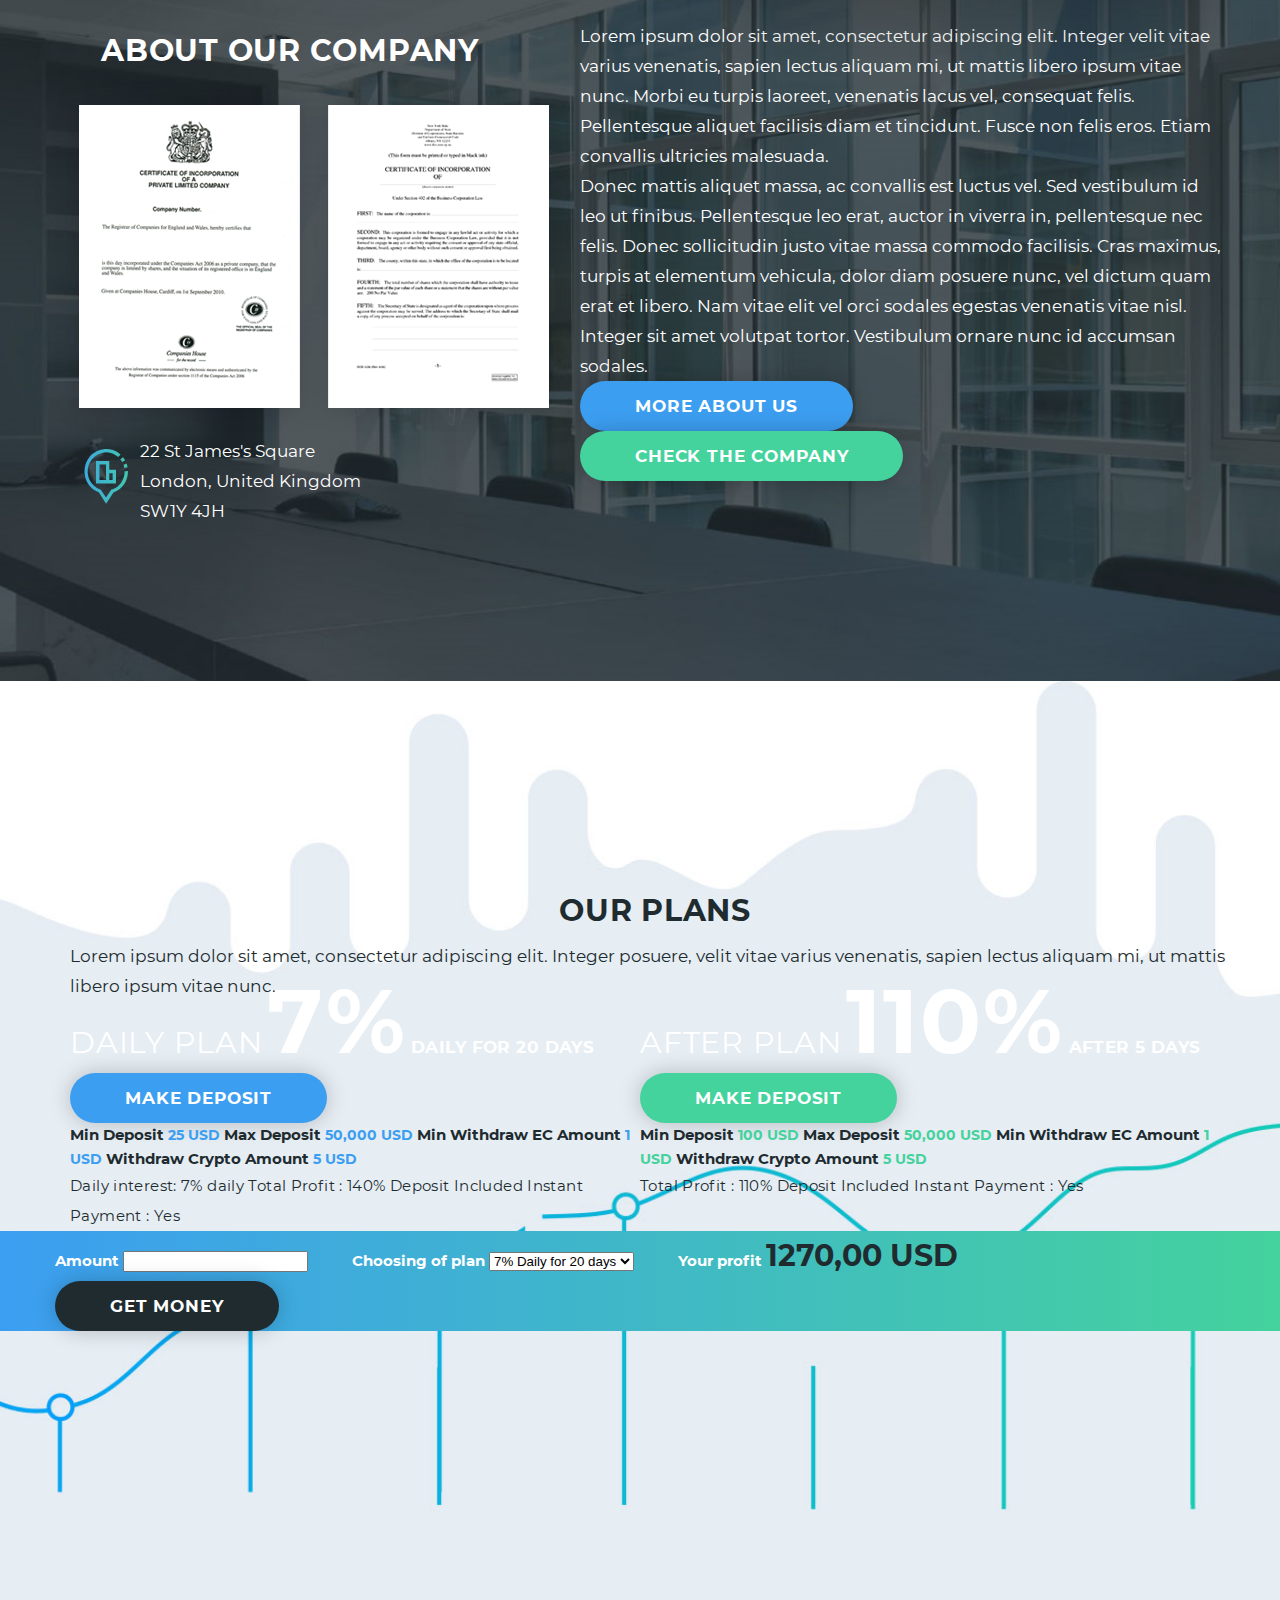
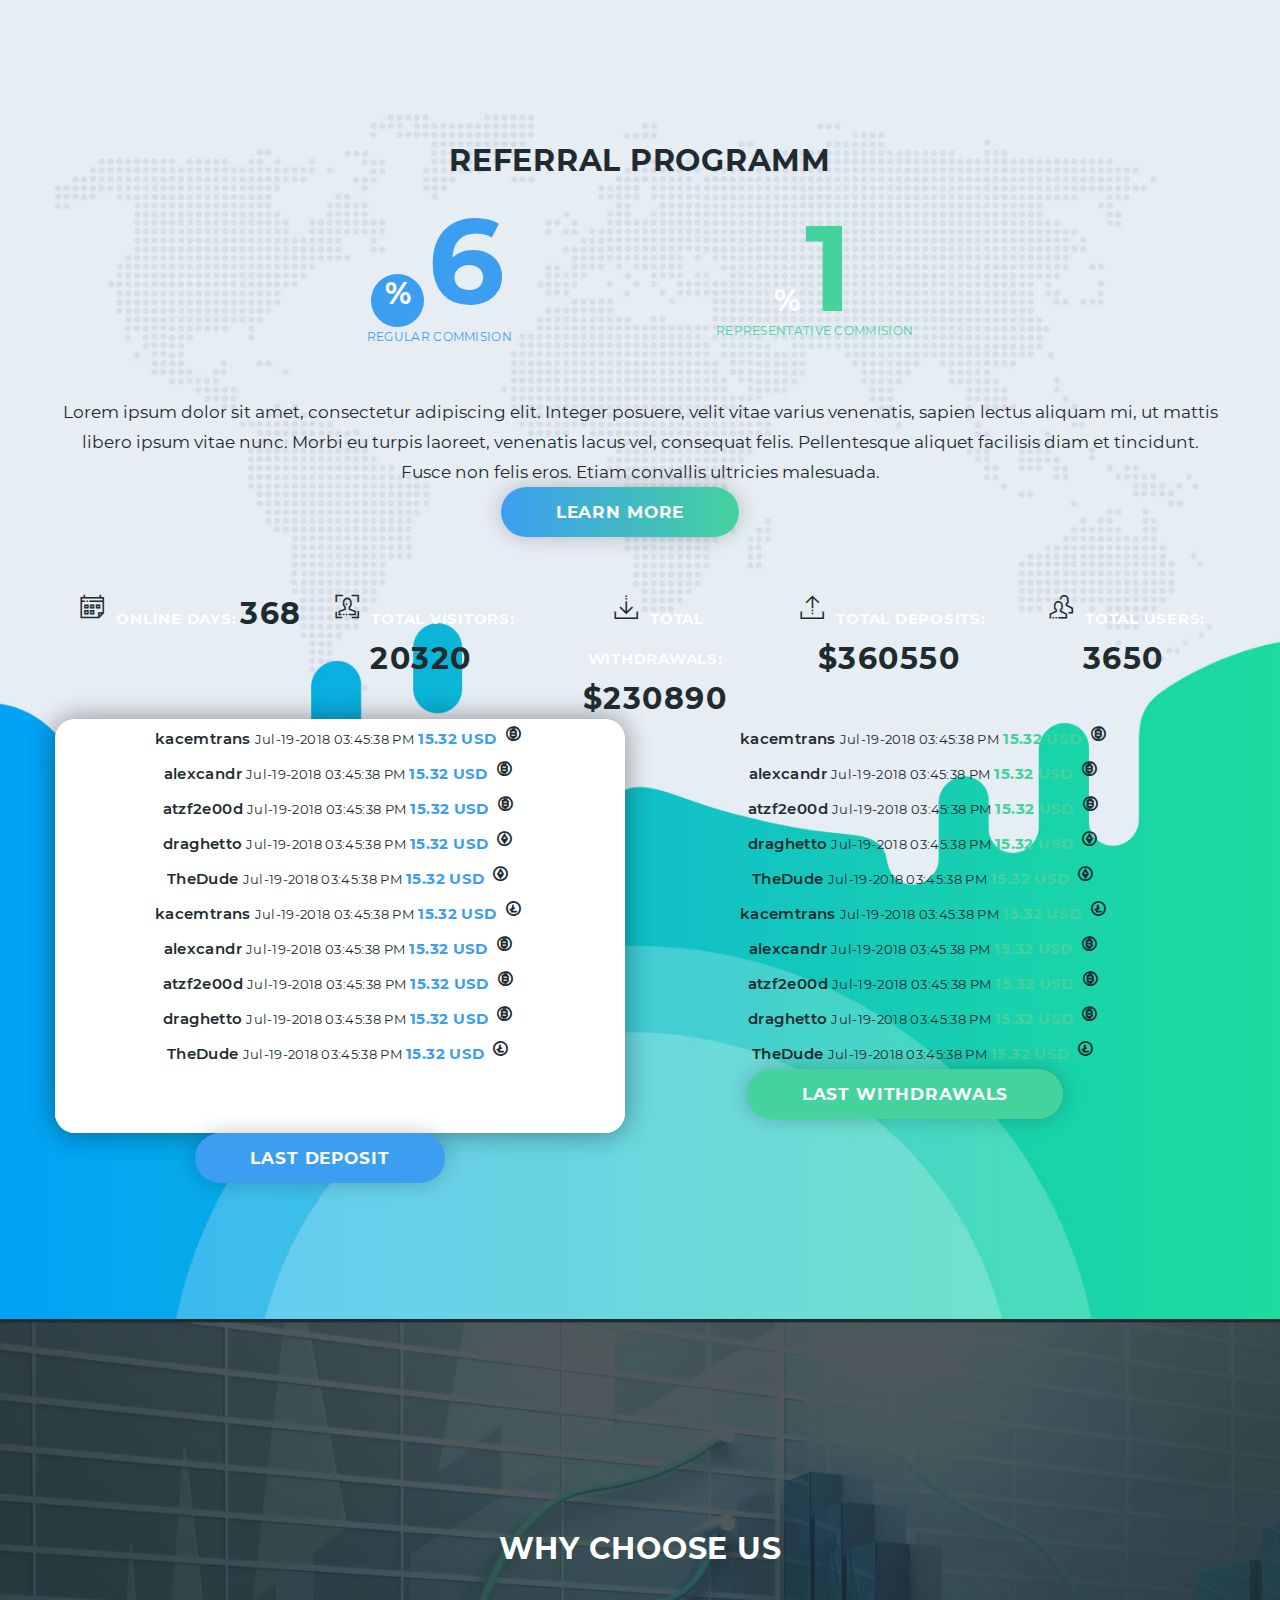
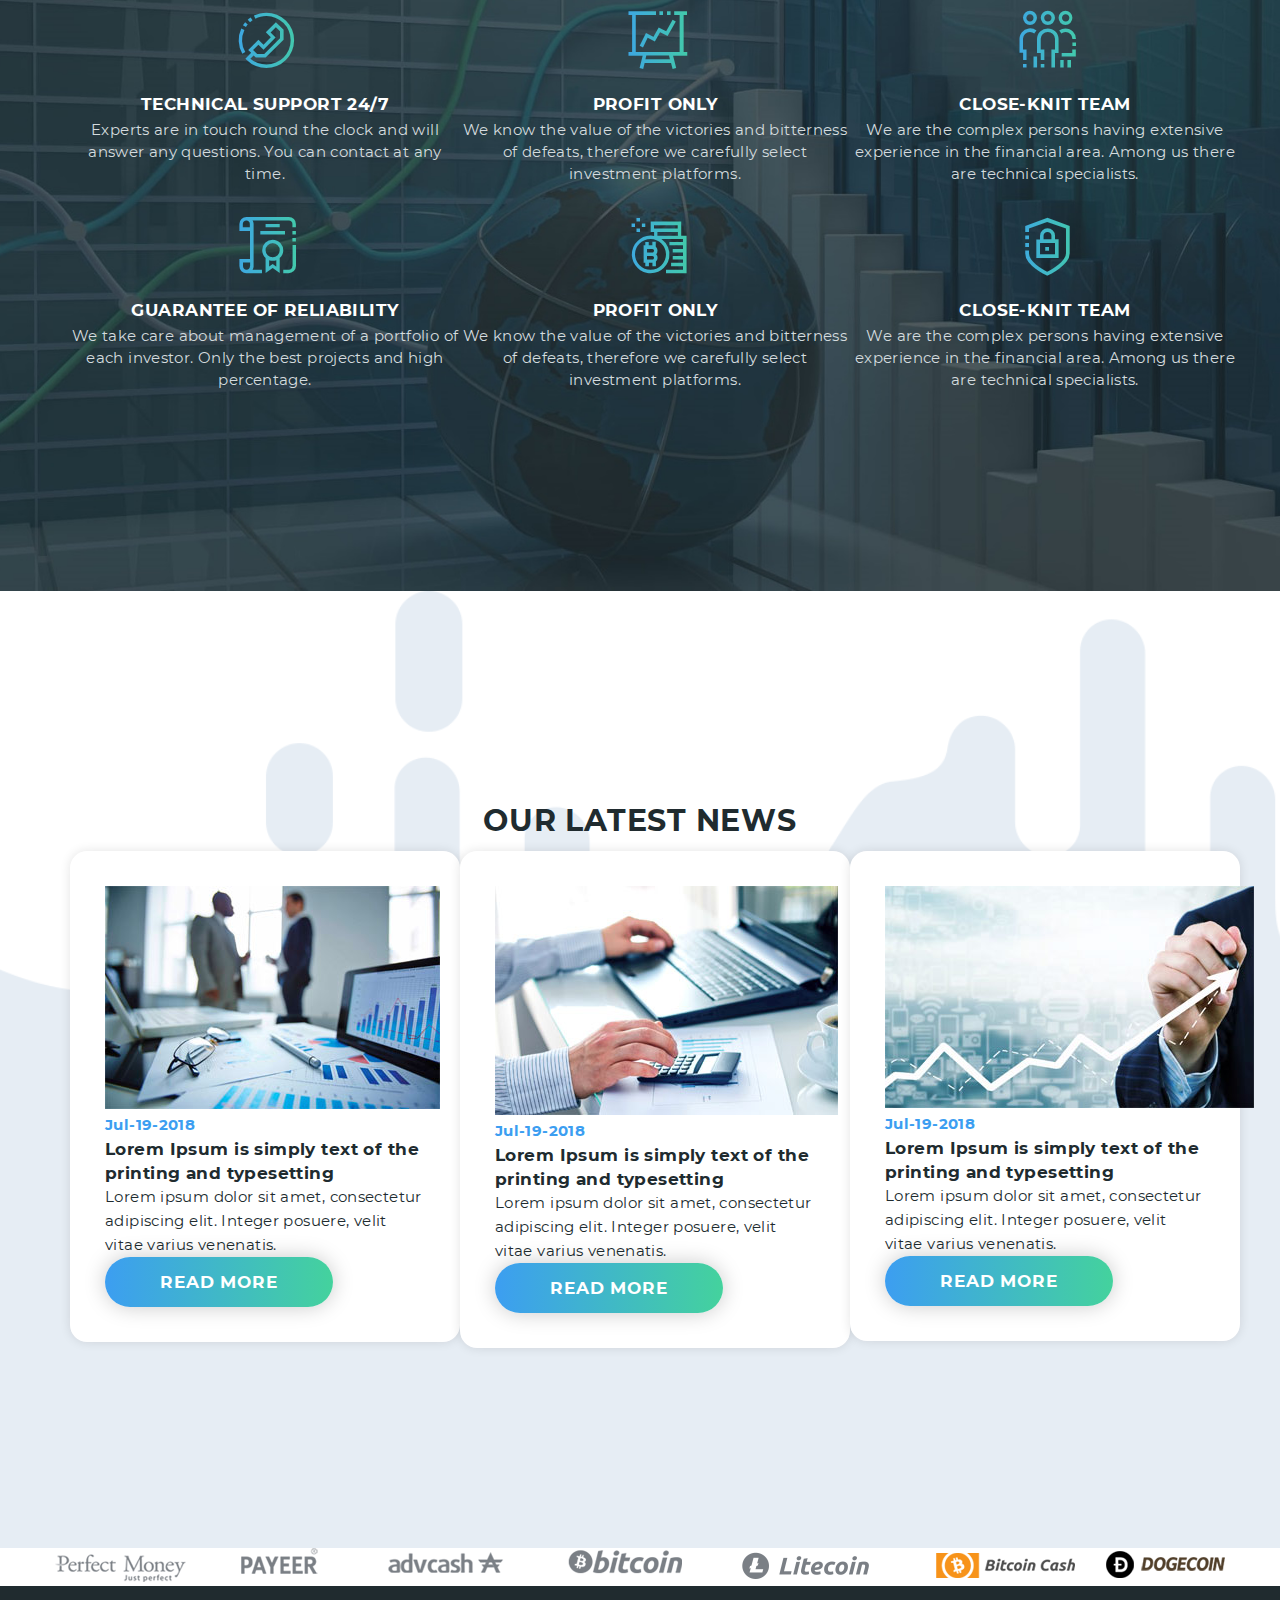
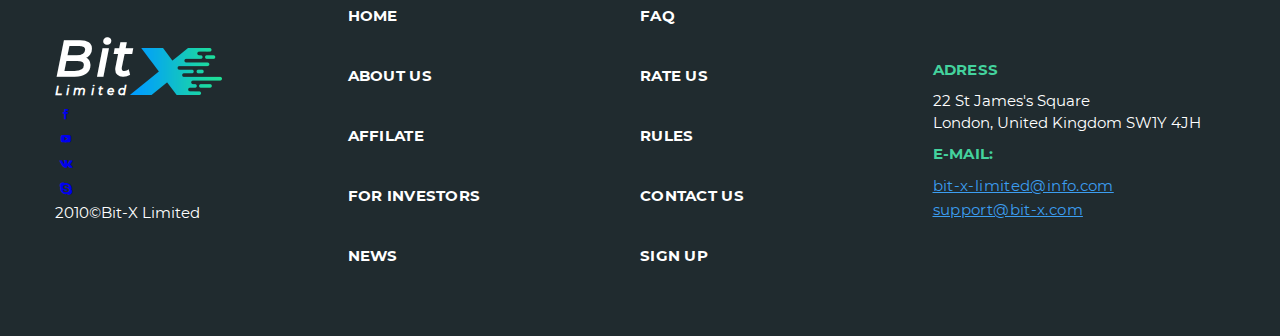
==== commit 587c708b: "Внесены правки, применены тени, градиенты" ====
--- a/main.html
+++ b/main.html
@@ -14,10 +14,11 @@
         <div class="container">
             <div class="table">
                 <div class="tCell">
-                    <div class="logo">
+                    <div class="logo invisLink">
                         <span>Bit</span><br>
                         <span>Limited</span>
                         <img src="img/png/logo.png" alt="" class="x">
+                        <a href="#">Главная</a>
                     </div>
                 </div>
                 <div class="login tCell">
@@ -96,12 +97,11 @@
                     <h1>Forex trading with Bit-X:</h1>
                     <h2 class="captionLight">dependability and innovation in trading</h2>
                     <p class="textLight">A distinguished reputation, innovative approach and profitable working
-                        conditions
-                        are our main advantages and this is why we're the choice of over one million clients
+                        conditions<br>are our main advantages and this is why we're the choice of over one million clients
                     </p>
                     <a href="#" class="btnFillGrad">get started now</a>
                 </div>
-                <div class="courses" style="background: white">
+                <div class="courses">
                     <ul>
                         <li>
                             <span class="icon-btc"></span>
@@ -165,7 +165,7 @@
                 <h2 class="captionLight">ABOUT OUR COMPANY</h2>
                 <img src="img/png/license.png" alt="">
                 <span class="icon-columns"></span>
-                <p class="textLight">22 St James's Square London, United Kingdom SW1Y 4JH</p>
+                <p class="textLight">22 St James's Square<br>London, United Kingdom<br>SW1Y 4JH</p>
             </div>
             <div class="aboutInfo">
                 <p class="textLight">Lorem ipsum dolor sit amet, consectetur adipiscing elit. Integer velit vitae
--- a/css/style.css
+++ b/css/style.css
@@ -54,10 +54,28 @@
 .tCell {
     display: table-cell;
 }
+.invisLink {
+    position: relative;
+    z-index: 1;
+}
+.invisLink a {
+    display: block;
+    position: absolute;
+    left: 0;
+    top: 0;
+    width: 100%;
+    height: 100%;
+    z-index: 7;
+    overflow: hidden;
+    text-indent: 200%;
+    white-space: nowrap;
+}
+
+
 .topBar {
-    background-color: pink ;
-    padding-top: 30px;
-    padding-bottom: 30px;
+    background-color: white;
+    padding-top: 20px;
+    padding-bottom: 20px;
     display: table;
     width: 100%;
     vertical-align: middle;
@@ -89,10 +107,6 @@
     margin-right: 11px;
 }
 .toStart {
-    padding-left: 30%;
-}
-.toStart p {
-    display: block;
     text-align: right;
 }
 .calculator {
@@ -169,6 +183,9 @@
     font-weight: bold;
     text-transform: uppercase;
 }
+.info a {
+    margin-left: auto;
+}
 .toStart h2.captionLight {
     font-weight: normal;
     text-align: right;
@@ -200,6 +217,7 @@
     line-height: 30px;
     color: #202b2f;
 }
+/*BUTTONS*/
 
 .btnFillColor1, .btnFillColor2, .btnFillDark, .btnFillGrad, ul.mainAdvs li span:nth-child(2), ul.mainAdvs li span:nth-child(3), .whyUsItem span:nth-child(2) {
     font-size: 17px;
@@ -217,12 +235,69 @@
     color: #ffffff;
     text-transform: uppercase;
 }
+.btnFillGrad {
+    background: linear-gradient(to right, #3c9ef1, #44d29d);
+    border-radius: 60px;
+    padding-left: 55px;
+    padding-right: 55px;
+    padding-top: 10px;
+    padding-bottom: 10px;
+    box-shadow: 0px 0px 21px 0px rgba(0, 0, 0, 0.21);
+}
+.btnFillColor1 {
+    background: #3c9ef1;
+    border-radius: 32px;
+    padding-left: 55px;
+    padding-right: 55px;
+    padding-top: 10px;
+    padding-bottom: 10px;
+    box-shadow: 0px 0px 21px 0px rgba(0, 0, 0, 0.21);
+}
+.btnFillColor2 {
+    background: #44d29d;
+    border-radius: 32px;
+    padding-left: 55px;
+    padding-right: 55px;
+    padding-top: 10px;
+    padding-bottom: 10px;
+    box-shadow: 0px 0px 21px 0px rgba(0, 0, 0, 0.21);
+}
+.btnFillColor3 {
+    background: #3c9ef1;
+    border-radius: 32px;
+    padding-left: 30px;
+    padding-right: 30px;
+    padding-top: 5px;
+    padding-bottom: 5px;
+}
+.btnFillColor4 {
+    background: #44d29d;
+    border-radius: 16px;
+    padding-left: 30px;
+    padding-right: 30px;
+    padding-top: 5px;
+    padding-bottom: 5px;
+}
+.btnFillDark {
+    background: #202b2f;
+    border-radius: 32px;
+    padding-left: 55px;
+    padding-right: 55px;
+    padding-top: 10px;
+    padding-bottom: 10px;
+    box-shadow: 0px 0px 21px 0px rgba(0, 0, 0, 0.21);
+}
 ul.mainAdvs li span:nth-child(2), ul.mainAdvs li span:nth-child(3), .whyUsItem span:nth-child(2) {
     letter-spacing: 0.025em;
 }
 .courses {
-    width: 305px;
-    float: right;
+    background: white;
+    margin-left: auto;
+    margin-top: 70px;
+    border-radius: 21px;
+    box-shadow: 0px 0px 27px 0px rgba(0, 0, 0, 0.21);
+    width: 308px;
+    height: 334px;
 }
 .courses ul li span[class*="icon"] {
     font-size: 60px;
@@ -256,26 +331,32 @@
 .diagram img {
     position: absolute;
     left: 615px;
-    top: 700px;
+    top: 840px;
     width: 615px;
     height: 470px;
     z-index: 260;
 }
 
-.aboutUs, .info, .referral {
+.info, .aboutUs, .plans, .referral, .whyUs, .news {
     padding-top: 200px;
     padding-bottom: 200px;
 }
 .license {
+    position: relative;
     width: 470px;
     margin-right: 55px;
     float: left;
 }
-.license span.icon-columns {
-    font-size: 65px;
+.license span {
+    position: absolute;
+    left: 10px;
+    font-size: 80px;
     background: linear-gradient(to right, #3c9ef1, #44d29d);
     -webkit-background-clip: text;
     color: transparent;
+}
+.license p {
+    margin-left: 85px;
 }
 .dailyPlan {
     width: 570px;
@@ -385,6 +466,14 @@
 .commission2 p {
     color: #44d29d;
 }
+.commission1 span:first-child {
+    background: #3c9ef1;
+    display: inline-block;
+    text-align: center;
+    width: 53px;
+    height: 53px;
+    border-radius: 50%
+}
 .statistics {
     margin-top: 50px;
 }
@@ -413,6 +502,13 @@
 }
 .lastDep {
     float: left;
+    background: white;
+    box-shadow: 0px 0px 27px 0px rgba(0, 0, 0, 0.21);
+    width: 570px;
+    height: 414px;
+    border-radius: 20px;
+    text-align: center;
+    vertical-align: middle;
 }
 ul.lastDep li span, ul.lastWithdrawals li span {
     letter-spacing: 0.025em;
@@ -440,8 +536,19 @@
     font-weight: bold;
 }
 .whyUsItem {
+    position: relative;
     float: left;
     width: 33.3333%;
+    margin-top: 110px;
+    text-align: center;
+}
+.whyUsItem span[class*="icon"] {
+    font-size: 90px;
+    position: absolute;
+    width: 90px;
+    height: 90px;
+    left: 39%;
+    bottom: 100px;
 }
 .whyUsItem p {
     font-size: 15px;
@@ -450,9 +557,12 @@
     color: #d4dbde;
 }
 .newsItem {
+    box-shadow: 0px 0px 11px 0px rgba(0, 0, 0, 0.11);
     background-color: white;
     float: left;
     width: 33.3333%;
+    padding: 35px;
+    border-radius: 17px;
 }
 .newsItem span {
     font-size: 15px;
@@ -475,7 +585,6 @@
 footer {
     background-color: #202b2f;
 }
-.
 .footerMenu {
     padding-bottom: 50px;
 }
@@ -484,16 +593,10 @@
 .footerMenu .logo span:not([class*='icon']) {
     color: #ffffff;
 }
-.footerMenu .logo, .footerMenu .menuCol1, .footerMenu .menuCol2, .footerMenu .contacts {
-    display: inline-block;
-    width: 20%;
-}
+
 .footerMenu .contacts {
     vertical-align: top;
 }
-.footerMenu .contacts span, a {
-    display: block;
-}
 .partners {
     background-color: #ffffff;
 }
@@ -505,6 +608,10 @@
 }
 .footerMenu .table .tCell {
     vertical-align: middle;
+    width: 25%;
+}
+.contacts.tCell {
+    margin-left: auto;
 }
 footer div.menuCol1 li a, div.menuCol2 li a {
     font-size: 15px;
@@ -519,6 +626,7 @@
     text-decoration: underline;
     letter-spacing: 0.025em;
     color: #3c9ef1;
+    display: block;
 }
 footer .contacts span:nth-child(odd) {
     font-size: 15px;
@@ -527,6 +635,7 @@
     letter-spacing: 0.02em;
     text-transform: uppercase;
     color: #44d29d;
+    display: block;
 }
 
 
@@ -584,7 +693,7 @@
     width: 90px;
     height: 90px;
 }
-.content [class*="icon"] {
+.content.referral [class*="icon"] {
     font-size: 40px;
 }
 .balance .icon-cash {
